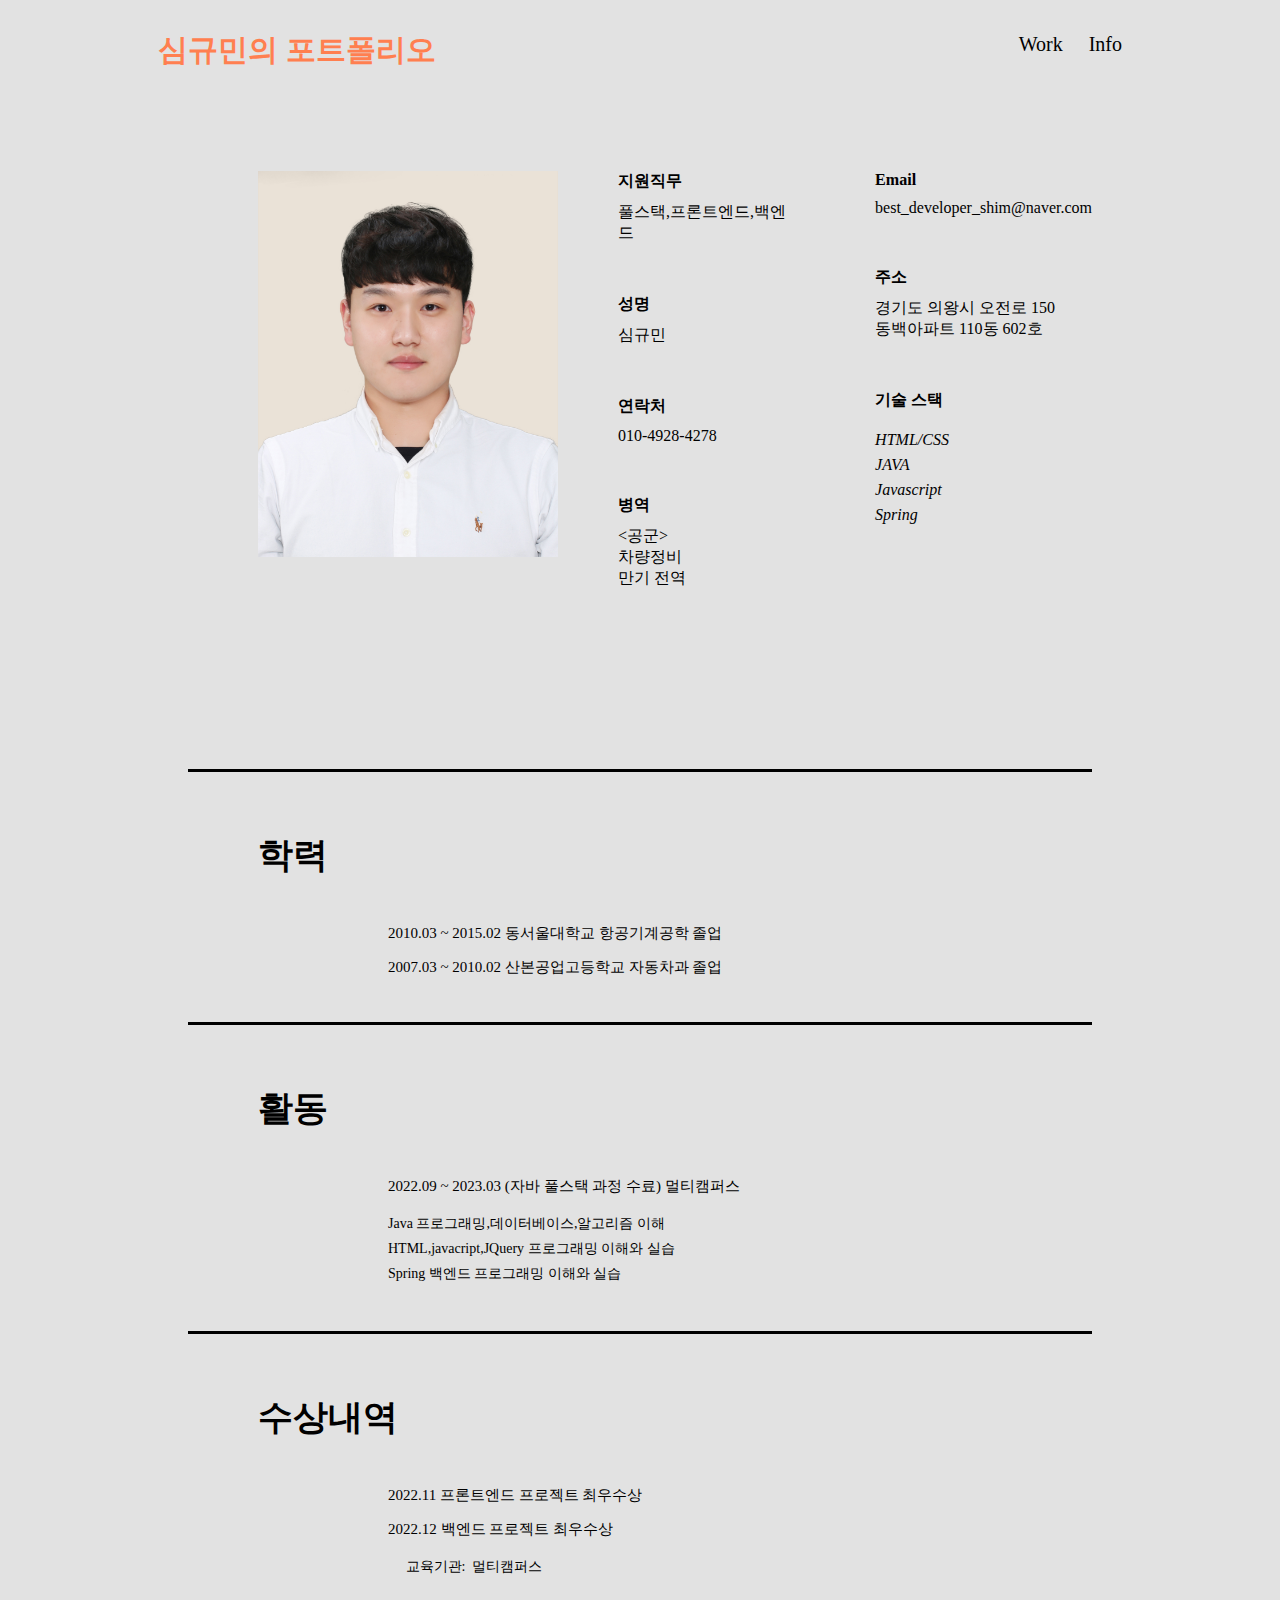
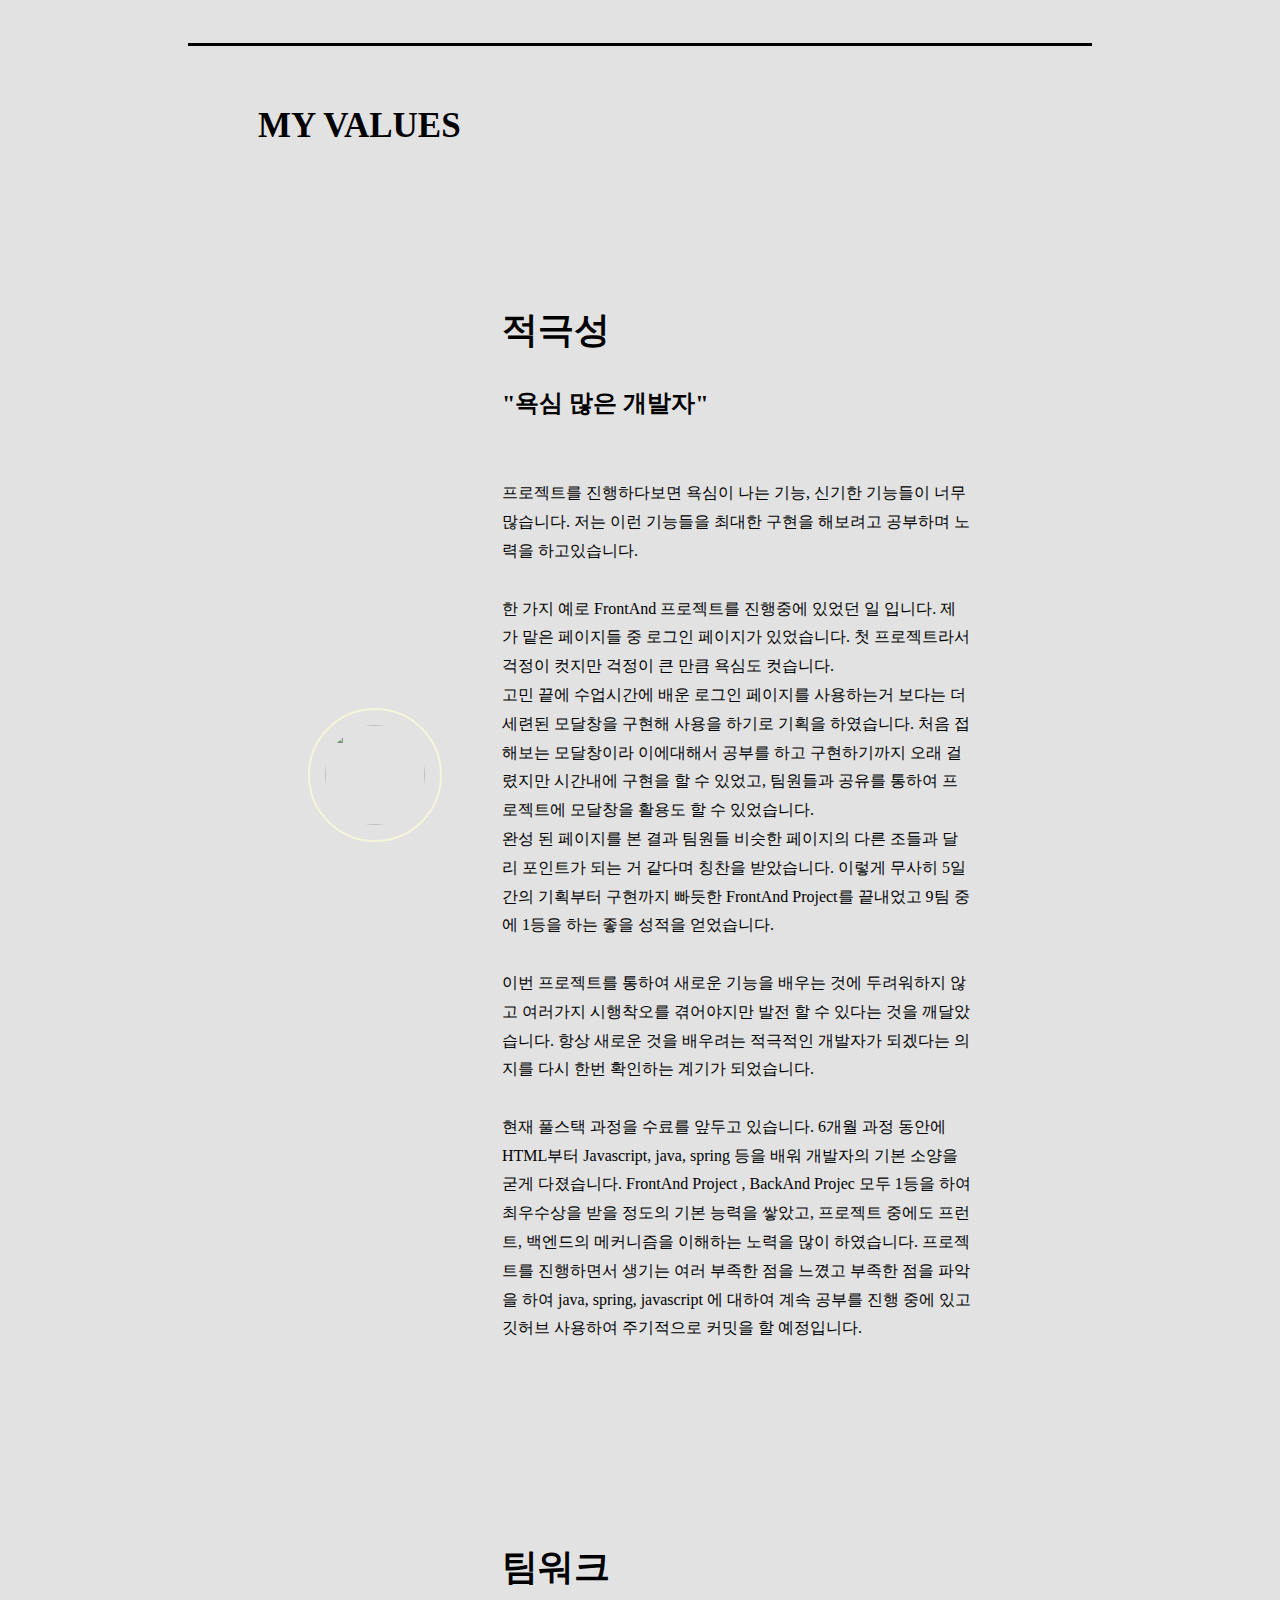
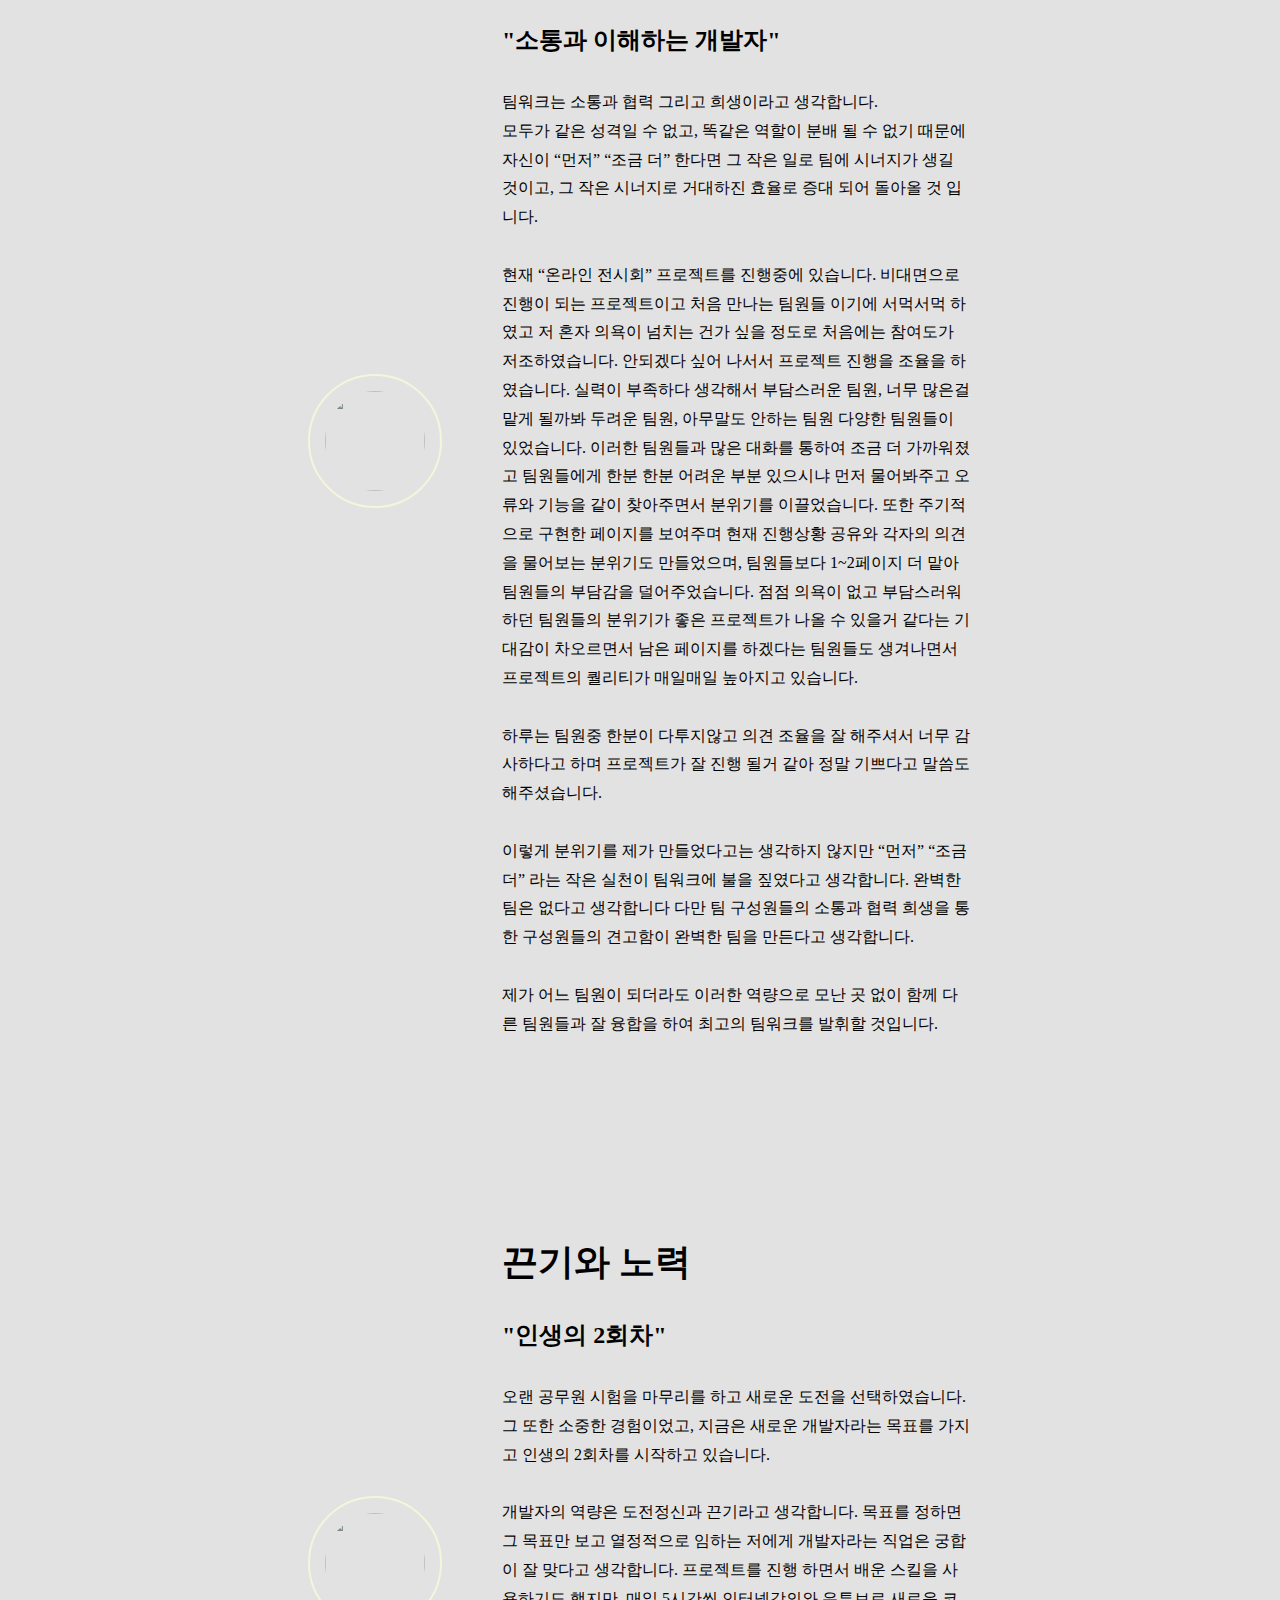
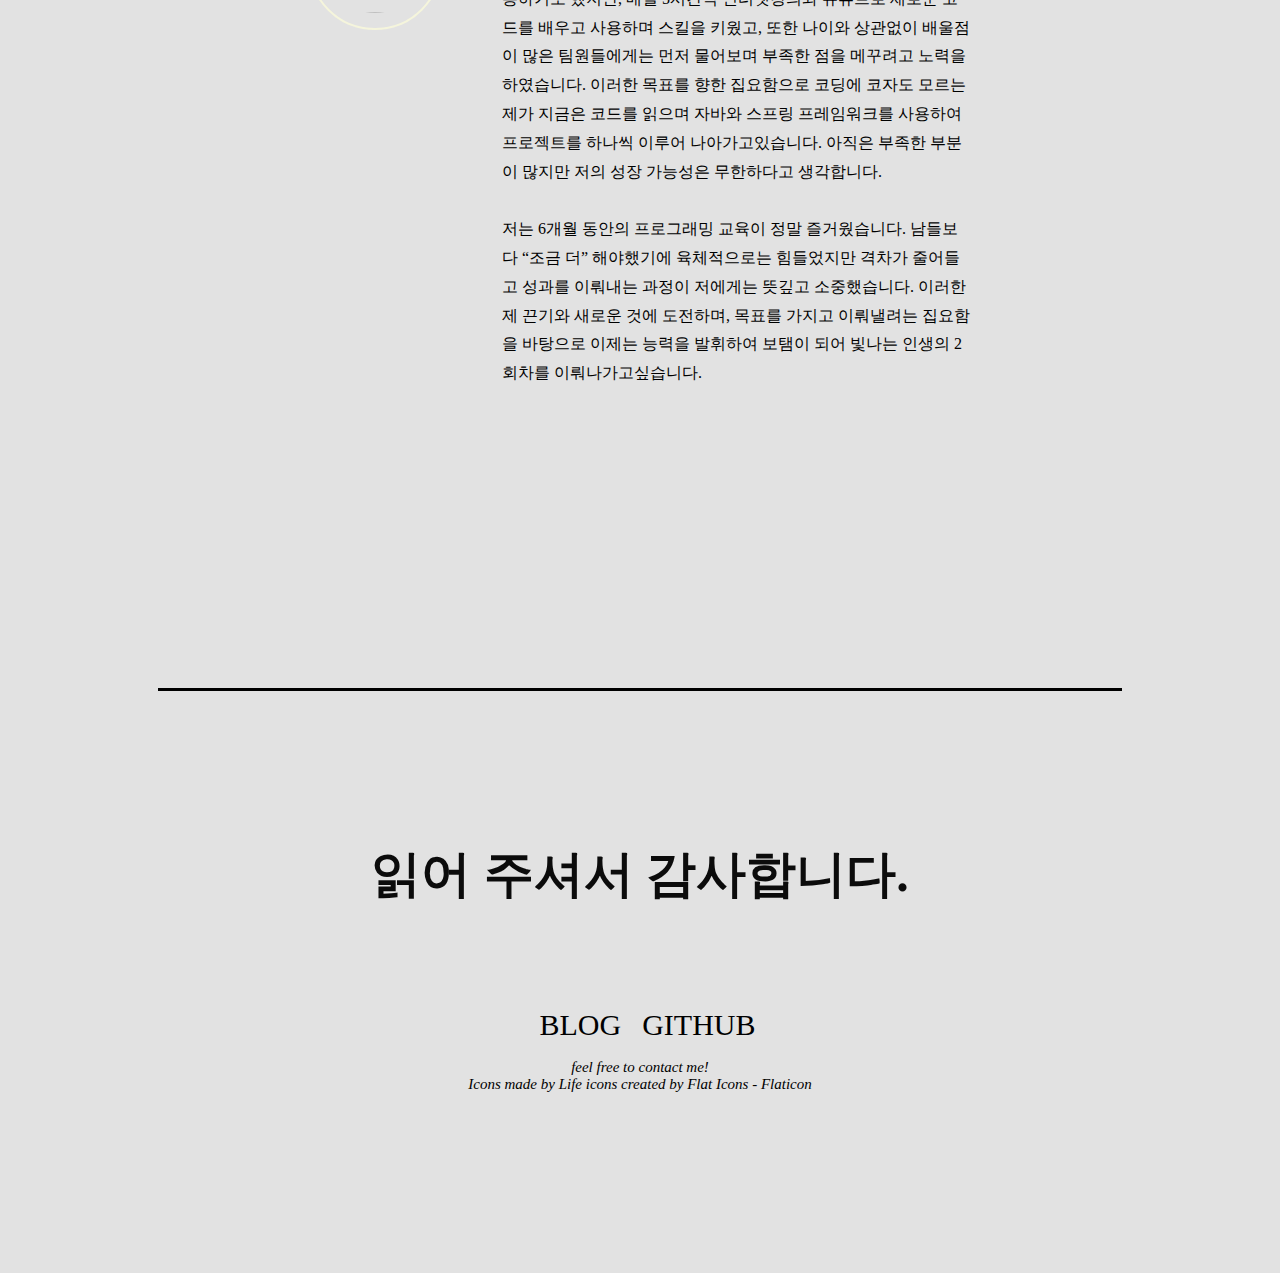
==== info.html @ 5e38cd18 "경로변경2" ====
<!DOCTYPE html>
<html lang="en">

<head>
    <meta charset="UTF-8">
    <meta http-equiv="X-UA-Compatible" content="IE=edge">
    <meta name="viewport" content="width=device-width, initial-scale=1.0">
    <link href="index.css" rel="stylesheet" type="text/css">
    <link href="info.css" rel="stylesheet" type="text/css">
    <title>info</title>
</head>

<body>
    <div class="frame">

        <nav class="front_nav">
            <h3 class="site_name">심규민의 포트폴리오</h3>
            <ul>
                <li><a class="nav_menu" href="index.html">Work</a></li>
                <li><a class="nav_menu" href="info.html">Info</a></li>
            </ul>
        </nav>

        <div class="profile_section">
            <img id="profile_img" src="./운전면허 복사본.jpg">
            <div class="introduction01">
                <div class="introduction">
                    <h6>지원직무</h6>
                    <p class="t">풀스택,프론트엔드,백엔드</p>
                    <h6>성명</h6>
                    <p class="t">심규민</p>
                    <h6>연락처</h6>
                    <p class="t">010-4928-4278</p>
                    <h6>병역</h6>
                    <p class="t">
                        <공군><br> 차량정비 <br> 만기 전역
                    </p>
                </div>
                <div class="introduction" style="position: relative; left: 74px;">
                    <h6>Email</h6>
                    <p class="t">best_developer_shim@naver.com </p>
                    <h6>주소</h6>
                    <p class="t">경기도 의왕시 오전로 150 <br>
                        동백아파트 110동 602호</p>
                    <h6>기술 스택</h6>
                    <p class="capability"> HTML/CSS <br> JAVA <br> Javascript <br> Spring </p>
                </div>
            </div>
        </div>
        <div style="  border-top: 3px solid black; margin: 30px 30px;"></div>

        <h5 class="value_menu">학력</h5>
        <div class="adu">
            <p>2010.03 ~ 2015.02 동서울대학교 항공기계공학 졸업</p>
            <p>2007.03 ~ 2010.02 산본공업고등학교 자동차과 졸업</p>
        </div>
        <div style="  border-top: 3px solid black; margin: 30px 30px;"></div>
        <h5 class="value_menu">활동</h5>
        <div class="adu" s>
            <p>2022.09 ~ 2023.03 (자바 풀스택 과정 수료) 멀티캠퍼스</p>
            <p style="font-weight: 300;font-size: 14px; line-height: 1.8;">
                Java 프로그래밍,데이터베이스,알고리즘 이해<br>
                HTML,javacript,JQuery 프로그래밍 이해와 실습<br>
                Spring 백엔드 프로그래밍 이해와 실습</p>
        </div>

        <div style="  border-top: 3px solid black; margin: 30px 30px;"></div>
        <h5 class="value_menu">수상내역</h5>
        <div class="adu" s>
            <p>2022.11 프론트엔드 프로젝트 최우수상</p>
            <p>2022.12 백엔드 프로젝트 최우수상 </p>


            <p style="font-weight: 300;font-size: 14px; line-height: 1.8;">&nbsp&nbsp&nbsp&nbsp&nbsp교육기관:&nbsp&nbsp멀티캠퍼스</p>
        </div>

        <div style="  border-top: 3px solid black; margin: 50px 30px 30px"></div>
        <h5 class="value_menu" >MY VALUES</h5>

        <div class="value_section">
            <div class="value">
                <img class="value_icon" src="./적극성.png">
                <div class="value_intro" >
                    <h2 class="value_name">적극성</h2>
                    <h4>"욕심 많은 개발자"</h4>
                    <p class="value_exp"><br>
                        프로젝트를 진행하다보면 욕심이 나는 기능, 신기한 기능들이 너무 많습니다. 저는 이런 기능들을 최대한 구현을 해보려고 공부하며 노력을 하고있습니다.<br><br>
                        한 가지 예로 FrontAnd 프로젝트를 진행중에 있었던 일 입니다. 제가 맡은 페이지들 중 로그인 페이지가 있었습니다. 첫 프로젝트라서 걱정이 컷지만 걱정이 큰 만큼
                        욕심도 컷습니다.<br> 고민 끝에 수업시간에 배운 로그인 페이지를 사용하는거 보다는 더 세련된 모달창을 구현해 사용을 하기로 기획을 하였습니다.
                        처음 접해보는 모달창이라 이에대해서 공부를 하고 구현하기까지 오래 걸렸지만 시간내에 구현을 할 수 있었고, 팀원들과 공유를 통하여 프로젝트에 모달창을 활용도 할 수
                        있었습니다.<br>
                        완성 된 페이지를 본 결과 팀원들 비슷한 페이지의 다른 조들과 달리 포인트가 되는 거 같다며 칭찬을 받았습니다. 이렇게 무사히 5일간의 기획부터 구현까지 빠듯한
                        FrontAnd Project를 끝내었고 9팀 중에 1등을 하는 좋을 성적을 얻었습니다.<br><br>
                        이번 프로젝트를 통하여 새로운 기능을 배우는 것에 두려워하지 않고 여러가지 시행착오를 겪어야지만 발전 할 수 있다는 것을 깨달았습니다. 항상 새로운 것을 배우려는 적극적인
                        개발자가 되겠다는 의지를 다시 한번 확인하는 계기가 되었습니다.<br><br>
                        현재 풀스택 과정을 수료를 앞두고 있습니다.
                        6개월 과정 동안에 HTML부터 Javascript, java, spring 등을 배워 개발자의 기본 소양을 굳게 다졌습니다. FrontAnd Project ,
                        BackAnd Projec 모두 1등을 하여 최우수상을 받을 정도의 기본 능력을 쌓았고, 프로젝트 중에도 프런트, 백엔드의 메커니즘을 이해하는 노력을 많이 하였습니다.
                        프로젝트를 진행하면서 생기는 여러 부족한 점을 느꼈고 부족한 점을 파악을 하여 java, spring, javascript 에 대하여 계속 공부를 진행 중에 있고 깃허브
                        사용하여 주기적으로 커밋을 할 예정입니다.</p>
                </div>
            </div>
            <div class="value">
                <img class="value_icon" src="./팀워크.png">
                <div class="value_intro">
                    <h2 class="value_name">팀워크</h2>
                    <h4>"소통과 이해하는 개발자"</h4>
                    <p class="value_exp">
                        팀워크는 소통과 협력 그리고 희생이라고 생각합니다.<br>
                        모두가 같은 성격일 수 없고, 똑같은 역할이 분배 될 수 없기 때문에 자신이 “먼저” “조금 더” 한다면 그 작은 일로 팀에 시너지가 생길 것이고, 그 작은 시너지로
                        거대하진 효율로 증대 되어 돌아올 것 입니다.<br><br>
                        현재 “온라인 전시회” 프로젝트를 진행중에 있습니다. 비대면으로 진행이 되는 프로젝트이고 처음 만나는 팀원들 이기에 서먹서먹 하였고 저 혼자 의욕이 넘치는 건가 싶을 정도로
                        처음에는 참여도가 저조하였습니다. 안되겠다 싶어 나서서 프로젝트 진행을 조율을 하였습니다. 실력이 부족하다 생각해서 부담스러운 팀원, 너무 많은걸 맡게 될까봐 두려운 팀원,
                        아무말도 안하는 팀원 다양한 팀원들이 있었습니다.
                        이러한 팀원들과 많은 대화를 통하여 조금 더 가까워졌고 팀원들에게 한분 한분 어려운 부분 있으시냐 먼저 물어봐주고 오류와 기능을 같이 찾아주면서 분위기를 이끌었습니다.
                        또한 주기적으로 구현한 페이지를 보여주며 현재 진행상황 공유와 각자의 의견을 물어보는 분위기도 만들었으며, 팀원들보다 1~2페이지 더 맡아 팀원들의 부담감을 덜어주었습니다.
                        점점 의욕이 없고 부담스러워하던 팀원들의 분위기가 좋은 프로젝트가 나올 수 있을거 같다는 기대감이 차오르면서 남은 페이지를 하겠다는 팀원들도 생겨나면서 프로젝트의 퀄리티가
                        매일매일 높아지고 있습니다.<br><br>
                        하루는 팀원중 한분이 다투지않고 의견 조율을 잘 해주셔서 너무 감사하다고 하며 프로젝트가 잘 진행 될거 같아 정말 기쁘다고 말씀도 해주셨습니다.<br><br>
                        이렇게 분위기를 제가 만들었다고는 생각하지 않지만 “먼저” “조금 더” 라는 작은 실천이 팀워크에 불을 짚였다고 생각합니다. 완벽한 팀은 없다고 생각합니다 다만 팀
                        구성원들의 소통과 협력 희생을 통한 구성원들의 견고함이 완벽한 팀을 만든다고 생각합니다.<br><br>
                        제가 어느 팀원이 되더라도 이러한 역량으로 모난 곳 없이 함께 다른 팀원들과 잘 융합을 하여 최고의 팀워크를 발휘할 것입니다.
                    </p>
                </div>
            </div>
            <div class="value">
                <img class="value_icon" src="./노력.png">
                <div class="value_intro">
                    <h2 class="value_name">끈기와 노력</h2>
                    <h4>"인생의 2회차"</h4>
                    <p class="value_exp">
                        오랜 공무원 시험을 마무리를 하고 새로운 도전을 선택하였습니다. 그 또한 소중한 경험이었고, 지금은 새로운 개발자라는 목표를 가지고 인생의 2회차를 시작하고
                        있습니다.<br><br>
                        개발자의 역량은 도전정신과 끈기라고 생각합니다. 목표를 정하면 그 목표만 보고 열정적으로 임하는 저에게 개발자라는 직업은 궁합이 잘 맞다고 생각합니다. 프로젝트를 진행
                        하면서 배운 스킬을 사용하기도 했지만, 매일 5시간씩 인터넷강의와 유튜브로 새로운 코드를 배우고 사용하며 스킬을 키웠고, 또한 나이와 상관없이 배울점이 많은 팀원들에게는
                        먼저 물어보며 부족한 점을 메꾸려고 노력을 하였습니다.
                        이러한 목표를 향한 집요함으로 코딩에 코자도 모르는 제가 지금은 코드를 읽으며 자바와 스프링 프레임워크를 사용하여 프로젝트를 하나씩 이루어 나아가고있습니다. 아직은 부족한
                        부분이 많지만 저의 성장 가능성은 무한하다고 생각합니다.<br><br>
                        저는 6개월 동안의 프로그래밍 교육이 정말 즐거웠습니다. 남들보다 “조금 더” 해야했기에 육체적으로는 힘들었지만 격차가 줄어들고 성과를 이뤄내는 과정이 저에게는 뜻깊고
                        소중했습니다. 이러한 제 끈기와 새로운 것에 도전하며, 목표를 가지고 이뤄낼려는 집요함을 바탕으로 이제는 능력을 발휘하여 보탬이 되어 빛나는 인생의 2회차를
                        이뤄나가고싶습니다.</p>
                </div>
            </div>
        </div>



        <footer class="front_footer">
            <h3 class="contact"> 읽어 주셔서 감사합니다.</h3>
            <div class="links">
                <a href="gmmm.tistory.com" class="blog">BLOG</a>
                <a href="github.com/simkm11" class="git">GITHUB</a>
            </div>
            <p class="footer_comment"><br> feel free to contact me! <br>
                Icons made by <a href="https://www.flaticon.com/free-icons/life" title="life_icons">Life icons created
                    by Flat Icons - Flaticon</a>

            </p>
        </footer>

    </div>
</body>

</html>
---- index.css ----
body {

    background: rgb(226, 226, 226);
}

a{
    color: black;
    text-decoration: none;
}
a:hover{
    color: white;
    transition: 0.4s;
}
.frame {
    margin: 30px 150px;
    display: flex;
    flex-direction: column;
    font-size: x-large;
}

/* nav *//* nav *//* nav *//* nav *//* nav */

.front_nav{
    display: flex;
    flex-direction: row;  
    justify-content: space-between;
}

li{
    display: inline;
    align-self: center;
    margin: 0;
    margin-left: 20px;
}
ul{
    margin: 0;
}

.site_name{
    margin: 0;
    font-size: 30px;
    color: coral;
}

.nav_menu{
    font-weight: 400;
    font-size: 20px;
}

/* front_main *//* front_main *//* front_main */

.front_main{
    display: flex;
    flex-direction: column;
    margin-top: 150px;
}

.kor_comment{
    font-weight: 600;
    font-size: 55px;
}
.sample{
    background-color:coral;
    -webkit-text-stroke: 1px black;
}

.sample:hover{
    background: transparent;
    color:blueviolet;
    -webkit-text-stroke: 1px black;
    transition: none;
}
.highlight{
    color: white;
    -webkit-text-stroke: 1px black;
}

.highlight:hover{
    background: transparent;
    background-color: aqua;
    transition: none;
}

.type01{
    color: white;
    -webkit-text-stroke: 1px black;
}
.type01:hover{
    background-color: brown;
}

.eng_comment{
    font-weight: 400;
    font-size: 15px;
    font-style:italic;

    letter-spacing: 0.5px;
}


/* recent_menu *//* recent_menu *//* recent_menu */
.recent_menu{
    font-size: 15px;
    font-weight: 700;
    color: coral;

    text-align: right;
    margin-top: 100px;
}


/* footer *//* footer *//* footer *//* footer *//* footer */

footer{
    display: flex;
    flex-direction: column;
    align-items: center;

    border-top: 3px solid black;
    margin-bottom: 150px;
    margin-top: 100px;
}

.contact{
    font-size: 50px;
    font-weight: 700;
    color: rgb(11, 11, 11);
    margin: 0;
    margin-top: 150px;
    margin-bottom: 100px;
}

.links>a{
    font-size: 30px;
    font-weight: 400;
    margin-left: 15px;
}

.front_footer>p{
    font-weight: 100;
    font-size: 15px;
    font-style: italic;
    margin:0;
}

.footer_comment{
    text-align: center;
}
a[title="life_icons"]:hover{
    color: black;
    text-decoration: underline;
}

/* RECENT WORK *//* RECENT WORK *//* RECENT WORK *//* RECENT WORK */

.recent_works{
    display: flex;
    flex-direction: column;
}

.article{
    /* display: flex;
    flex-direction: row;
    margin-bottom: 120px;
    align-items: center; */

        /* display: grid;
    grid-template-columns: 50% 50%;
    margin-bottom: auto;
    align-items: center; */

    display: grid;
    grid-template-columns: 50% 50%;
    margin-bottom: auto;
    align-items: center;
    grid-template-columns: repeat(2, 100%);
    width: min-content;
    margin-top: 50px;
}

.thumbnail{
    width: 600px;
}

.article_info{
    /* margin: 0px 20px; */
    margin: 0;
}

.article_name{
    font-size: 30px;
    margin-top: 0px;
    margin-bottom: 30px;
}
.article_name:hover{
    color: pink;
    -webkit-text-stroke: 1px black;
}
.article_comment{
    font-size: 16px;
    font-weight: 100;
}
.more{
    width: content;
    height: content;
    font-size: 13px;
    background-color: transparent;
    border: none;
    outline: none;
    padding: 0;
}
#name01{
    font-size: 45px;
}

#name02{
font-size: 45px;
}
---- info.css ----
.profile_section{
    display: flex;
    flex-direction: row;
    justify-content: center;
    align-items: flex-start;

    margin: 100px 100px;


}

#profile_img{
    width: 300px;
    margin-right: 60px;
}

.introduction>h2{
    margin:0;
    font-size: 35px;
}
.introduction>p{
    font-weight: 300;
    font-size: 16px;

    margin-bottom: 50px;
}
.capability{
    font-weight: 400;
    font-size: 20px;
    font-style: italic;
    line-height: 25px;
}

.value_menu{
    font-size: 35px;
    margin: 30px 100px;

}
.value_section{
    display: flex;
    flex-direction: column;
    justify-content: flex-start;
    align-content: center;
    margin: 100px 150px;
    margin-top: 30px;
}
.value{
    display: flex;
    flex-direction: row;
    margin-bottom: 40px;
    align-items: center;

   
    margin-bottom: 100px;
    
}
.value_icon{
    width: 100px;
    height: 100px;
    padding: 15px;
    border: 2px solid beige;
    border-radius: 100px;
    margin-right: 30px;
}

.value_intro{
    margin-left: 30px;
    margin-top: 100px;
}

.value_name{
    font-weight: 700px;
    margin-top: 0;
    margin-bottom: 5px;
}
.value_exp{
    font-weight: 300;
    font-size: 16px;
    margin: 0;
    line-height: 1.8;
}

.article_name1 {
    font-size: 30px;
    margin-top: 0px;
    margin-bottom: 30px;
position: absolute;
top: 3150px;
}

h6{
    margin: 0;
    padding: 0;
}
.t{
    margin-top:  10px;
}

.introduction01{
    display: flex;
}

.adu{
    font-size: 15px;
    position: relative;
    left: 230px;
}
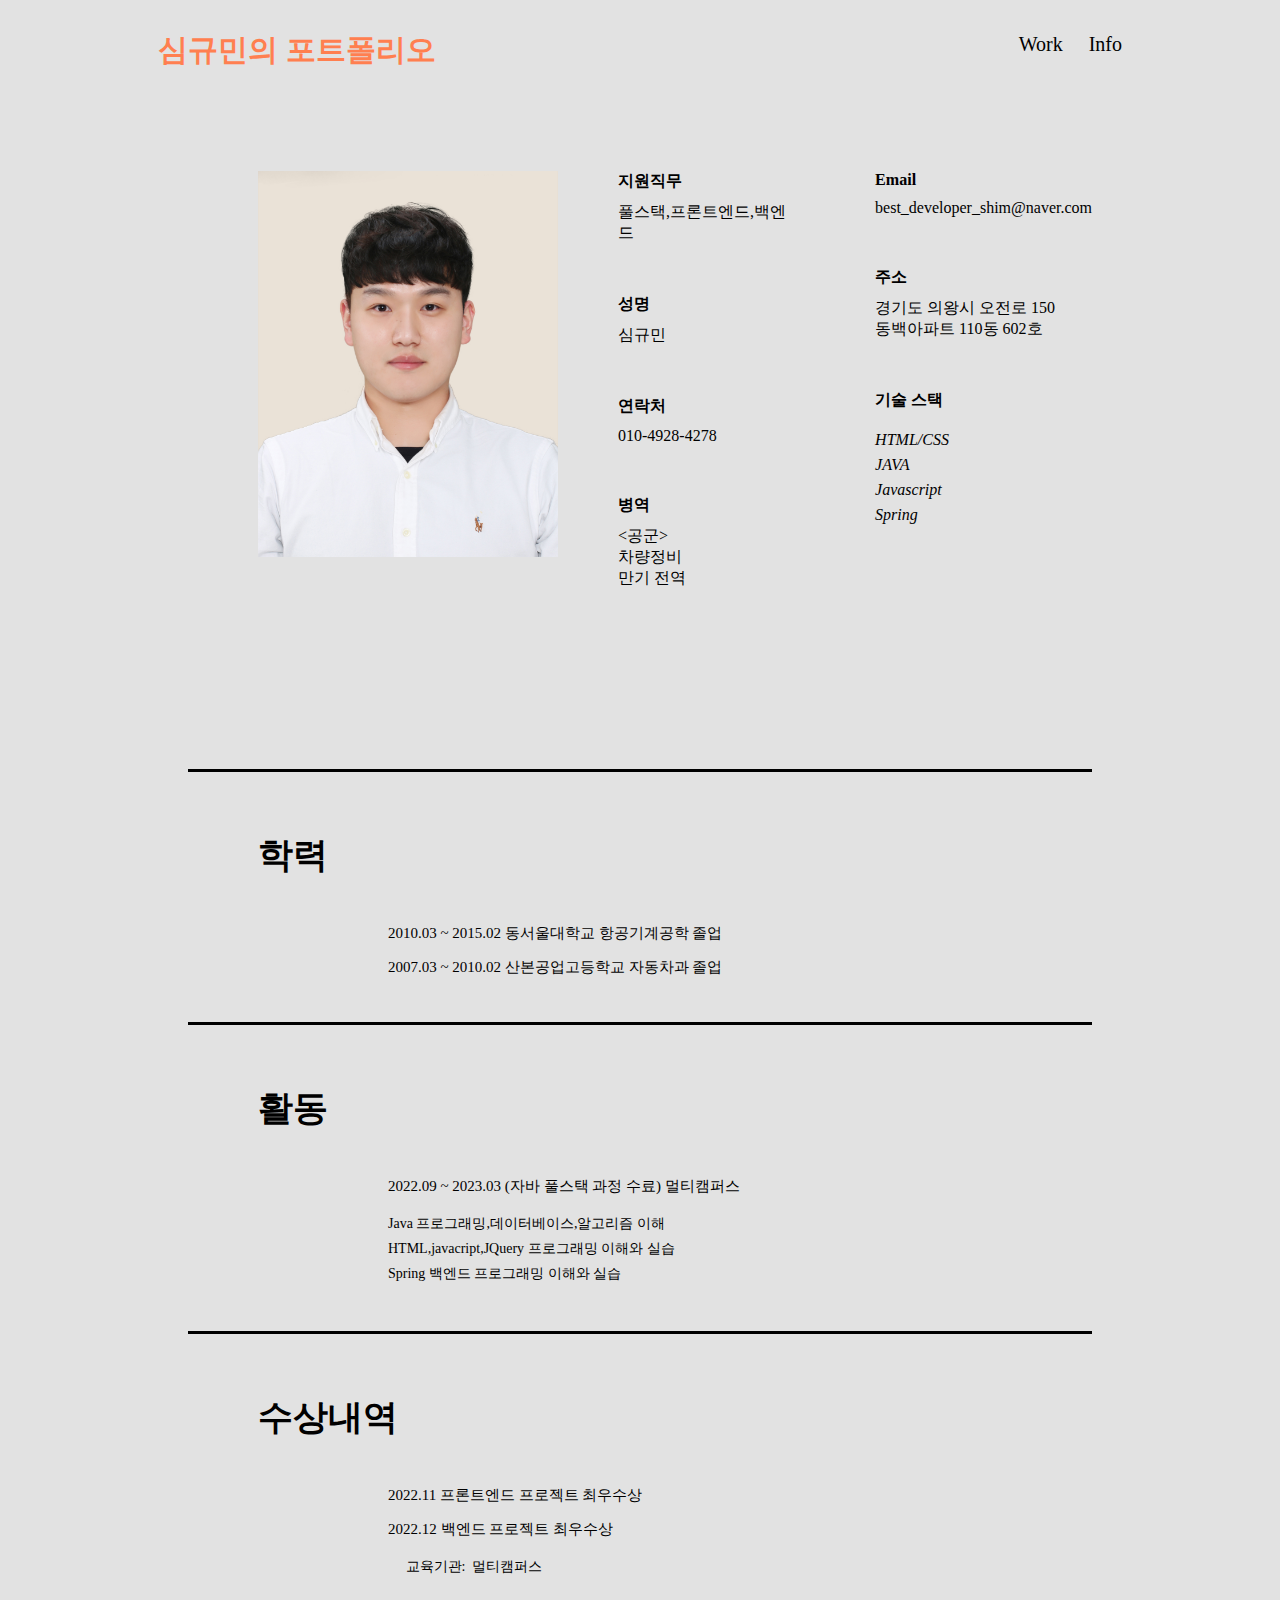
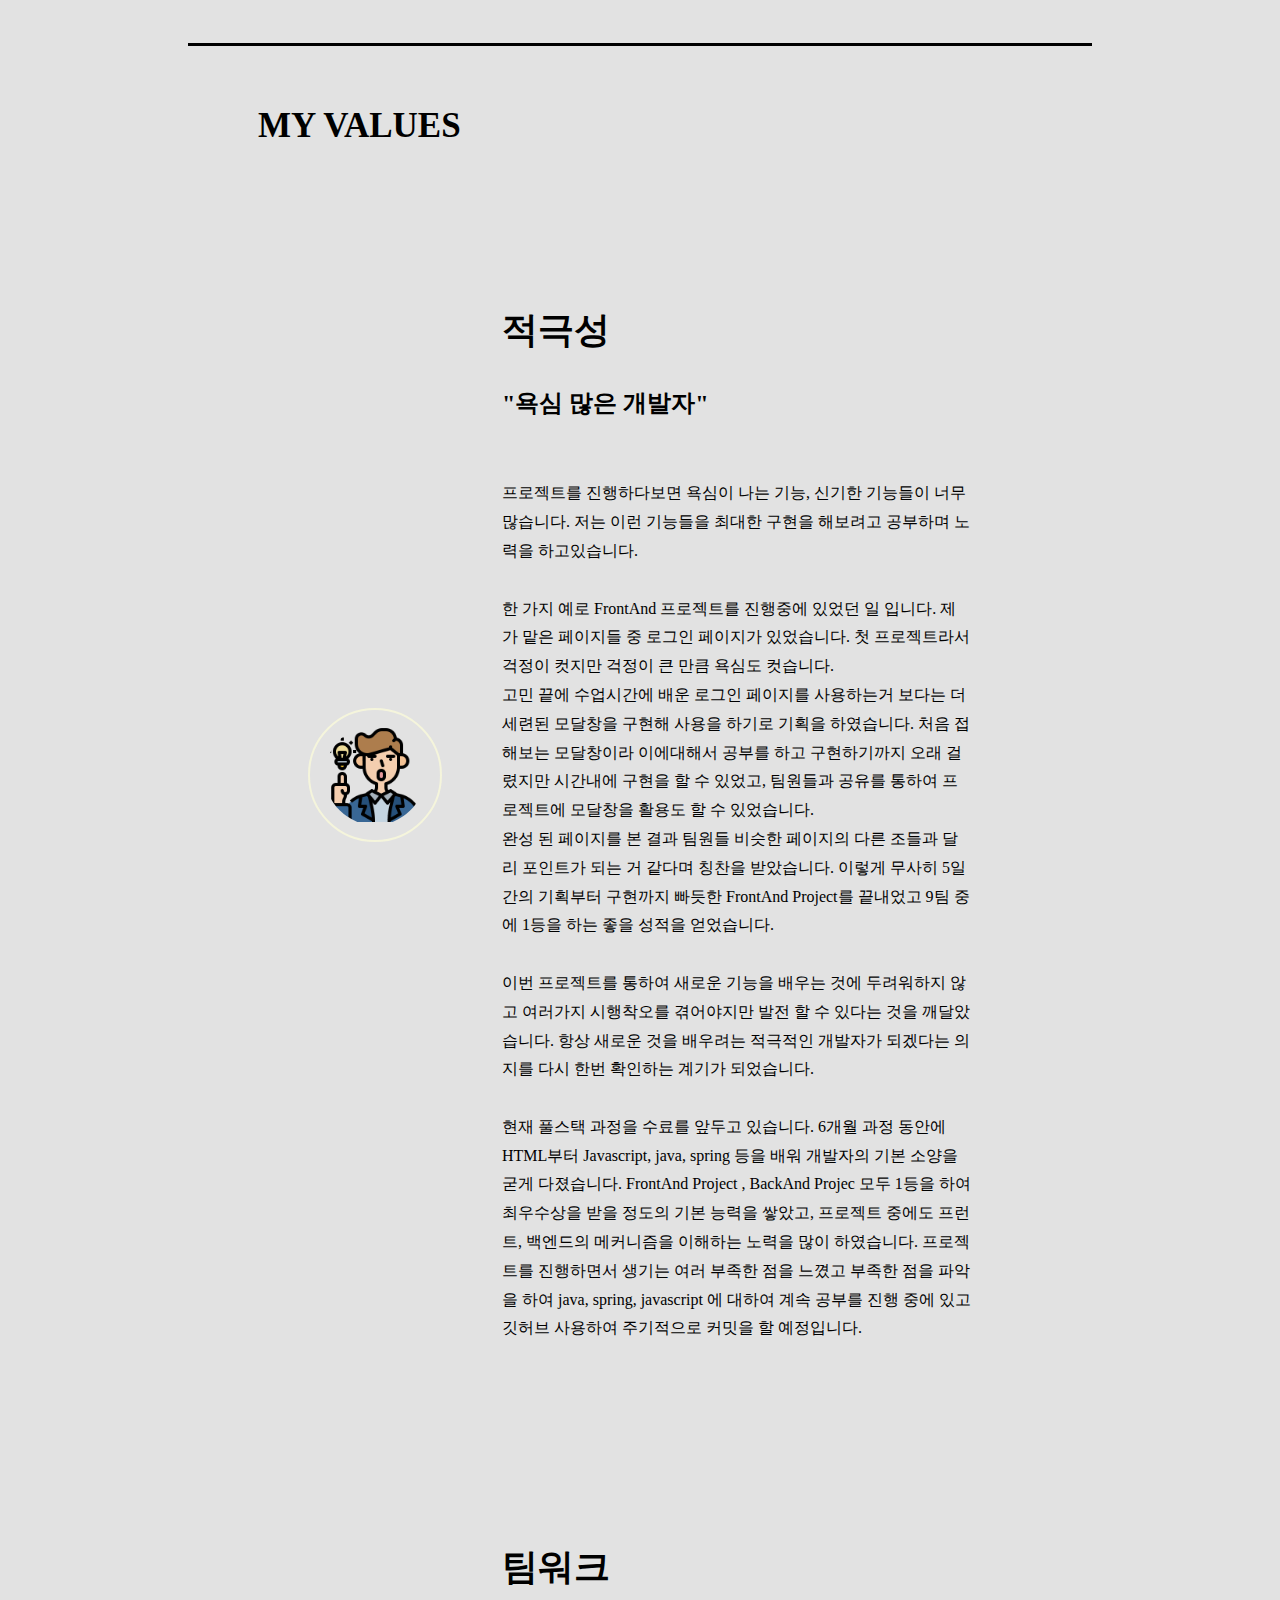
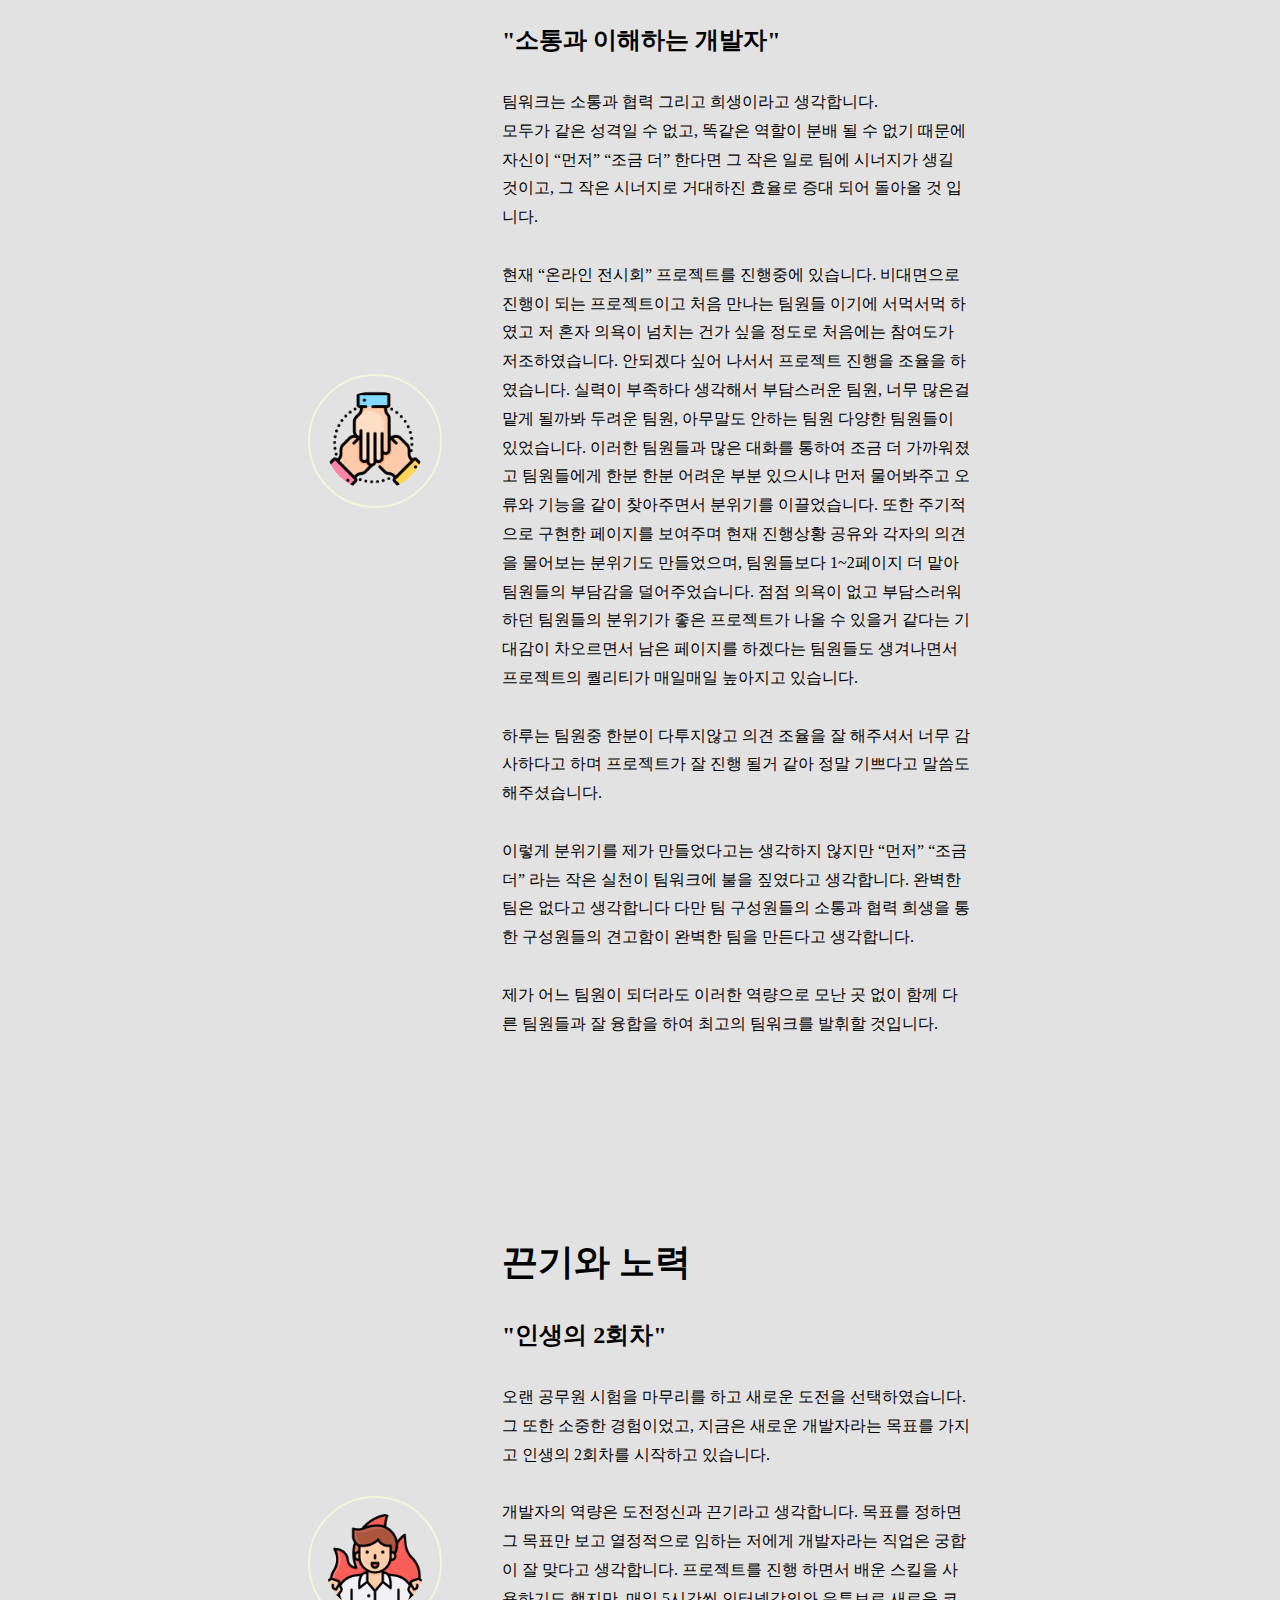
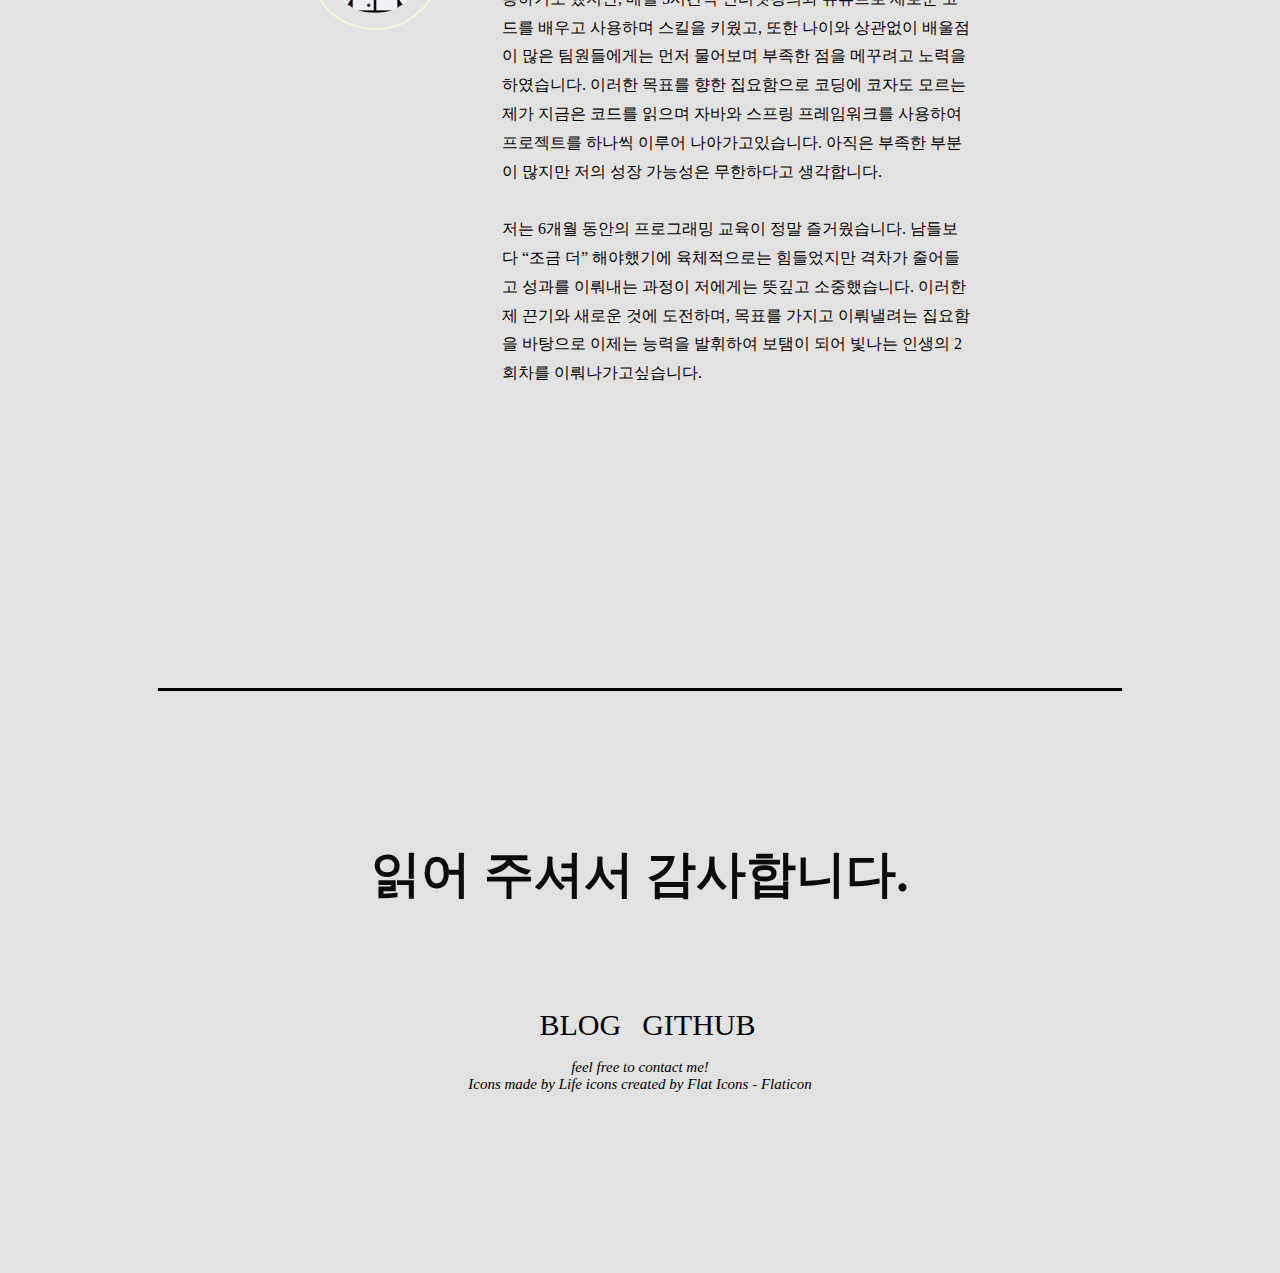
==== commit 3c4b3bee: "경로 제발.." ====
--- a/info.html
+++ b/info.html
@@ -79,7 +79,7 @@
 
         <div class="value_section">
             <div class="value">
-                <img class="value_icon" src="./적극성.png">
+                <img class="value_icon" src="./적극.png">
                 <div class="value_intro" >
                     <h2 class="value_name">적극성</h2>
                     <h4>"욕심 많은 개발자"</h4>
@@ -101,7 +101,7 @@
                 </div>
             </div>
             <div class="value">
-                <img class="value_icon" src="./팀워크.png">
+                <img class="value_icon" src="./팀워.png">
                 <div class="value_intro">
                     <h2 class="value_name">팀워크</h2>
                     <h4>"소통과 이해하는 개발자"</h4>
@@ -124,7 +124,7 @@
                 </div>
             </div>
             <div class="value">
-                <img class="value_icon" src="./노력.png">
+                <img class="value_icon" src="/누력.png">
                 <div class="value_intro">
                     <h2 class="value_name">끈기와 노력</h2>
                     <h4>"인생의 2회차"</h4>
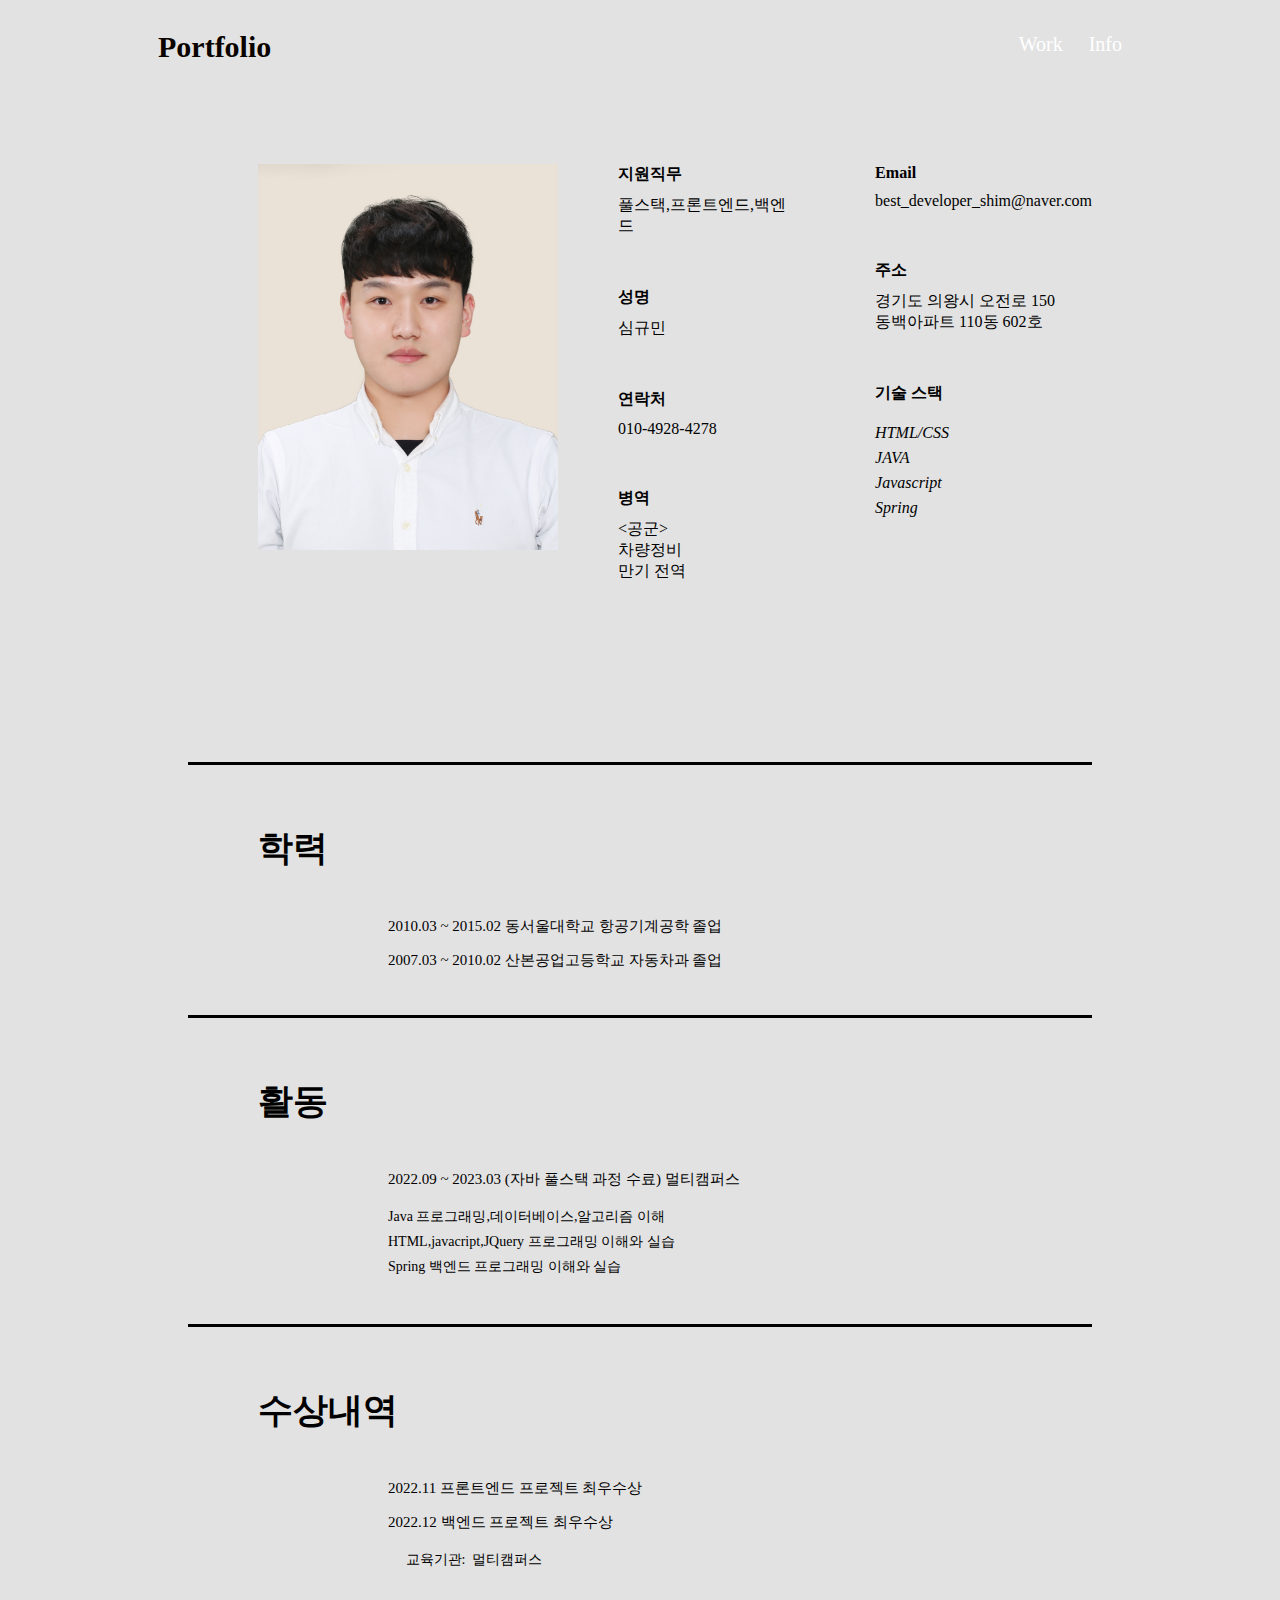
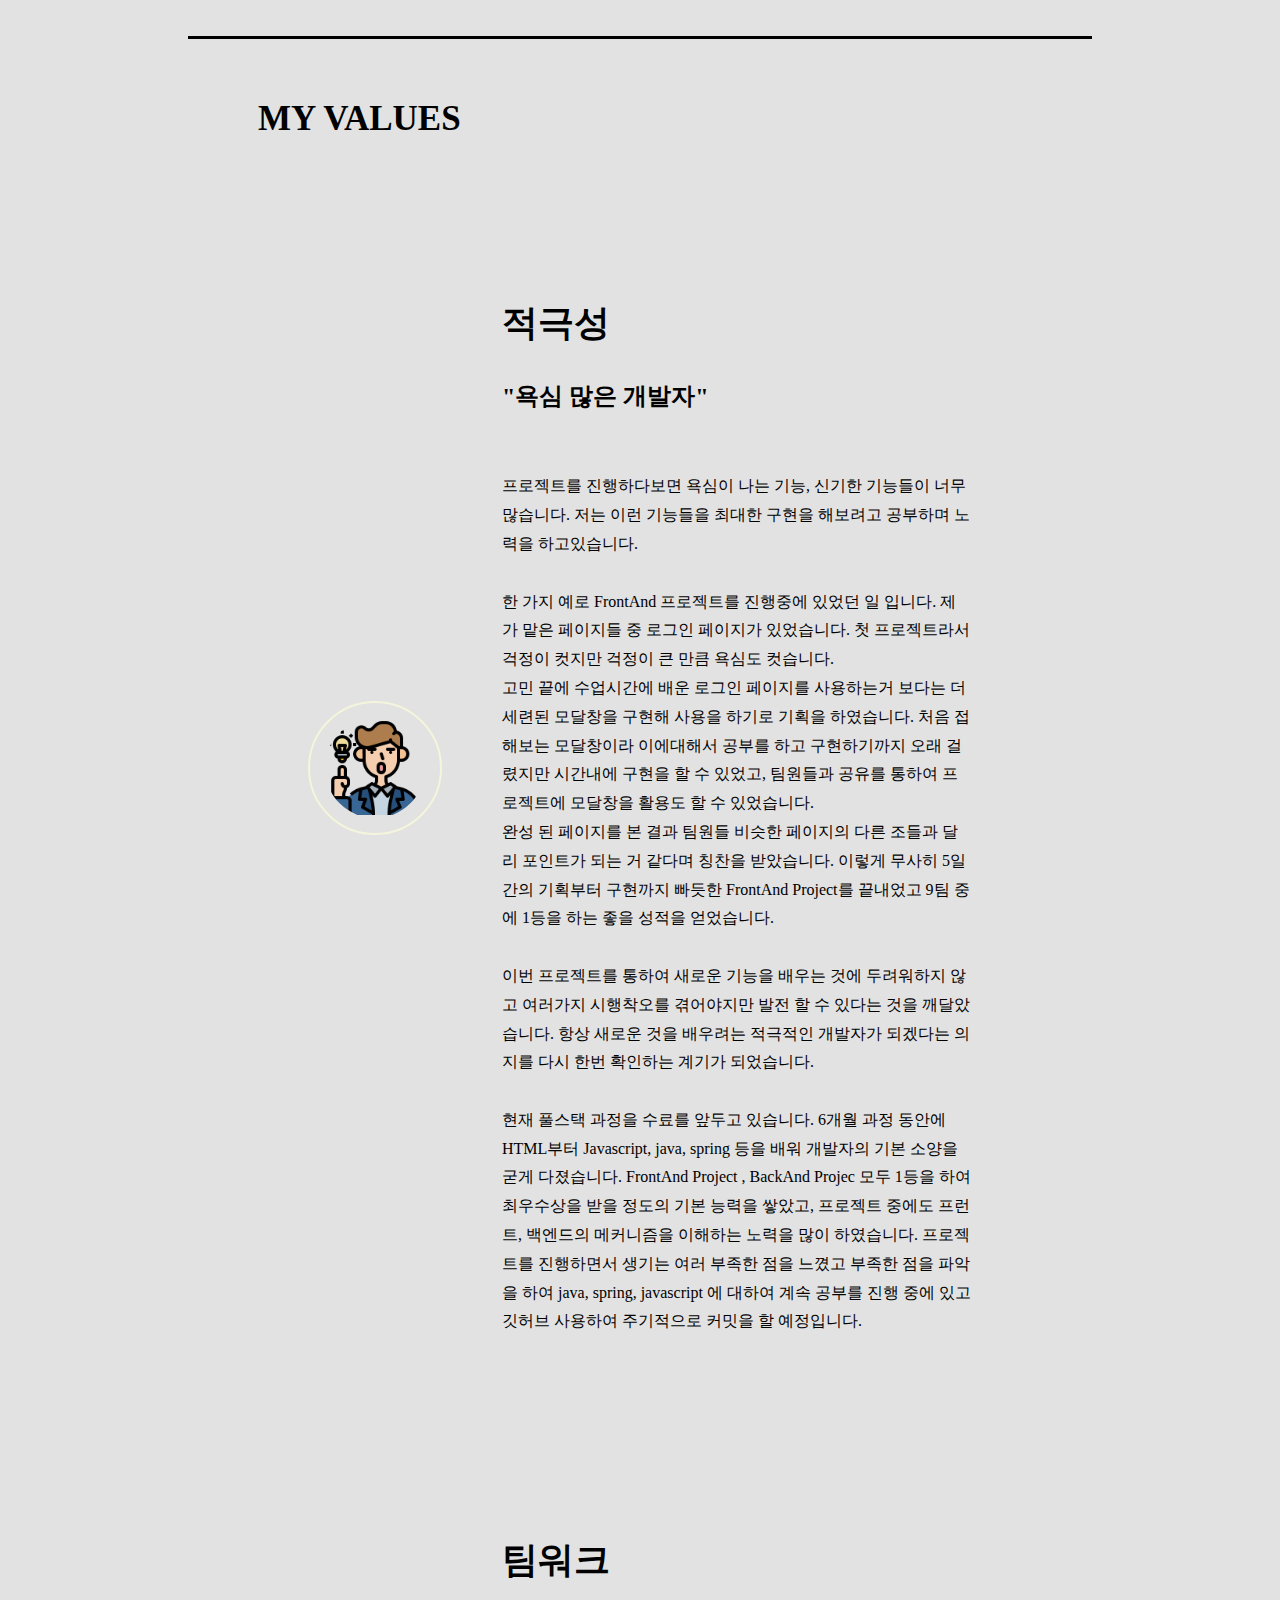
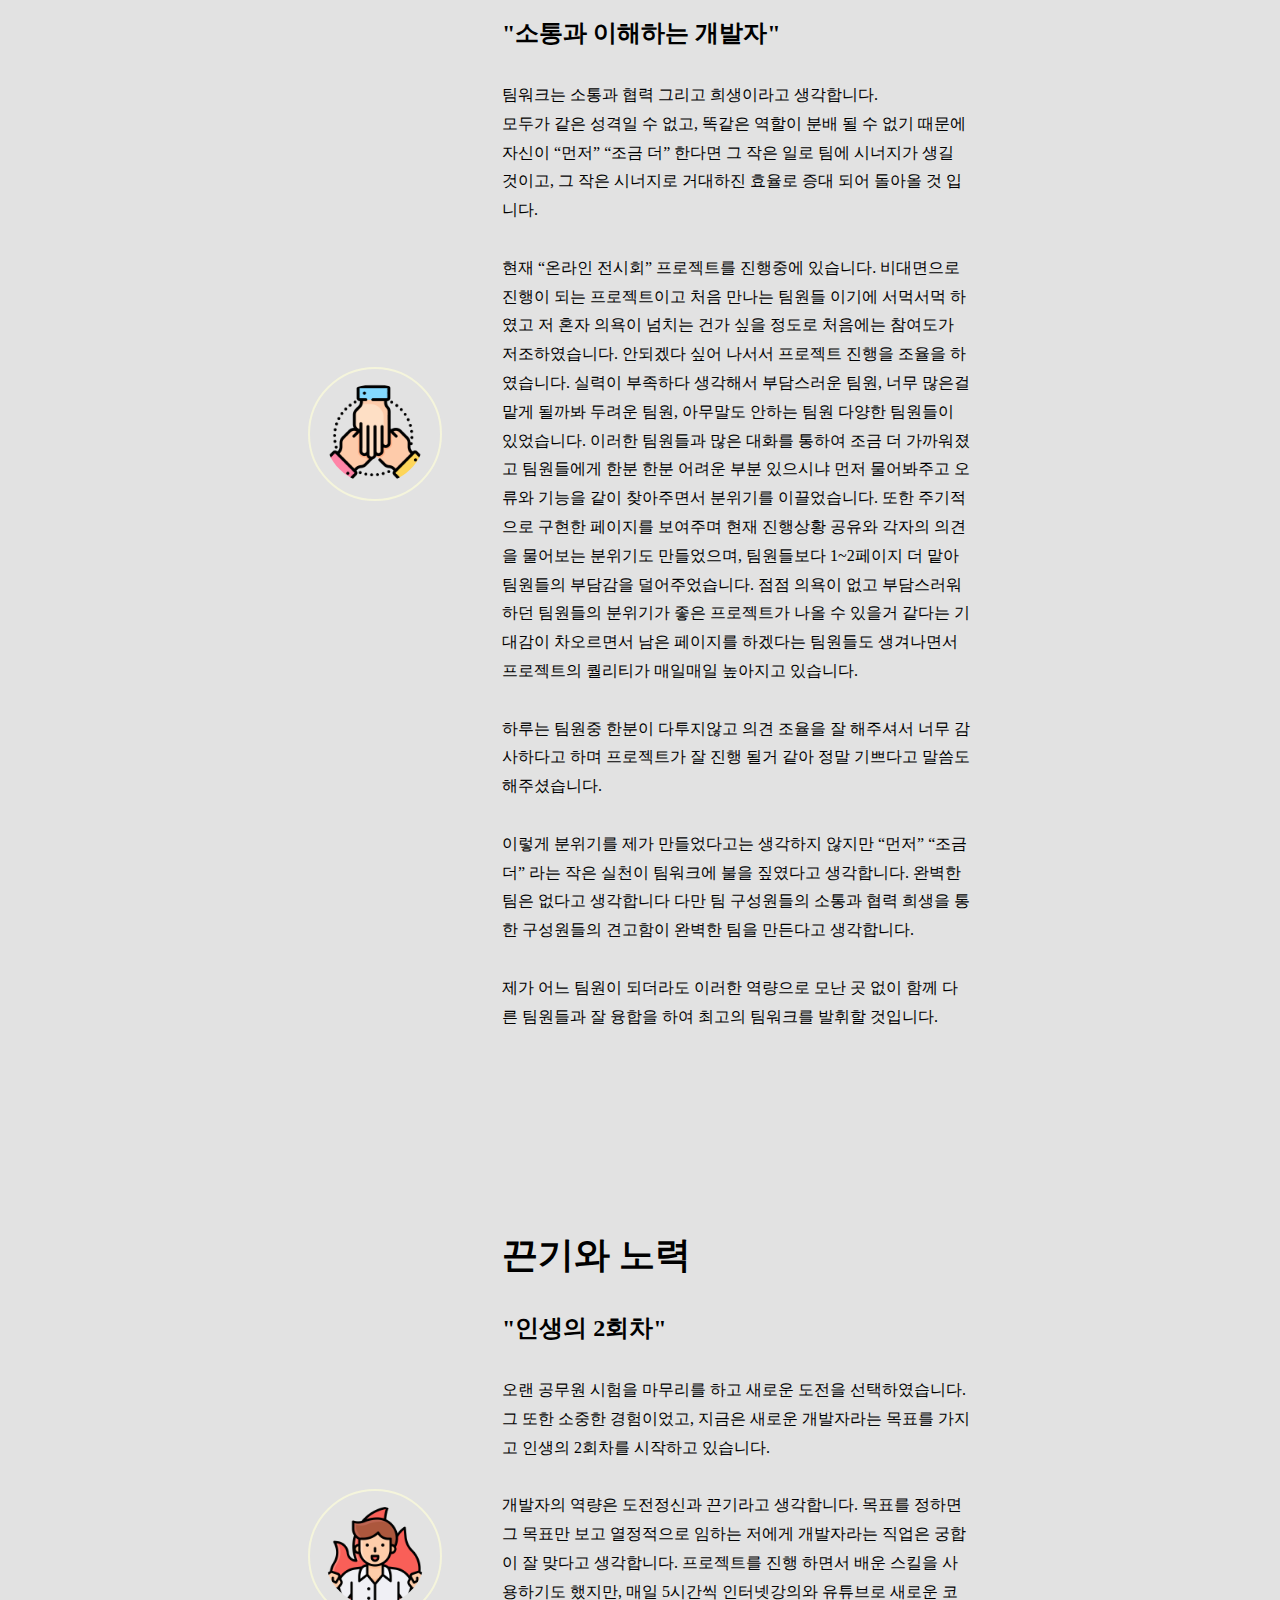
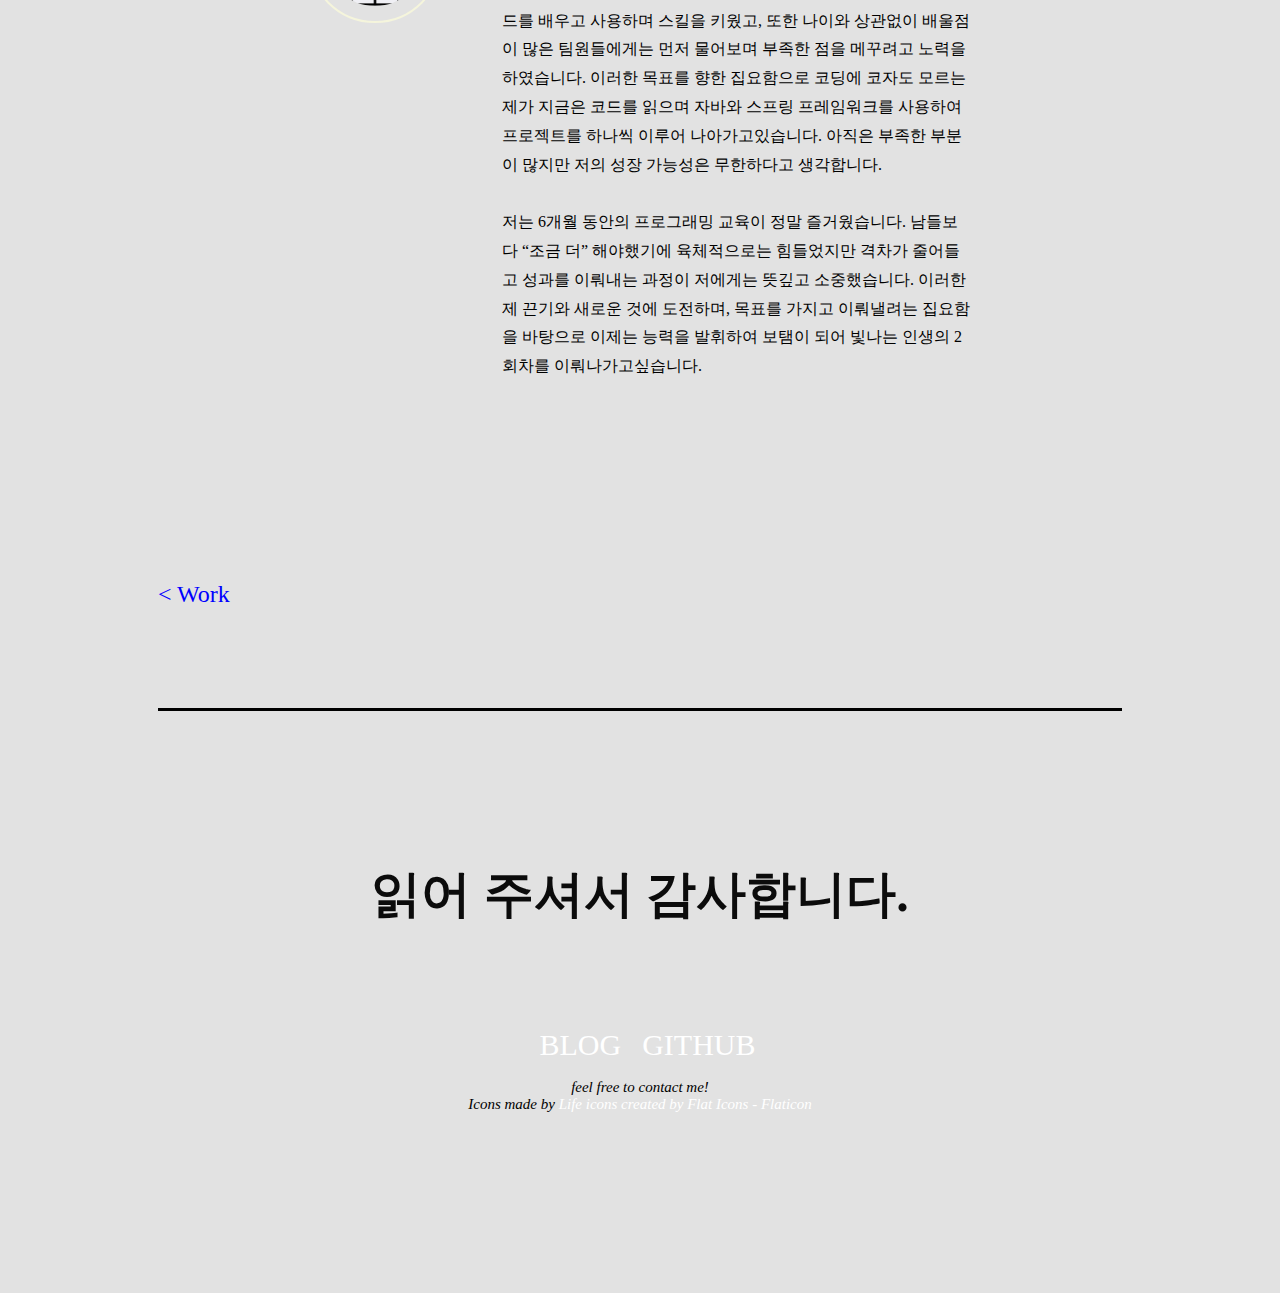
==== commit e5dc023a: "최종!!" ====
--- a/info.html
+++ b/info.html
@@ -14,7 +14,7 @@
     <div class="frame">
 
         <nav class="front_nav">
-            <h3 class="site_name">심규민의 포트폴리오</h3>
+            <h3 class="site_name">Portfolio</h3>
             <ul>
                 <li><a class="nav_menu" href="index.html">Work</a></li>
                 <li><a class="nav_menu" href="info.html">Info</a></li>
@@ -22,7 +22,7 @@
         </nav>
 
         <div class="profile_section">
-            <img id="profile_img" src="./운전면허 복사본.jpg">
+            <img id="profile_img" src="./사진.jpg">
             <div class="introduction01">
                 <div class="introduction">
                     <h6>지원직무</h6>
@@ -124,7 +124,7 @@
                 </div>
             </div>
             <div class="value">
-                <img class="value_icon" src="/누력.png">
+                <img class="value_icon" src="./누력.png">
                 <div class="value_intro">
                     <h2 class="value_name">끈기와 노력</h2>
                     <h4>"인생의 2회차"</h4>
@@ -143,7 +143,7 @@
             </div>
         </div>
 
-
+        <a  href="index.html" style=" color: blue;"> < Work  </a>
 
         <footer class="front_footer">
             <h3 class="contact"> 읽어 주셔서 감사합니다.</h3>
--- a/index.css
+++ b/index.css
@@ -4,7 +4,7 @@
 }
 
 a{
-    color: black;
+    color: rgb(255, 255, 255);
     text-decoration: none;
 }
 a:hover{
@@ -39,7 +39,7 @@
 .site_name{
     margin: 0;
     font-size: 30px;
-    color: coral;
+    color: rgb(10, 3, 0);
 }
 
 .nav_menu{
@@ -60,35 +60,48 @@
     font-size: 55px;
 }
 .sample{
-    background-color:coral;
-    -webkit-text-stroke: 1px black;
+    background-color:rgba(253, 241, 1, 0.937);
+    -webkit-text-stroke: 1px skyblue;
 }
 
 .sample:hover{
     background: transparent;
-    color:blueviolet;
-    -webkit-text-stroke: 1px black;
+    color:rgb(255, 41, 234);
+    -webkit-text-stroke: 1px rgb(221, 43, 43);
     transition: none;
 }
 .highlight{
     color: white;
-    -webkit-text-stroke: 1px black;
+    -webkit-text-stroke: 1px rgb(249, 11, 11);
 }
 
 .highlight:hover{
     background: transparent;
-    background-color: aqua;
+    background-color: rgb(10, 233, 51);
     transition: none;
 }
 
 .type01{
-    color: white;
-    -webkit-text-stroke: 1px black;
+    color: rgb(255, 255, 255);
+    -webkit-text-stroke: 1px yellow;
+}
+.type03{
+    color: rgb(255, 255, 255);
+    -webkit-text-stroke: 1px blue;
+}
+.type04{
+    color: rgb(255, 255, 255);
+    -webkit-text-stroke: 1px green;
 }
 .type01:hover{
-    background-color: brown;
-}
-
+    background-color: blue;
+}
+.type03:hover{
+    background-color: rgb(255, 0, 0);
+}
+.type04:hover{
+    background-color:yellow;
+}
 .eng_comment{
     font-weight: 400;
     font-size: 15px;
@@ -102,7 +115,7 @@
 .recent_menu{
     font-size: 15px;
     font-weight: 700;
-    color: coral;
+    color: rgb(6, 2, 0);
 
     text-align: right;
     margin-top: 100px;
@@ -193,7 +206,7 @@
     margin-bottom: 30px;
 }
 .article_name:hover{
-    color: pink;
+    color: rgb(105, 220, 254);
     -webkit-text-stroke: 1px black;
 }
 .article_comment{
@@ -216,3 +229,32 @@
 #name02{
 font-size: 45px;
 }
+
+.hover01:hover{
+    color: red;
+    -webkit-text-stroke: 1px black;
+}
+.hover02:hover{
+    color: coral;
+    -webkit-text-stroke: 1px black;
+}
+.hover03:hover{
+    color: yellow;
+    -webkit-text-stroke: 1px black;
+}
+.hover04:hover{
+    color: green;
+    -webkit-text-stroke: 1px black;
+}
+.hover05:hover{
+    color: rgba(0, 47, 255, 0.69);
+    -webkit-text-stroke: 1px black;
+}
+.hover06:hover{
+    color: rgb(14, 2, 148);
+    -webkit-text-stroke: 1px black;
+}
+.hover07:hover{
+    color: blueviolet;
+    -webkit-text-stroke: 1px black;
+}
--- a/info.css
+++ b/info.css
@@ -50,7 +50,6 @@
     margin-bottom: 40px;
     align-items: center;
 
-   
     margin-bottom: 100px;
     
 }
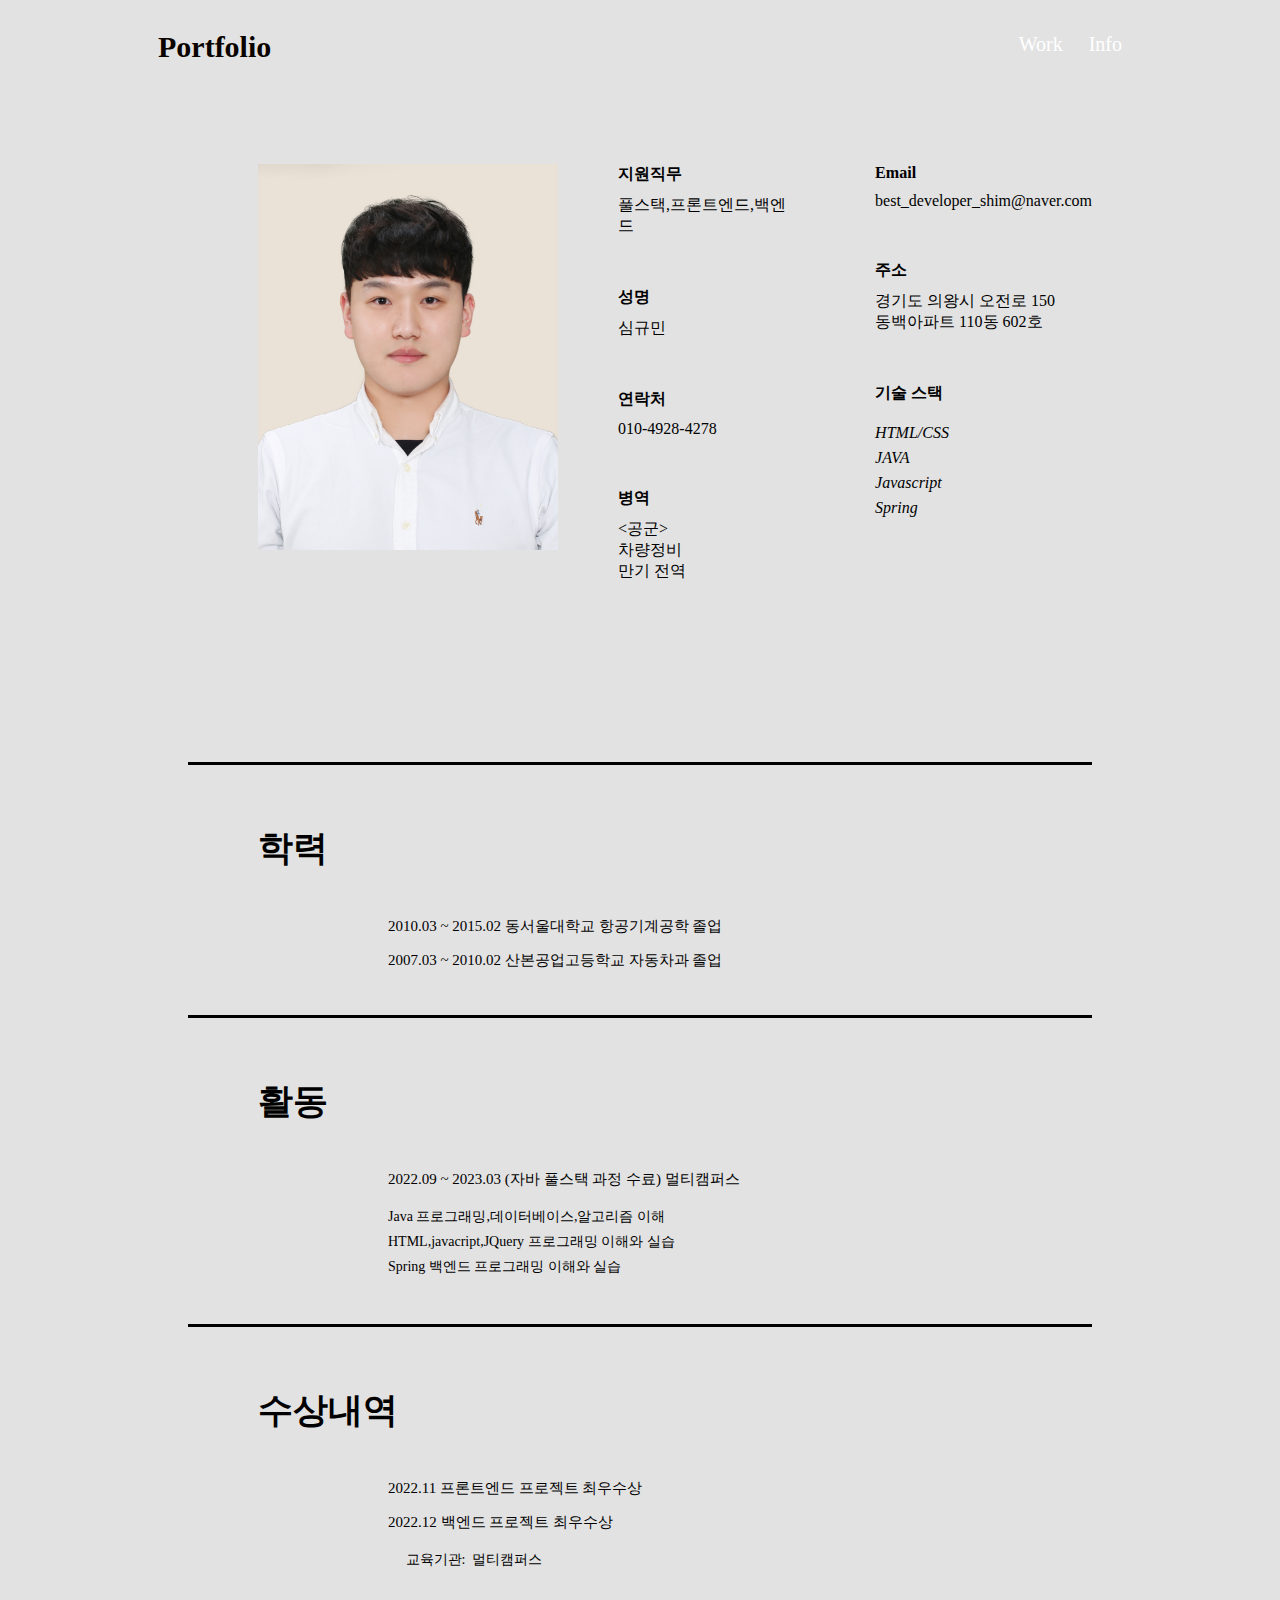
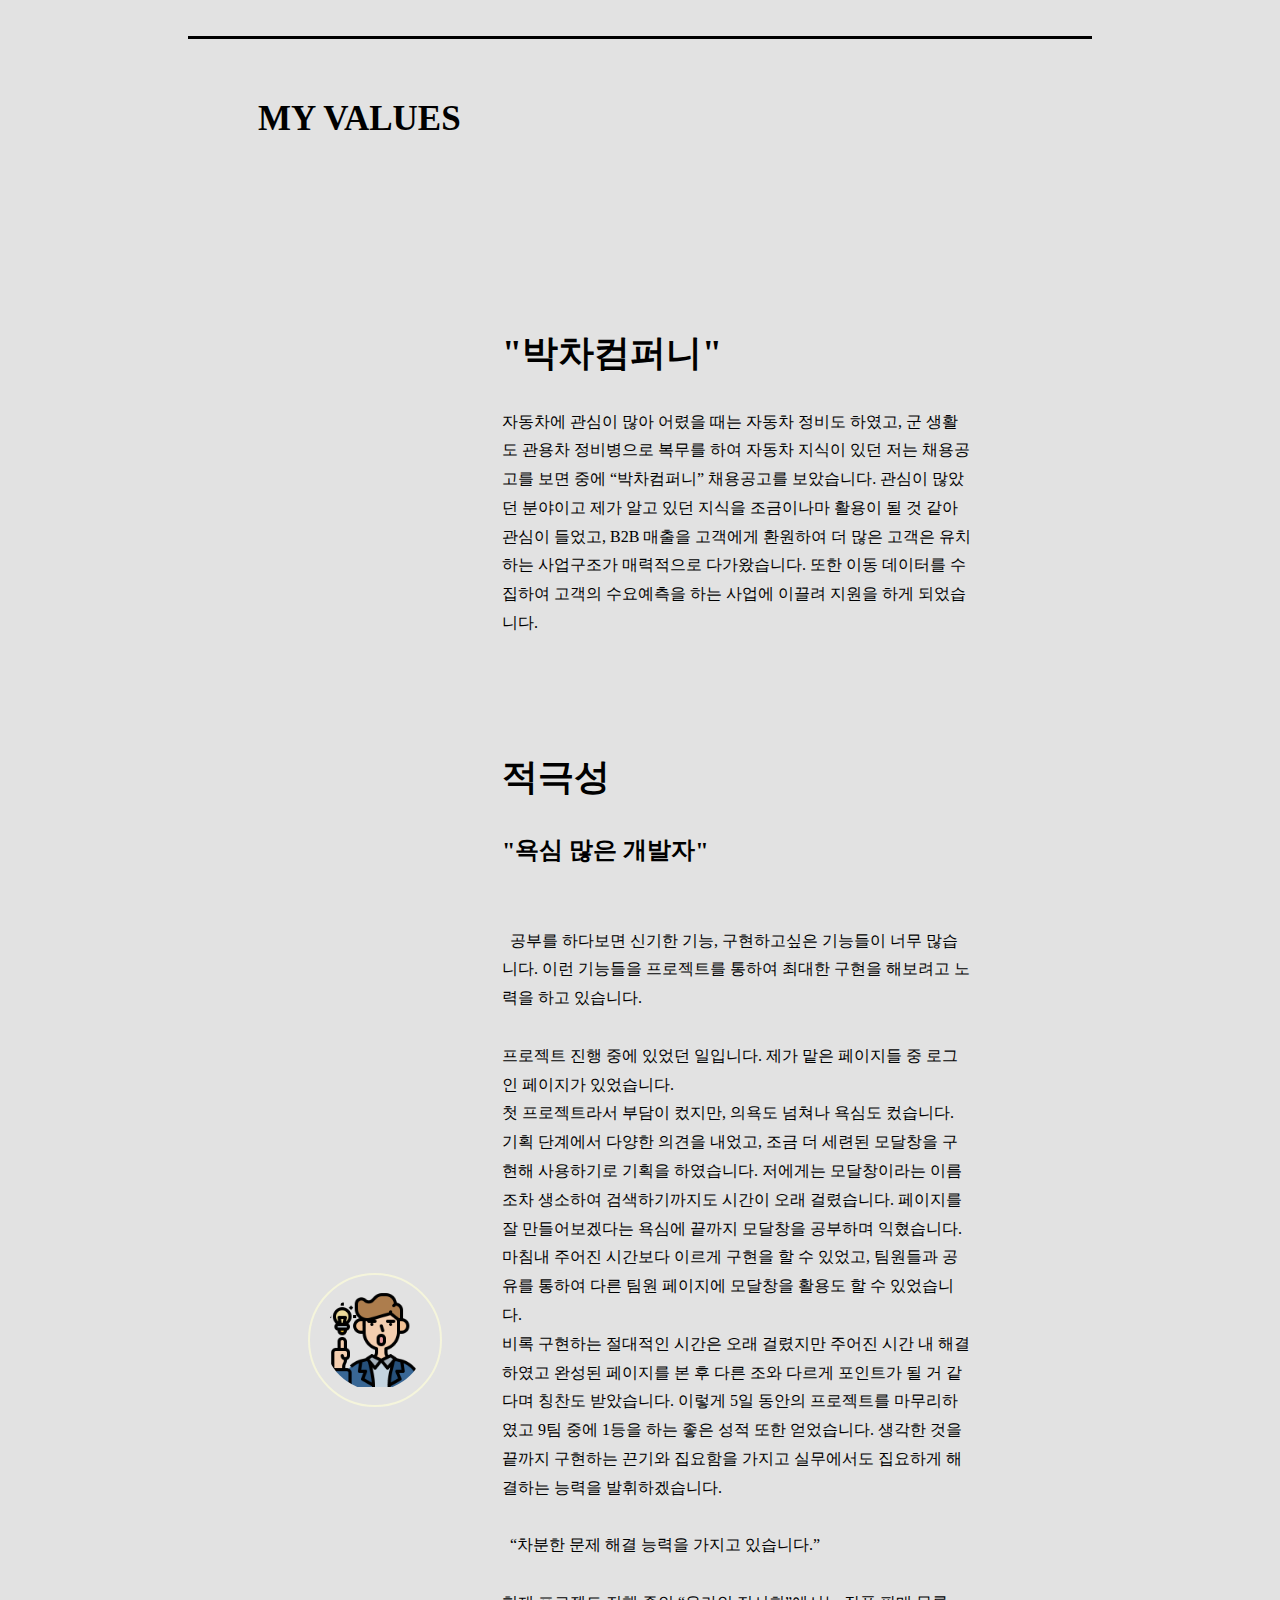
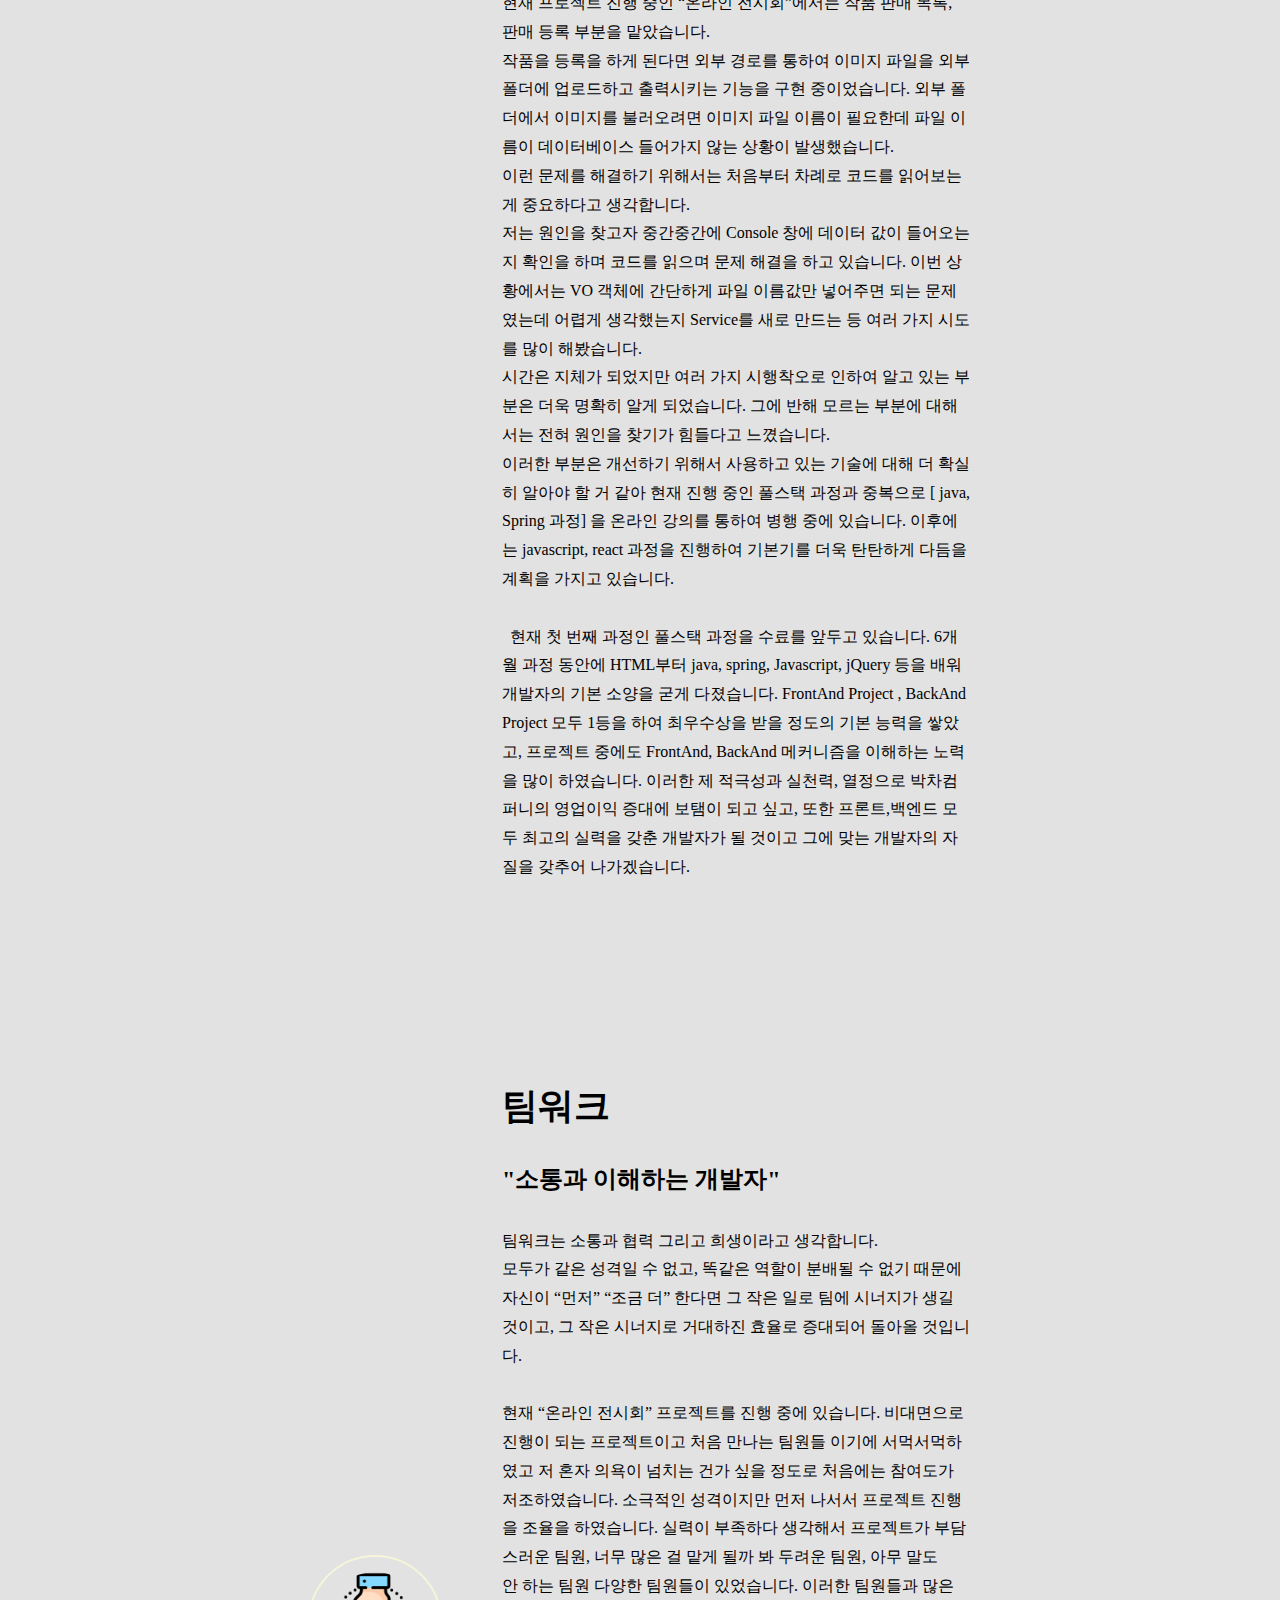
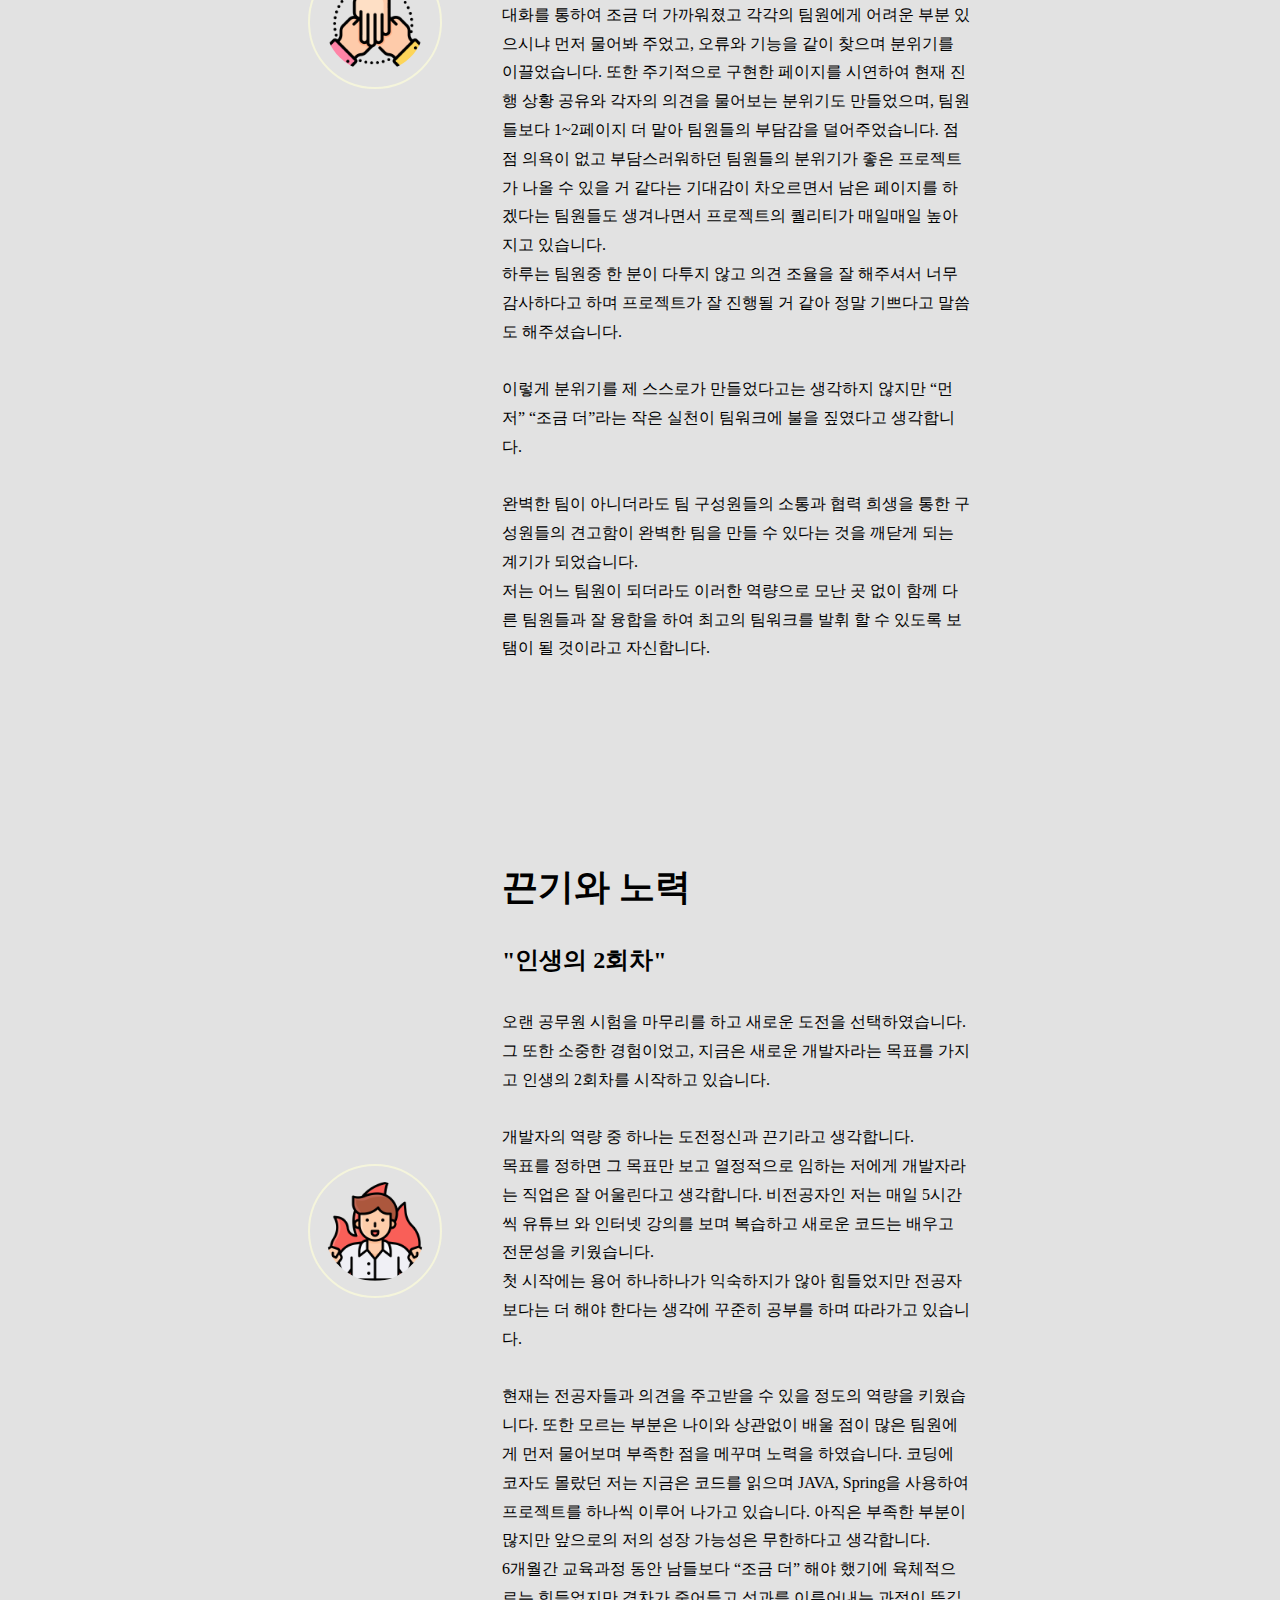
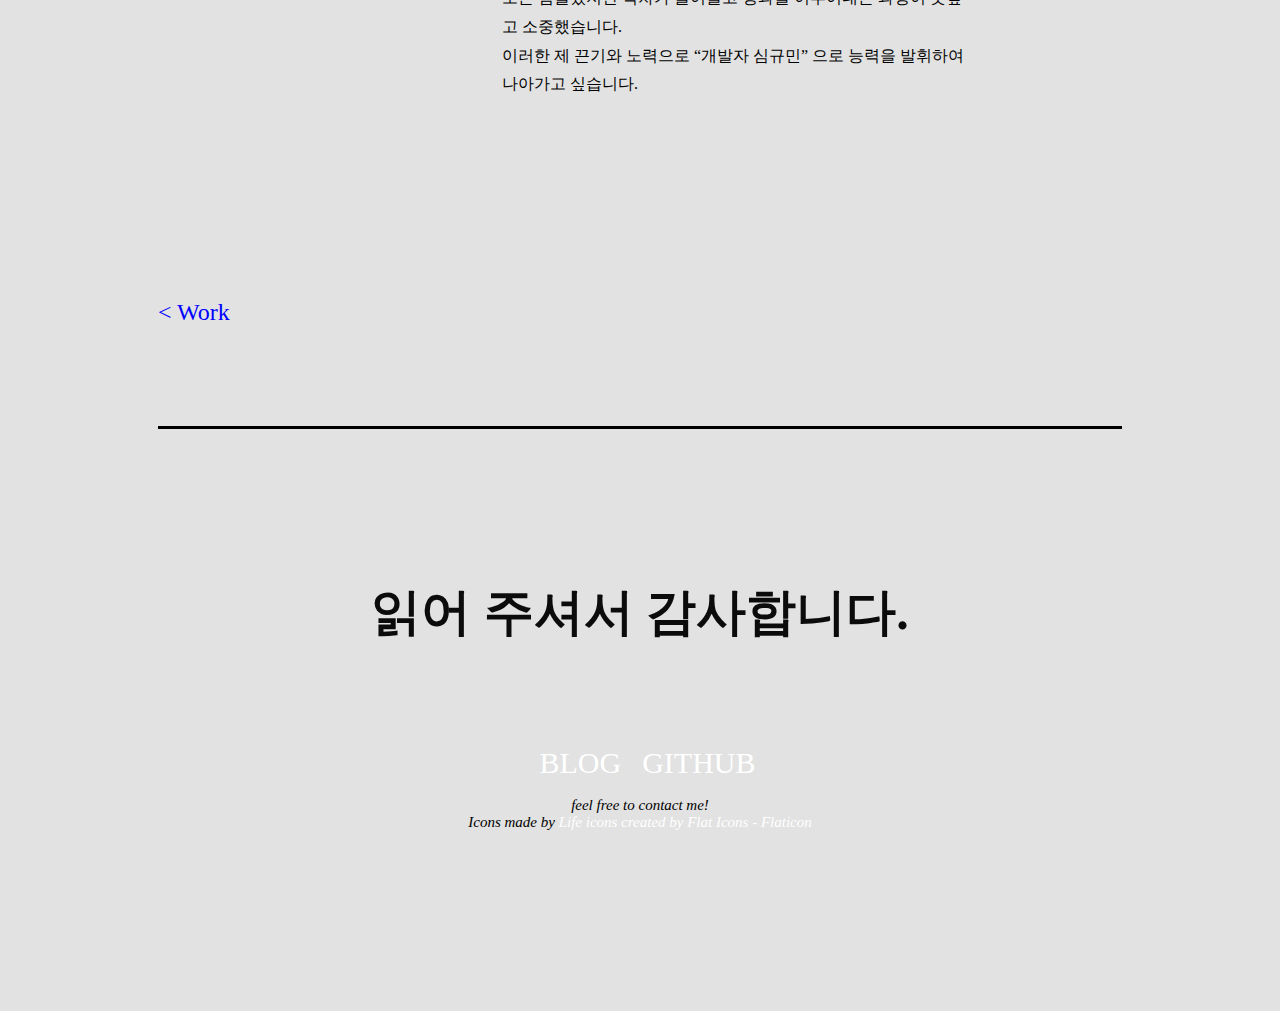
==== commit f9b7cc88: "포폴 업데이트!" ====
--- a/info.html
+++ b/info.html
@@ -71,33 +71,65 @@
             <p>2022.12 백엔드 프로젝트 최우수상 </p>
 
 
-            <p style="font-weight: 300;font-size: 14px; line-height: 1.8;">&nbsp&nbsp&nbsp&nbsp&nbsp교육기관:&nbsp&nbsp멀티캠퍼스</p>
+            <p style="font-weight: 300;font-size: 14px; line-height: 1.8;">&nbsp&nbsp&nbsp&nbsp&nbsp교육기관:&nbsp&nbsp멀티캠퍼스
+            </p>
         </div>
 
         <div style="  border-top: 3px solid black; margin: 50px 30px 30px"></div>
-        <h5 class="value_menu" >MY VALUES</h5>
+        <h5 class="value_menu">MY VALUES</h5>
 
         <div class="value_section">
             <div class="value">
                 <img class="value_icon" src="./적극.png">
-                <div class="value_intro" >
+                <div class="value_intro">
+                    <h2>"박차컴퍼니"</h2>
+                    <p class="value_exp">
+                    자동차에 관심이 많아 어렸을 때는 자동차 정비도 하였고, 군 생활도 관용차 정비병으로 복무를 하여 자동차 지식이 있던 저는 채용공고를 보면 중에 “박차컴퍼니” 채용공고를
+                    보았습니다. 관심이 많았던 분야이고 제가 알고 있던 지식을 조금이나마 활용이 될 것 같아 관심이 들었고, B2B 매출을 고객에게 환원하여 더 많은 고객은 유치하는 사업구조가
+                    매력적으로 다가왔습니다.
+                    또한 이동 데이터를 수집하여 고객의 수요예측을 하는 사업에 이끌려 지원을 하게 되었습니다.<br><br><br><br><br>
+                    </p>
                     <h2 class="value_name">적극성</h2>
                     <h4>"욕심 많은 개발자"</h4>
                     <p class="value_exp"><br>
-                        프로젝트를 진행하다보면 욕심이 나는 기능, 신기한 기능들이 너무 많습니다. 저는 이런 기능들을 최대한 구현을 해보려고 공부하며 노력을 하고있습니다.<br><br>
-                        한 가지 예로 FrontAnd 프로젝트를 진행중에 있었던 일 입니다. 제가 맡은 페이지들 중 로그인 페이지가 있었습니다. 첫 프로젝트라서 걱정이 컷지만 걱정이 큰 만큼
-                        욕심도 컷습니다.<br> 고민 끝에 수업시간에 배운 로그인 페이지를 사용하는거 보다는 더 세련된 모달창을 구현해 사용을 하기로 기획을 하였습니다.
-                        처음 접해보는 모달창이라 이에대해서 공부를 하고 구현하기까지 오래 걸렸지만 시간내에 구현을 할 수 있었고, 팀원들과 공유를 통하여 프로젝트에 모달창을 활용도 할 수
-                        있었습니다.<br>
-                        완성 된 페이지를 본 결과 팀원들 비슷한 페이지의 다른 조들과 달리 포인트가 되는 거 같다며 칭찬을 받았습니다. 이렇게 무사히 5일간의 기획부터 구현까지 빠듯한
-                        FrontAnd Project를 끝내었고 9팀 중에 1등을 하는 좋을 성적을 얻었습니다.<br><br>
-                        이번 프로젝트를 통하여 새로운 기능을 배우는 것에 두려워하지 않고 여러가지 시행착오를 겪어야지만 발전 할 수 있다는 것을 깨달았습니다. 항상 새로운 것을 배우려는 적극적인
-                        개발자가 되겠다는 의지를 다시 한번 확인하는 계기가 되었습니다.<br><br>
-                        현재 풀스택 과정을 수료를 앞두고 있습니다.
-                        6개월 과정 동안에 HTML부터 Javascript, java, spring 등을 배워 개발자의 기본 소양을 굳게 다졌습니다. FrontAnd Project ,
-                        BackAnd Projec 모두 1등을 하여 최우수상을 받을 정도의 기본 능력을 쌓았고, 프로젝트 중에도 프런트, 백엔드의 메커니즘을 이해하는 노력을 많이 하였습니다.
-                        프로젝트를 진행하면서 생기는 여러 부족한 점을 느꼈고 부족한 점을 파악을 하여 java, spring, javascript 에 대하여 계속 공부를 진행 중에 있고 깃허브
-                        사용하여 주기적으로 커밋을 할 예정입니다.</p>
+                        <!--  
+                        적극성
+                        "욕심 많은 개발자" 창의력 응용력
+                         
+                        “끈기와 집요함이 있습니다.” -->
+                         
+                        공부를 하다보면 신기한 기능, 구현하고싶은 기능들이 너무 많습니다. 이런 기능들을 프로젝트를 통하여 최대한 구현을 해보려고 노력을 하고 있습니다.<br><br>
+
+                         프로젝트 진행 중에 있었던 일입니다. 제가 맡은 페이지들 중 로그인 페이지가 있었습니다.<br>
+                        첫 프로젝트라서 부담이 컸지만, 의욕도 넘쳐나 욕심도 컸습니다.
+                        기획 단계에서 다양한 의견을 내었고, 조금 더 세련된 모달창을 구현해 사용하기로 기획을 하였습니다.
+                        저에게는 모달창이라는 이름조차 생소하여 검색하기까지도 시간이 오래 걸렸습니다. 페이지를 잘 만들어보겠다는 욕심에 끝까지 모달창을 공부하며 익혔습니다. 마침내 주어진 시간보다
+                        이르게 구현을 할 수 있었고, 팀원들과 공유를 통하여 다른 팀원 페이지에 모달창을 활용도 할 수 있었습니다.<br>
+                        비록 구현하는 절대적인 시간은 오래 걸렸지만 주어진 시간 내 해결하였고 완성된 페이지를 본 후 다른 조와 다르게 포인트가 될 거 같다며 칭찬도 받았습니다. 이렇게 5일
+                        동안의 프로젝트를 마무리하였고 9팀 중에 1등을 하는 좋은 성적 또한 얻었습니다.
+                        생각한 것을 끝까지 구현하는 끈기와 집요함을 가지고 실무에서도 집요하게 해결하는 능력을 발휘하겠습니다.<br><br>
+                         
+
+                        “차분한 문제 해결 능력을 가지고 있습니다.”<br><br>
+                        현재 프로젝트 진행 중인 “온라인 전시회”에서는 작품 판매 목록, 판매 등록 부분을 맡았습니다. <br>작품을 등록을 하게 된다면 외부 경로를 통하여 이미지 파일을 외부
+                        폴더에
+                        업로드하고 출력시키는 기능을 구현 중이었습니다. 외부 폴더에서 이미지를 불러오려면 이미지 파일 이름이 필요한데 파일 이름이 데이터베이스 들어가지 않는 상황이
+                        발생했습니다.<br>
+                        이런 문제를 해결하기 위해서는 처음부터 차례로 코드를 읽어보는 게 중요하다고 생각합니다.<br> 저는 원인을 찾고자 중간중간에 Console 창에 데이터 값이 들어오는지
+                        확인을
+                        하며 코드를 읽으며 문제 해결을 하고 있습니다. 이번 상황에서는 VO 객체에 간단하게 파일 이름값만 넣어주면 되는 문제였는데 어렵게 생각했는지 Service를 새로 만드는
+                        등 여러 가지 시도를 많이 해봤습니다.<br>
+                        시간은 지체가 되었지만 여러 가지 시행착오로 인하여 알고 있는 부분은 더욱 명확히 알게 되었습니다. 그에 반해 모르는 부분에 대해서는
+                        전혀 원인을 찾기가 힘들다고 느꼈습니다.<br>
+                        이러한 부분은 개선하기 위해서 사용하고 있는 기술에 대해 더 확실히 알아야 할 거 같아 현재 진행 중인 풀스택 과정과 중복으로 [
+                        java, Spring 과정] 을 온라인 강의를 통하여 병행 중에 있습니다. 이후에는 javascript, react 과정을 진행하여 기본기를 더욱 탄탄하게 다듬을 계획을
+                        가지고 있습니다.<br><br>
+                         
+                        현재 첫 번째 과정인 풀스택 과정을 수료를 앞두고 있습니다. 6개월 과정 동안에 HTML부터 java, spring, Javascript, jQuery 등을 배워 개발자의
+                        기본 소양을 굳게 다졌습니다. FrontAnd Project , BackAnd Project 모두 1등을 하여 최우수상을 받을 정도의 기본 능력을 쌓았고, 프로젝트 중에도
+                        FrontAnd, BackAnd 메커니즘을 이해하는 노력을 많이 하였습니다.
+                        이러한 제 적극성과 실천력, 열정으로 박차컴퍼니의 영업이익 증대에 보탬이 되고 싶고, 또한 프론트,백엔드 모두 최고의 실력을 갖춘 개발자가 될 것이고 그에 맞는 개발자의
+                        자질을 갖추어 나가겠습니다.
                 </div>
             </div>
             <div class="value">
@@ -106,20 +138,26 @@
                     <h2 class="value_name">팀워크</h2>
                     <h4>"소통과 이해하는 개발자"</h4>
                     <p class="value_exp">
+
                         팀워크는 소통과 협력 그리고 희생이라고 생각합니다.<br>
-                        모두가 같은 성격일 수 없고, 똑같은 역할이 분배 될 수 없기 때문에 자신이 “먼저” “조금 더” 한다면 그 작은 일로 팀에 시너지가 생길 것이고, 그 작은 시너지로
-                        거대하진 효율로 증대 되어 돌아올 것 입니다.<br><br>
-                        현재 “온라인 전시회” 프로젝트를 진행중에 있습니다. 비대면으로 진행이 되는 프로젝트이고 처음 만나는 팀원들 이기에 서먹서먹 하였고 저 혼자 의욕이 넘치는 건가 싶을 정도로
-                        처음에는 참여도가 저조하였습니다. 안되겠다 싶어 나서서 프로젝트 진행을 조율을 하였습니다. 실력이 부족하다 생각해서 부담스러운 팀원, 너무 많은걸 맡게 될까봐 두려운 팀원,
-                        아무말도 안하는 팀원 다양한 팀원들이 있었습니다.
-                        이러한 팀원들과 많은 대화를 통하여 조금 더 가까워졌고 팀원들에게 한분 한분 어려운 부분 있으시냐 먼저 물어봐주고 오류와 기능을 같이 찾아주면서 분위기를 이끌었습니다.
-                        또한 주기적으로 구현한 페이지를 보여주며 현재 진행상황 공유와 각자의 의견을 물어보는 분위기도 만들었으며, 팀원들보다 1~2페이지 더 맡아 팀원들의 부담감을 덜어주었습니다.
-                        점점 의욕이 없고 부담스러워하던 팀원들의 분위기가 좋은 프로젝트가 나올 수 있을거 같다는 기대감이 차오르면서 남은 페이지를 하겠다는 팀원들도 생겨나면서 프로젝트의 퀄리티가
-                        매일매일 높아지고 있습니다.<br><br>
-                        하루는 팀원중 한분이 다투지않고 의견 조율을 잘 해주셔서 너무 감사하다고 하며 프로젝트가 잘 진행 될거 같아 정말 기쁘다고 말씀도 해주셨습니다.<br><br>
-                        이렇게 분위기를 제가 만들었다고는 생각하지 않지만 “먼저” “조금 더” 라는 작은 실천이 팀워크에 불을 짚였다고 생각합니다. 완벽한 팀은 없다고 생각합니다 다만 팀
-                        구성원들의 소통과 협력 희생을 통한 구성원들의 견고함이 완벽한 팀을 만든다고 생각합니다.<br><br>
-                        제가 어느 팀원이 되더라도 이러한 역량으로 모난 곳 없이 함께 다른 팀원들과 잘 융합을 하여 최고의 팀워크를 발휘할 것입니다.
+                        모두가 같은 성격일 수 없고, 똑같은 역할이 분배될 수 없기 때문에 자신이 “먼저” “조금 더” 한다면 그 작은 일로 팀에 시너지가 생길 것이고,
+                        그 작은 시너지로 거대하진 효율로 증대되어 돌아올 것입니다.<br><br>
+                        현재 “온라인 전시회” 프로젝트를 진행 중에 있습니다. 비대면으로 진행이 되는 프로젝트이고 처음 만나는 팀원들 이기에 서먹서먹하였고 저 혼자 의욕이 넘치는 건가 싶을 정도로
+                        처음에는 참여도가 저조하였습니다. 소극적인 성격이지만 먼저 나서서 프로젝트 진행을 조율을 하였습니다. 실력이 부족하다 생각해서 프로젝트가 부담스러운 팀원, 너무 많은 걸
+                        맡게 될까 봐 두려운 팀원,
+                        아무 말도 안 하는 팀원 다양한 팀원들이 있었습니다. 이러한 팀원들과 많은 대화를 통하여 조금 더 가까워졌고 각각의 팀원에게 어려운 부분 있으시냐 먼저
+                        물어봐 주었고, 오류와 기능을 같이 찾으며 분위기를 이끌었습니다.
+                        또한 주기적으로 구현한 페이지를 시연하여 현재 진행 상황 공유와 각자의 의견을 물어보는 분위기도 만들었으며, 팀원들보다 1~2페이지 더 맡아 팀원들의 부담감을
+                        덜어주었습니다.
+                        점점 의욕이 없고 부담스러워하던 팀원들의 분위기가 좋은 프로젝트가 나올 수 있을 거 같다는 기대감이 차오르면서 남은 페이지를 하겠다는 팀원들도 생겨나면서 프로젝트의 퀄리티가
+                        매일매일 높아지고 있습니다.<br>
+                        하루는 팀원중 한 분이 다투지 않고 의견 조율을 잘 해주셔서 너무 감사하다고 하며 프로젝트가 잘 진행될 거 같아 정말 기쁘다고 말씀도 해주셨습니다.<br><br>
+                        이렇게 분위기를 제 스스로가 만들었다고는 생각하지 않지만 “먼저” “조금 더”라는 작은 실천이 팀워크에 불을 짚였다고 생각합니다.<br><br>
+                        완벽한 팀이 아니더라도 팀 구성원들의 소통과 협력 희생을 통한 구성원들의 견고함이 완벽한 팀을 만들 수 있다는 것을 깨닫게 되는 계기가 되었습니다. <br>
+                        저는 어느 팀원이 되더라도 이러한 역량으로 모난 곳 없이 함께 다른 팀원들과 잘 융합을 하여 최고의 팀워크를 발휘 할 수 있도록 보탬이 될 것이라고 자신합니다.<br>
+
+
+
                     </p>
                 </div>
             </div>
@@ -129,34 +167,34 @@
                     <h2 class="value_name">끈기와 노력</h2>
                     <h4>"인생의 2회차"</h4>
                     <p class="value_exp">
-                        오랜 공무원 시험을 마무리를 하고 새로운 도전을 선택하였습니다. 그 또한 소중한 경험이었고, 지금은 새로운 개발자라는 목표를 가지고 인생의 2회차를 시작하고
-                        있습니다.<br><br>
-                        개발자의 역량은 도전정신과 끈기라고 생각합니다. 목표를 정하면 그 목표만 보고 열정적으로 임하는 저에게 개발자라는 직업은 궁합이 잘 맞다고 생각합니다. 프로젝트를 진행
-                        하면서 배운 스킬을 사용하기도 했지만, 매일 5시간씩 인터넷강의와 유튜브로 새로운 코드를 배우고 사용하며 스킬을 키웠고, 또한 나이와 상관없이 배울점이 많은 팀원들에게는
-                        먼저 물어보며 부족한 점을 메꾸려고 노력을 하였습니다.
-                        이러한 목표를 향한 집요함으로 코딩에 코자도 모르는 제가 지금은 코드를 읽으며 자바와 스프링 프레임워크를 사용하여 프로젝트를 하나씩 이루어 나아가고있습니다. 아직은 부족한
-                        부분이 많지만 저의 성장 가능성은 무한하다고 생각합니다.<br><br>
-                        저는 6개월 동안의 프로그래밍 교육이 정말 즐거웠습니다. 남들보다 “조금 더” 해야했기에 육체적으로는 힘들었지만 격차가 줄어들고 성과를 이뤄내는 과정이 저에게는 뜻깊고
-                        소중했습니다. 이러한 제 끈기와 새로운 것에 도전하며, 목표를 가지고 이뤄낼려는 집요함을 바탕으로 이제는 능력을 발휘하여 보탬이 되어 빛나는 인생의 2회차를
-                        이뤄나가고싶습니다.</p>
-                </div>
-            </div>
-        </div>
-
-        <a  href="index.html" style=" color: blue;"> < Work  </a>
-
-        <footer class="front_footer">
-            <h3 class="contact"> 읽어 주셔서 감사합니다.</h3>
-            <div class="links">
-                <a href="gmmm.tistory.com" class="blog">BLOG</a>
-                <a href="github.com/simkm11" class="git">GITHUB</a>
-            </div>
-            <p class="footer_comment"><br> feel free to contact me! <br>
-                Icons made by <a href="https://www.flaticon.com/free-icons/life" title="life_icons">Life icons created
-                    by Flat Icons - Flaticon</a>
-
-            </p>
-        </footer>
+                        오랜 공무원 시험을 마무리를 하고 새로운 도전을 선택하였습니다. 그 또한 소중한 경험이었고, 지금은 새로운 개발자라는 목표를 가지고 인생의 2회차를 시작하고 있습니다.<br><br>
+
+                        개발자의 역량 중 하나는 도전정신과 끈기라고 생각합니다.<br> 목표를 정하면 그 목표만 보고 열정적으로 임하는 저에게 개발자라는 직업은 잘 어울린다고 생각합니다. 비전공자인 저는
+                        매일 5시간씩 유튜브 와 인터넷 강의를 보며 복습하고 새로운 코드는 배우고 전문성을 키웠습니다.<br> 첫 시작에는 용어 하나하나가 익숙하지가 않아 힘들었지만 전공자보다는 더 해야
+                        한다는 생각에 꾸준히 공부를 하며 따라가고 있습니다. <br> <br>현재는 전공자들과 의견을 주고받을 수 있을 정도의 역량을 키웠습니다. 또한 모르는 부분은 나이와 상관없이 배울 점이
+                        많은 팀원에게 먼저 물어보며 부족한 점을 메꾸며 노력을 하였습니다. 코딩에 코자도 몰랐던 저는 지금은 코드를 읽으며 JAVA, Spring을 사용하여 프로젝트를 하나씩
+                        이루어 나가고 있습니다. 아직은 부족한 부분이 많지만 앞으로의 저의 성장 가능성은 무한하다고 생각합니다.<br> 6개월간 교육과정 동안 남들보다 “조금 더” 해야 했기에
+                        육체적으로는 힘들었지만 격차가 줄어들고 성과를 이루어내는 과정이 뜻깊고 소중했습니다.<br> 이러한 제 끈기와 노력으로 “개발자 심규민” 으로 능력을 발휘하여 나아가고 싶습니다.
+                </div>
+            </div>
+        </div>
+
+        <a href="index.html" style=" color: blue;">
+            < Work </a>
+
+                <footer class="front_footer">
+                    <h3 class="contact"> 읽어 주셔서 감사합니다.</h3>
+                    <div class="links">
+                        <a href="gmmm.tistory.com" class="blog">BLOG</a>
+                        <a href="github.com/simkm11" class="git">GITHUB</a>
+                    </div>
+                    <p class="footer_comment"><br> feel free to contact me! <br>
+                        Icons made by <a href="https://www.flaticon.com/free-icons/life" title="life_icons">Life icons
+                            created
+                            by Flat Icons - Flaticon</a>
+
+                    </p>
+                </footer>
 
     </div>
 </body>
--- a/index.css
+++ b/index.css
@@ -58,6 +58,7 @@
 .kor_comment{
     font-weight: 600;
     font-size: 55px;
+    z-index: 2;
 }
 .sample{
     background-color:rgba(253, 241, 1, 0.937);
@@ -118,7 +119,7 @@
     color: rgb(6, 2, 0);
 
     text-align: right;
-    margin-top: 100px;
+    margin-top: 300px;
 }
 
 
@@ -241,6 +242,7 @@
 .hover03:hover{
     color: yellow;
     -webkit-text-stroke: 1px black;
+    
 }
 .hover04:hover{
     color: green;
@@ -258,3 +260,10 @@
     color: blueviolet;
     -webkit-text-stroke: 1px black;
 }
+.img_01{
+    width: 220px;
+    height: 250px;
+    left: 628px;
+    top: 111px;
+    position: absolute;
+}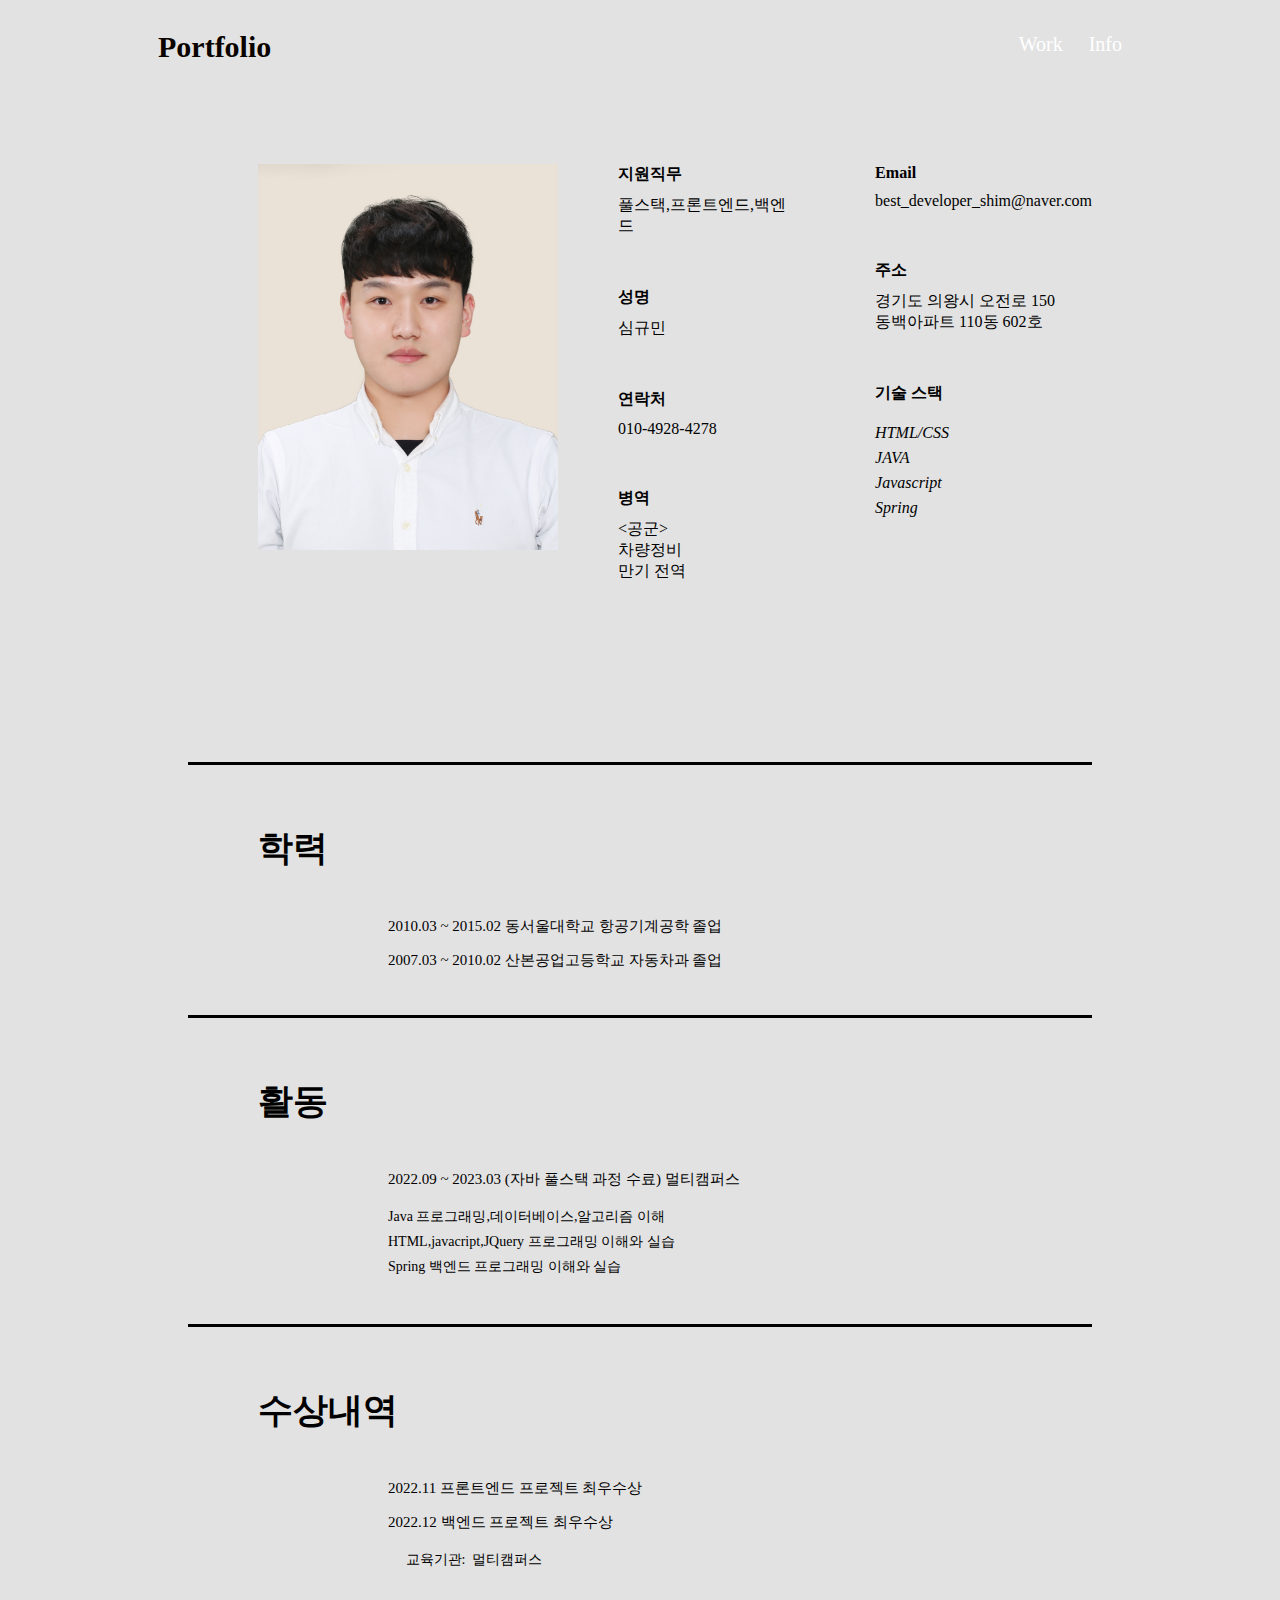
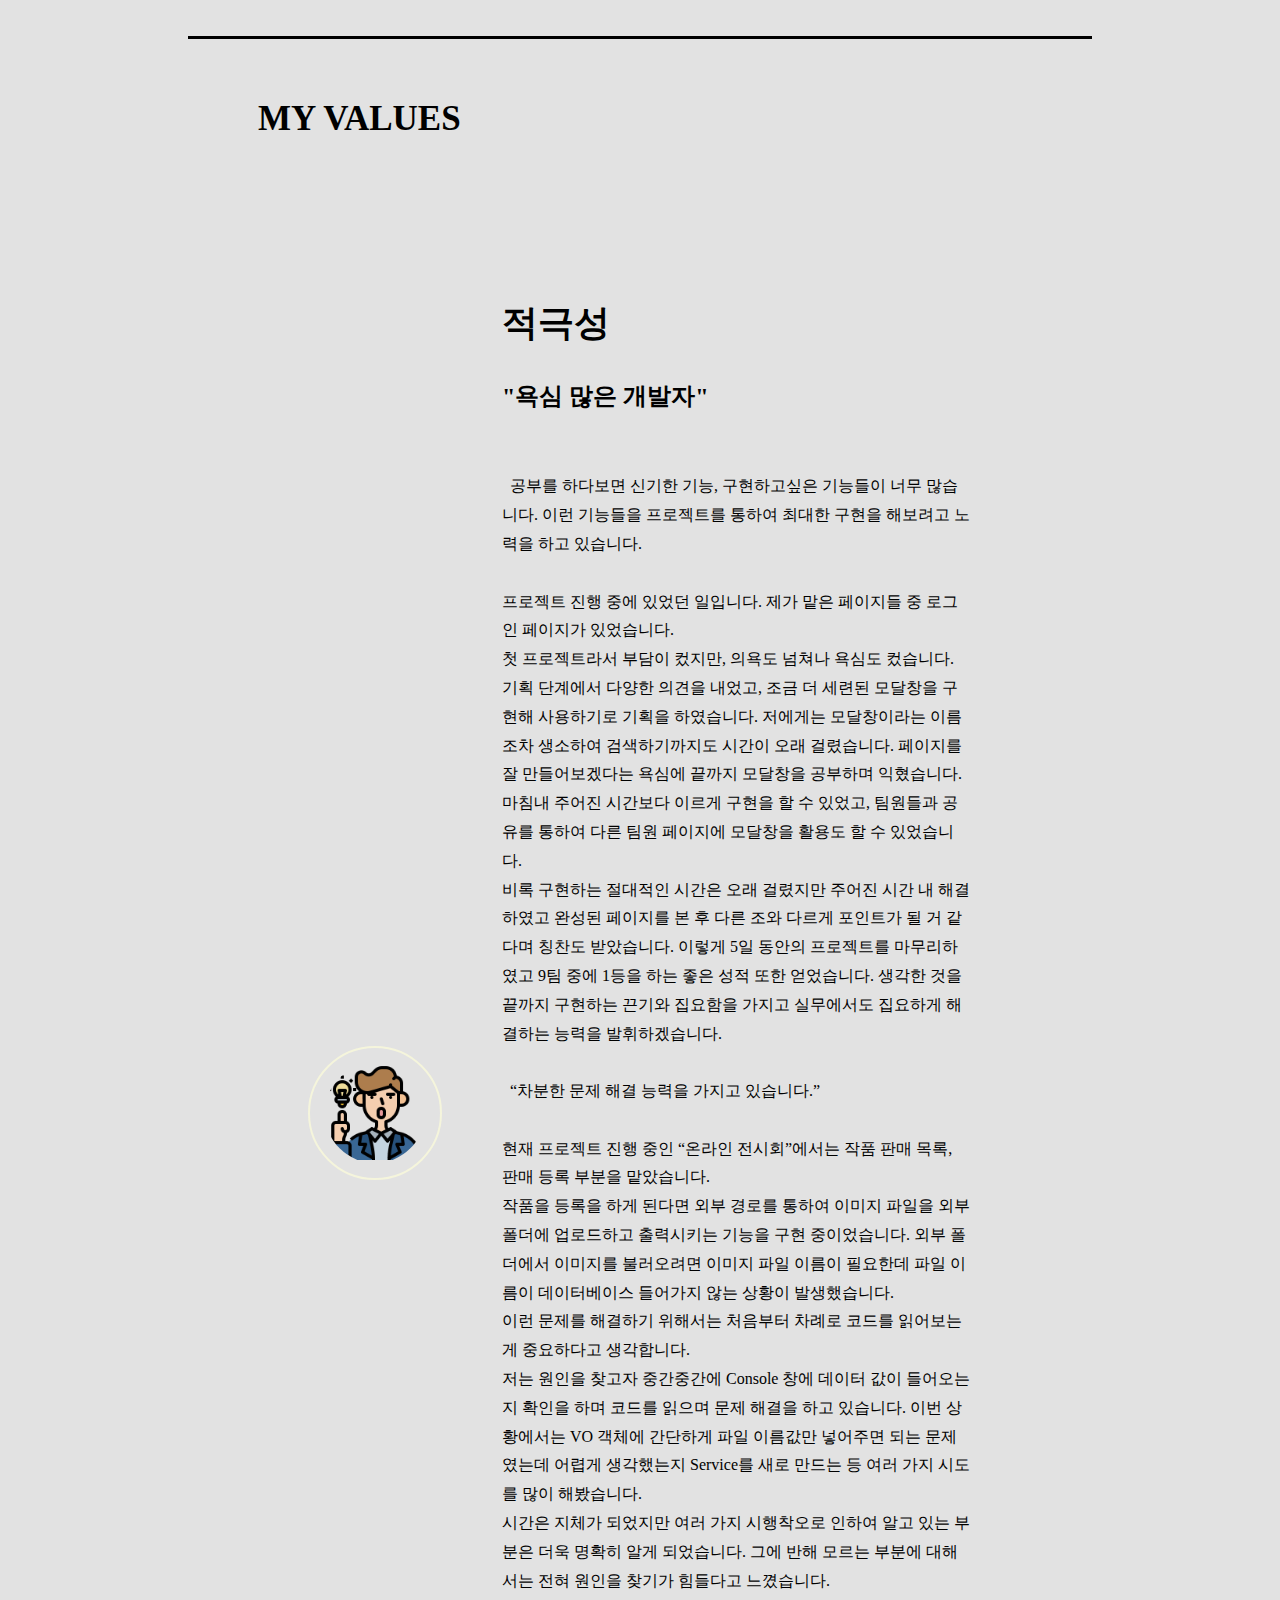
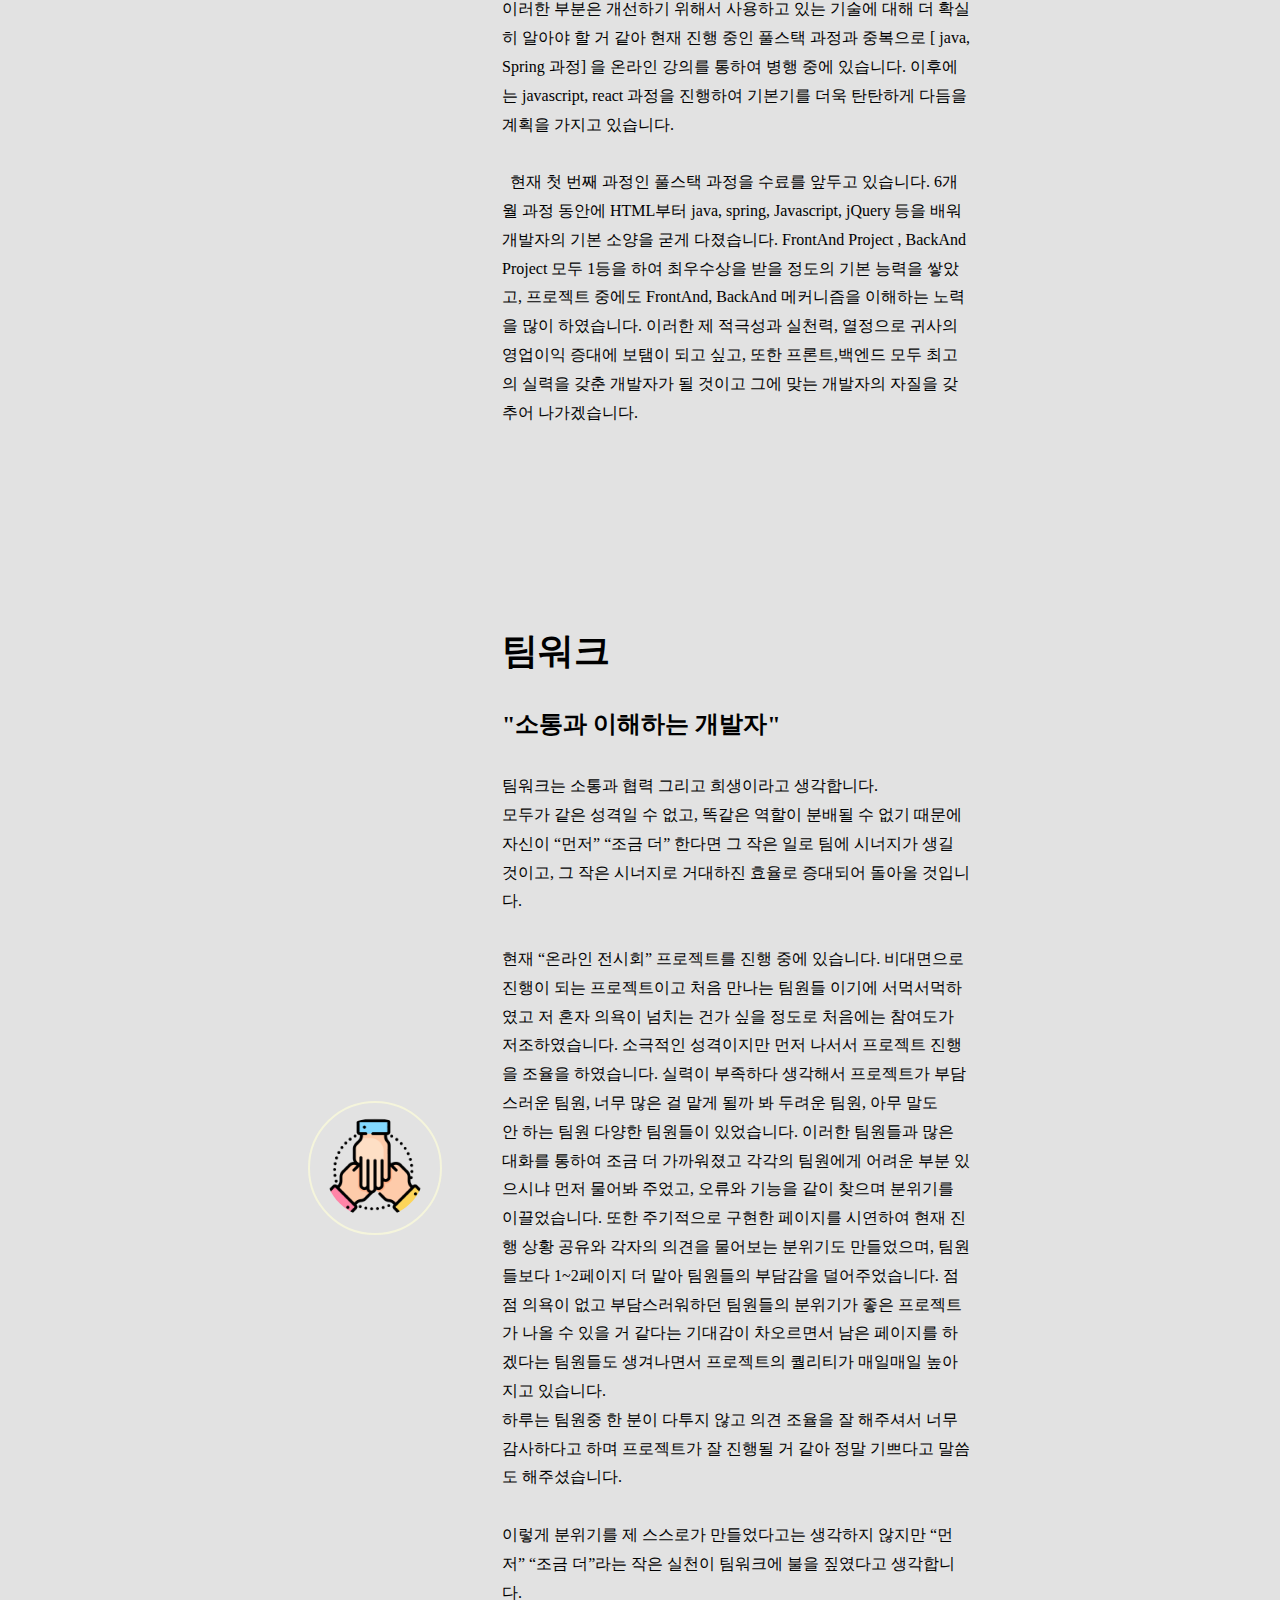
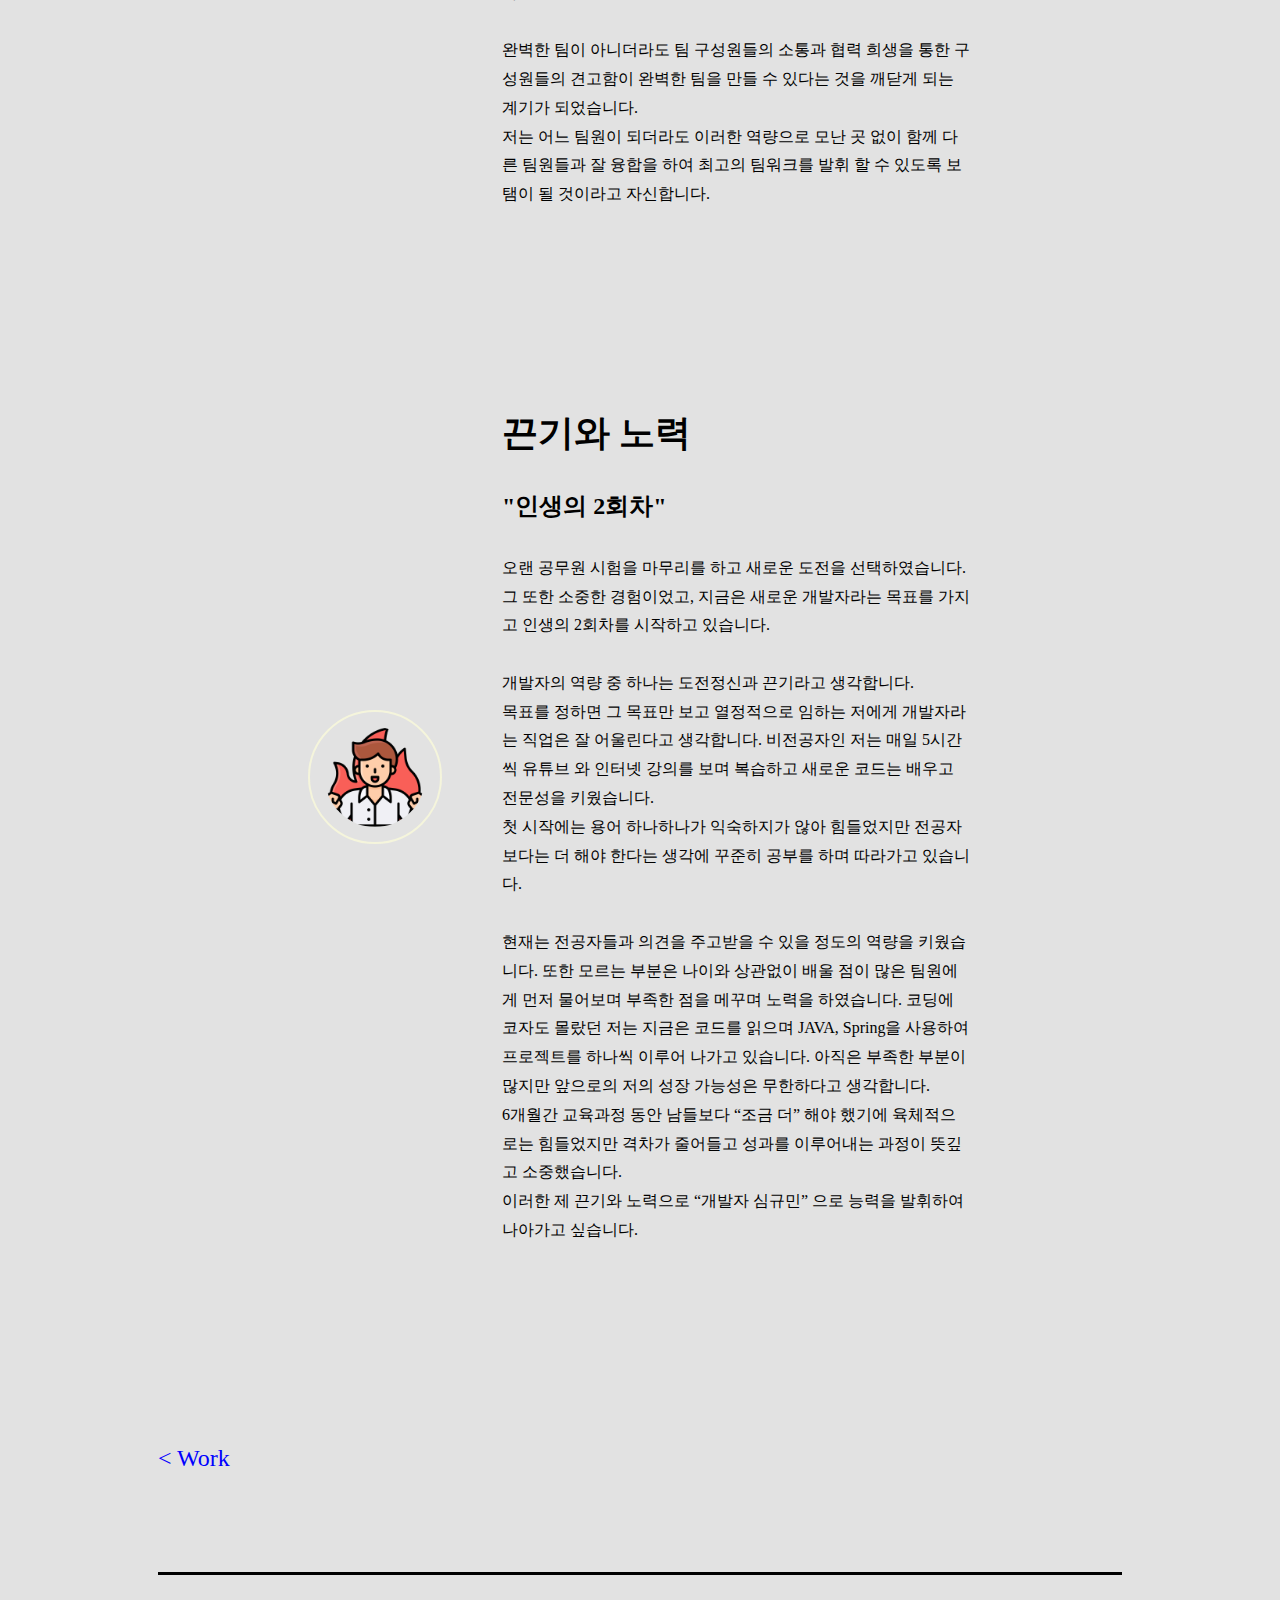
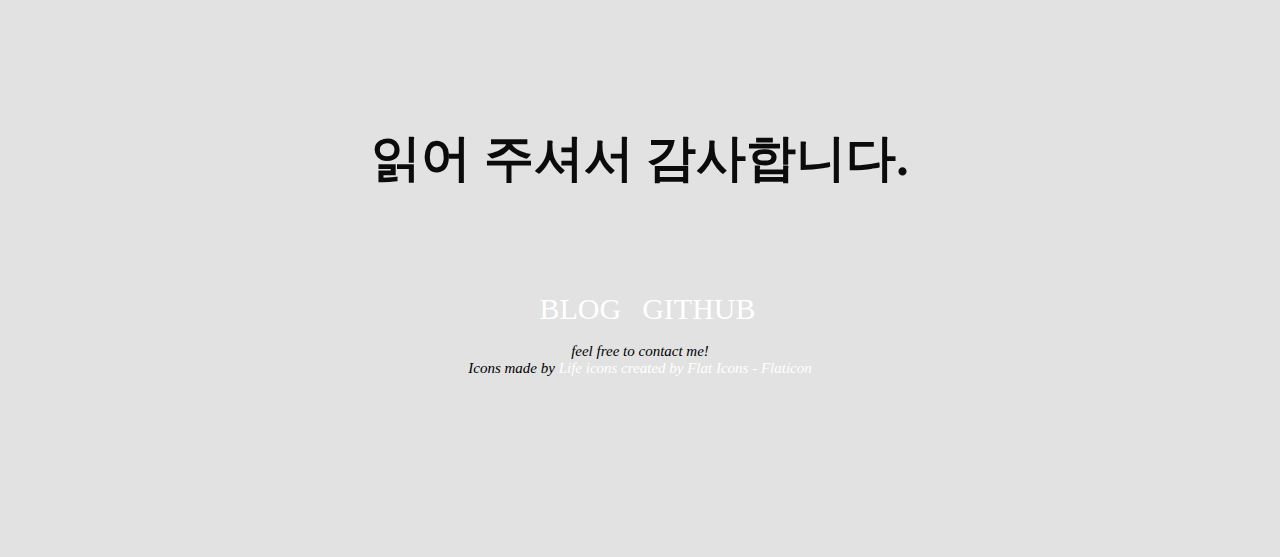
==== commit bf6566f0: "마지막!" ====
--- a/info.html
+++ b/info.html
@@ -82,13 +82,7 @@
             <div class="value">
                 <img class="value_icon" src="./적극.png">
                 <div class="value_intro">
-                    <h2>"박차컴퍼니"</h2>
-                    <p class="value_exp">
-                    자동차에 관심이 많아 어렸을 때는 자동차 정비도 하였고, 군 생활도 관용차 정비병으로 복무를 하여 자동차 지식이 있던 저는 채용공고를 보면 중에 “박차컴퍼니” 채용공고를
-                    보았습니다. 관심이 많았던 분야이고 제가 알고 있던 지식을 조금이나마 활용이 될 것 같아 관심이 들었고, B2B 매출을 고객에게 환원하여 더 많은 고객은 유치하는 사업구조가
-                    매력적으로 다가왔습니다.
-                    또한 이동 데이터를 수집하여 고객의 수요예측을 하는 사업에 이끌려 지원을 하게 되었습니다.<br><br><br><br><br>
-                    </p>
+                    
                     <h2 class="value_name">적극성</h2>
                     <h4>"욕심 많은 개발자"</h4>
                     <p class="value_exp"><br>
@@ -128,7 +122,7 @@
                         현재 첫 번째 과정인 풀스택 과정을 수료를 앞두고 있습니다. 6개월 과정 동안에 HTML부터 java, spring, Javascript, jQuery 등을 배워 개발자의
                         기본 소양을 굳게 다졌습니다. FrontAnd Project , BackAnd Project 모두 1등을 하여 최우수상을 받을 정도의 기본 능력을 쌓았고, 프로젝트 중에도
                         FrontAnd, BackAnd 메커니즘을 이해하는 노력을 많이 하였습니다.
-                        이러한 제 적극성과 실천력, 열정으로 박차컴퍼니의 영업이익 증대에 보탬이 되고 싶고, 또한 프론트,백엔드 모두 최고의 실력을 갖춘 개발자가 될 것이고 그에 맞는 개발자의
+                        이러한 제 적극성과 실천력, 열정으로 귀사의 영업이익 증대에 보탬이 되고 싶고, 또한 프론트,백엔드 모두 최고의 실력을 갖춘 개발자가 될 것이고 그에 맞는 개발자의
                         자질을 갖추어 나가겠습니다.
                 </div>
             </div>
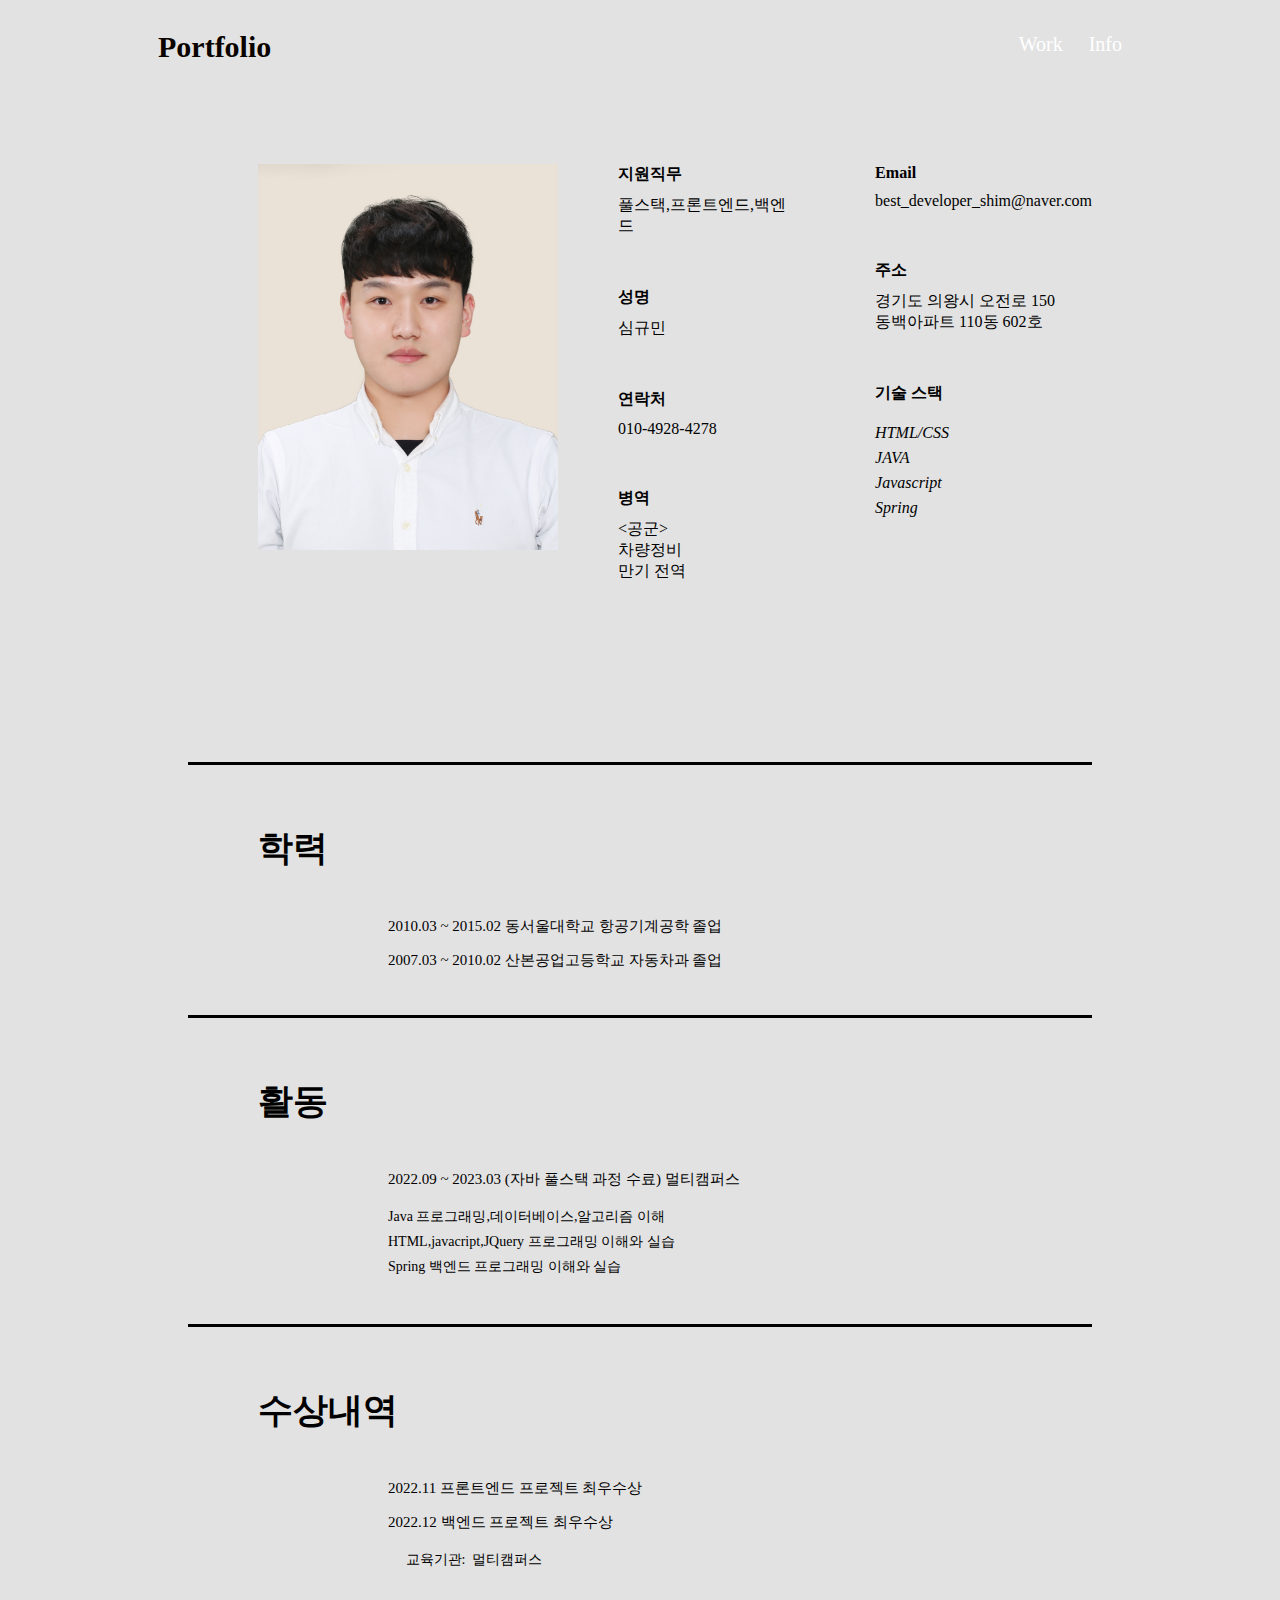
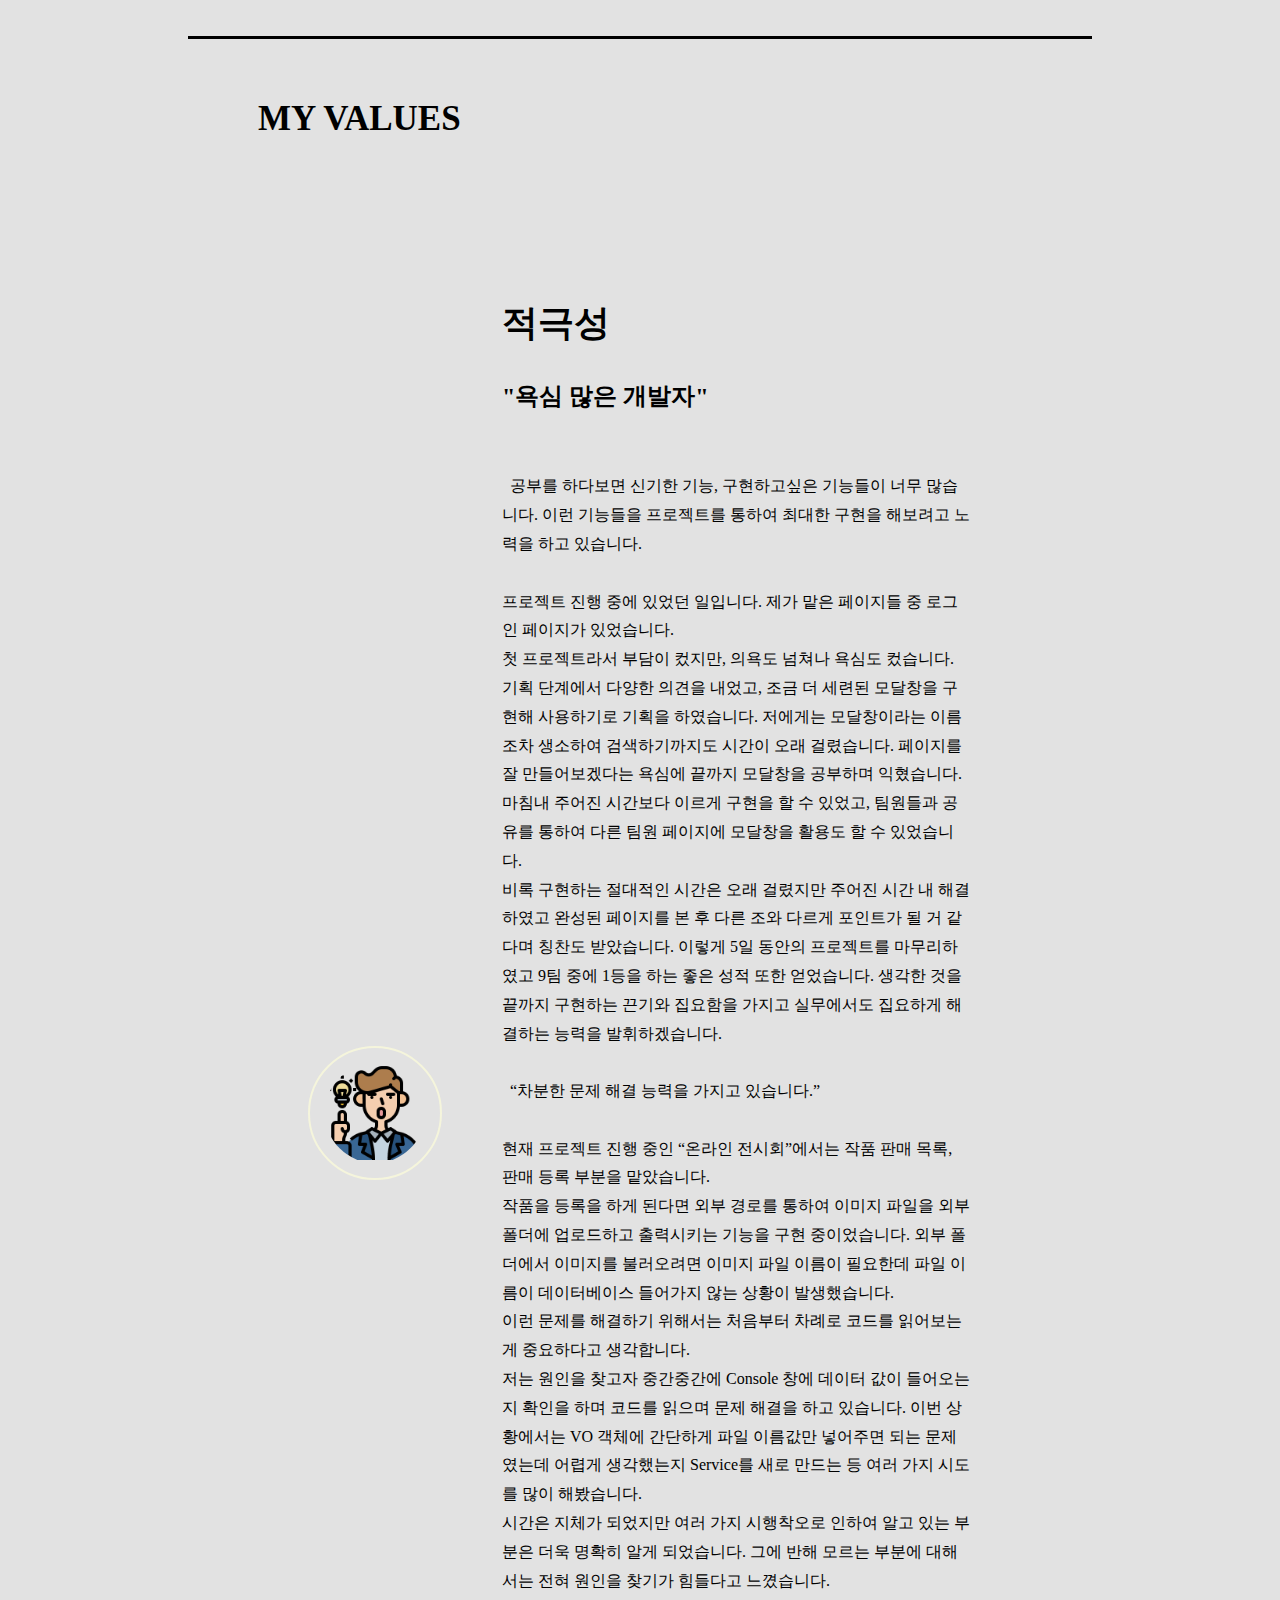
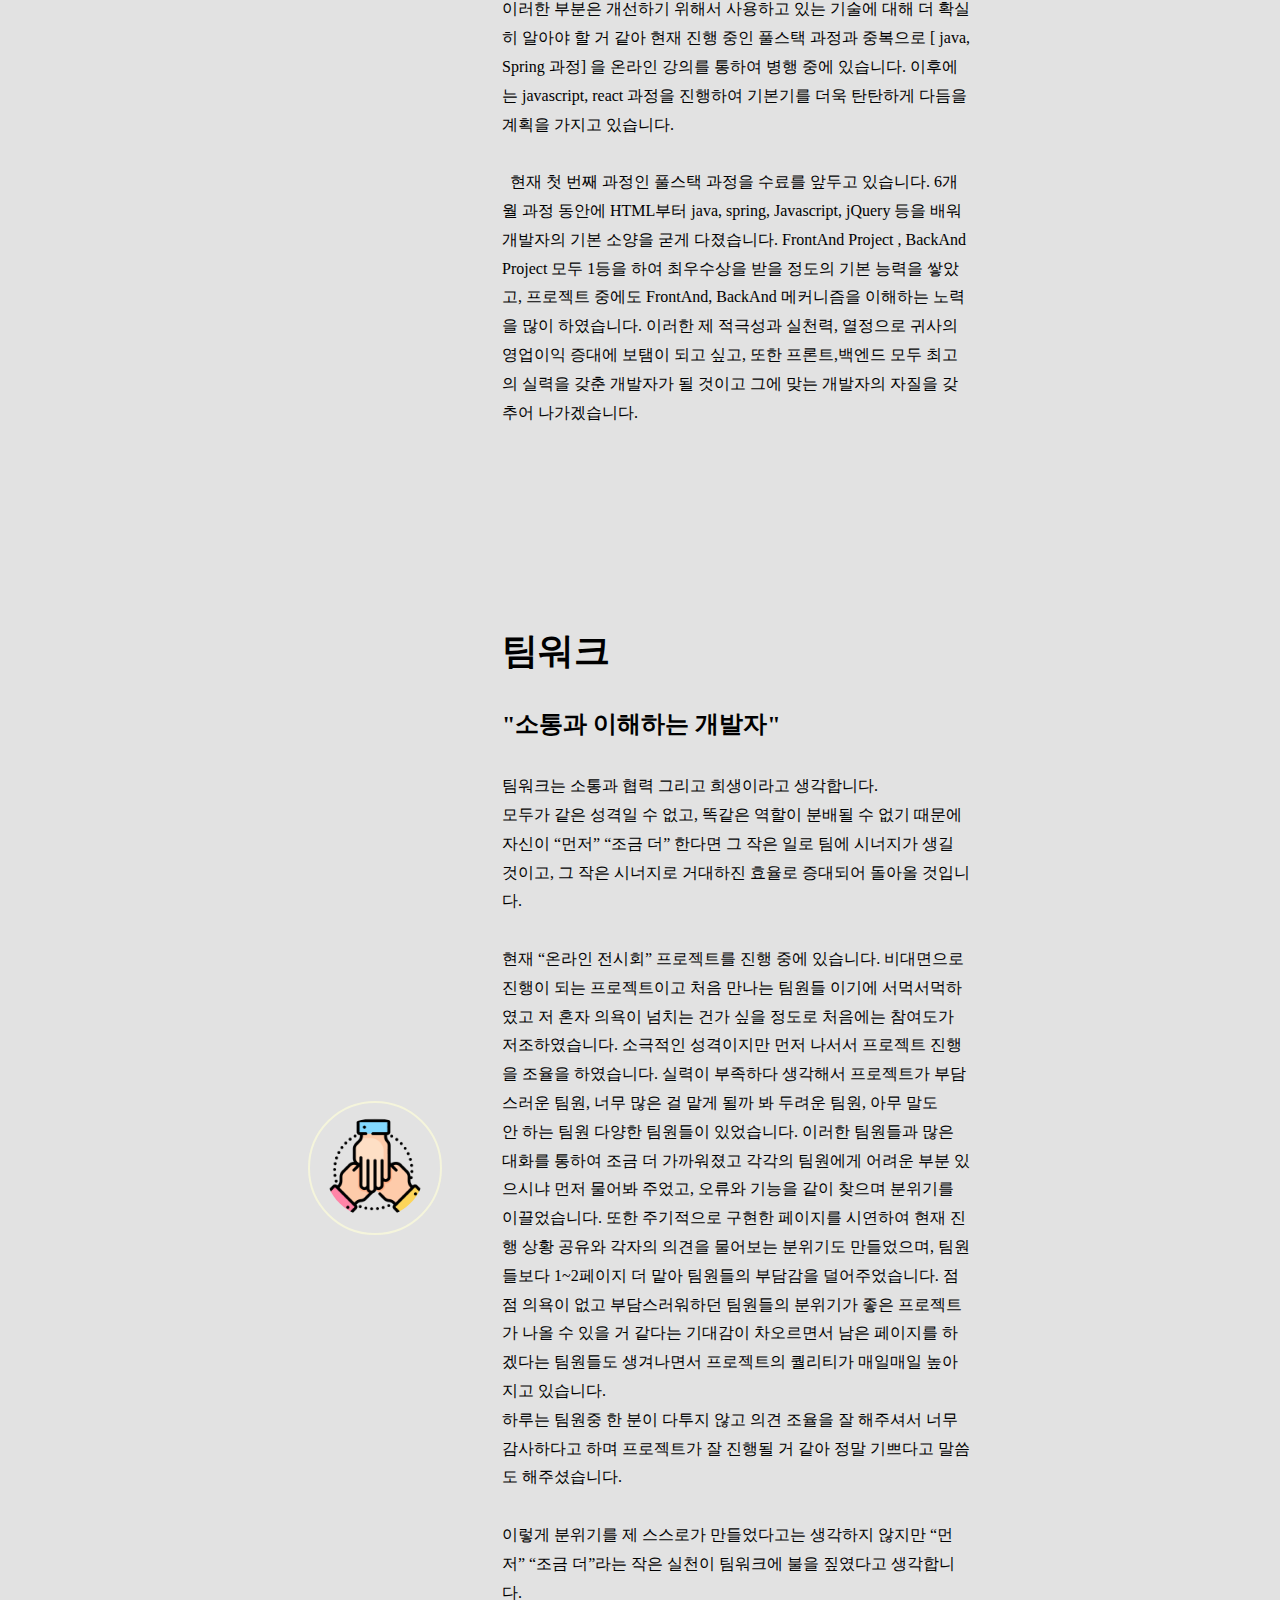
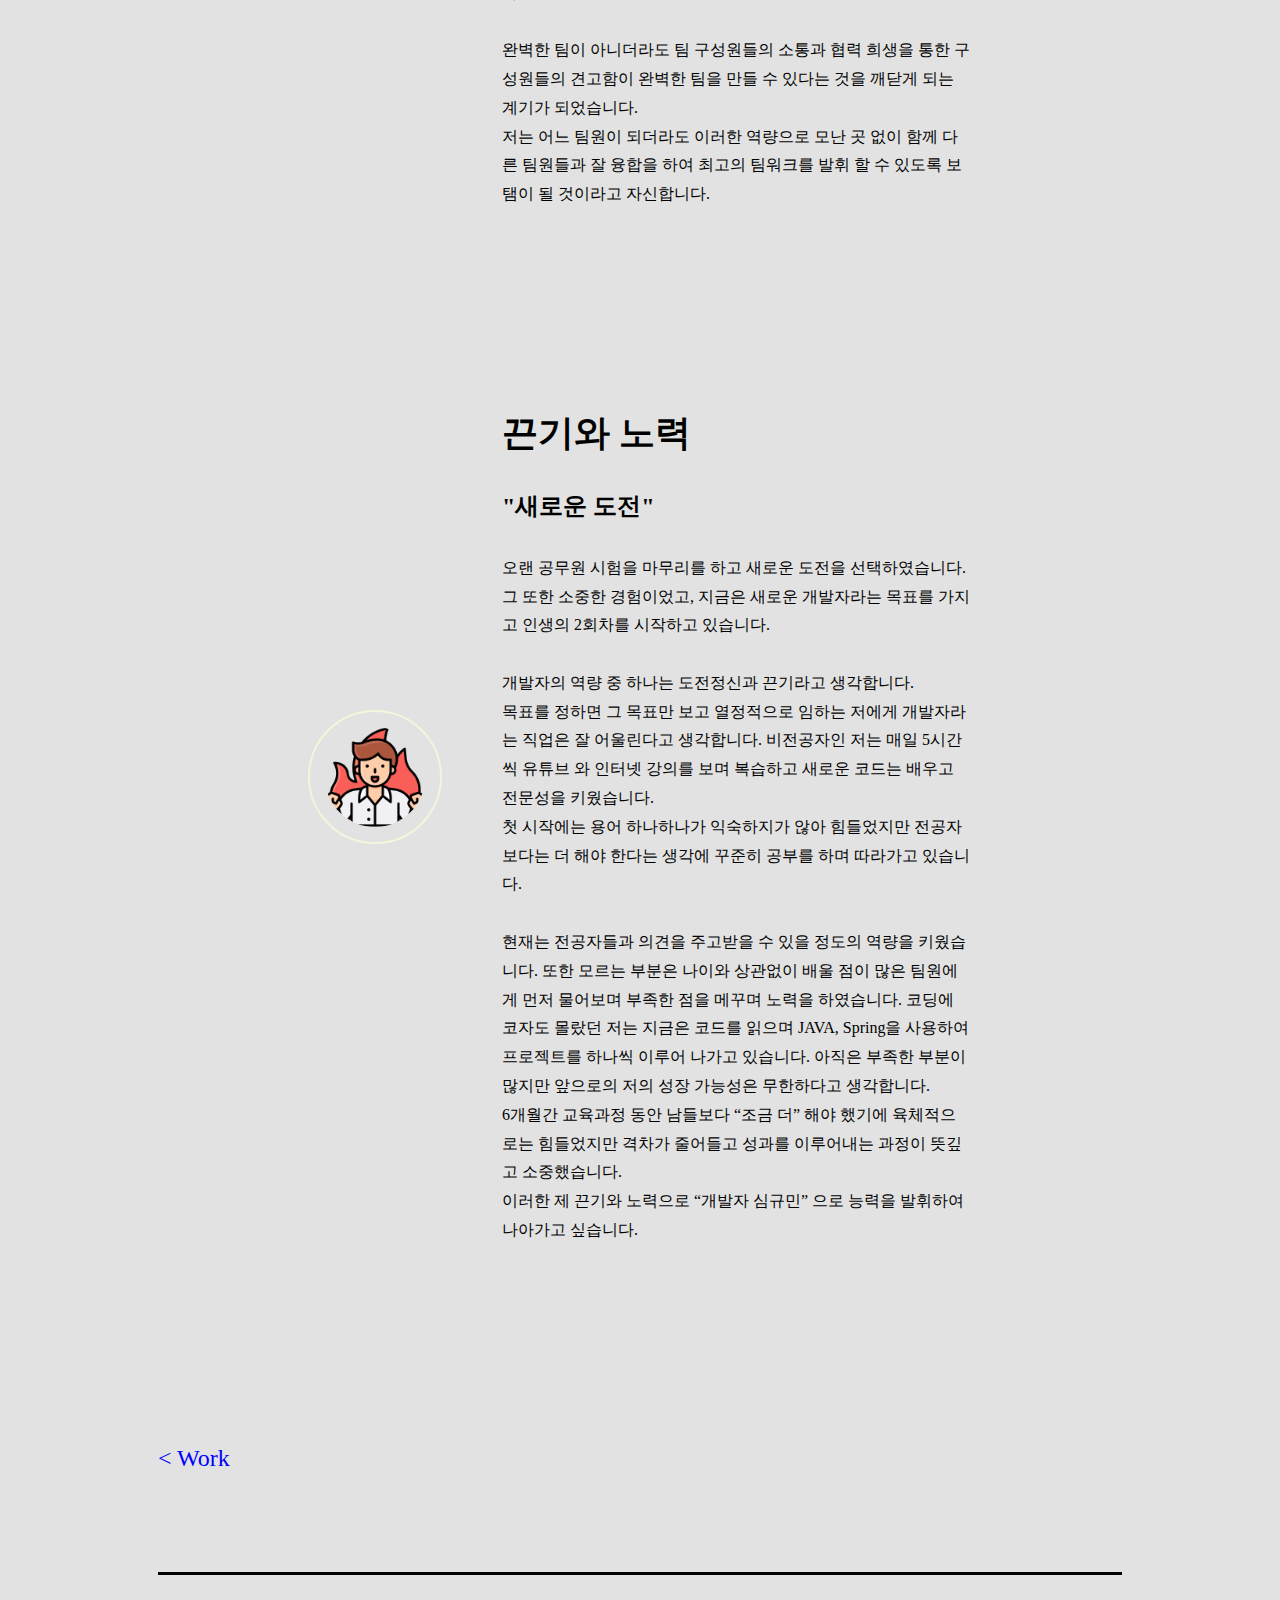
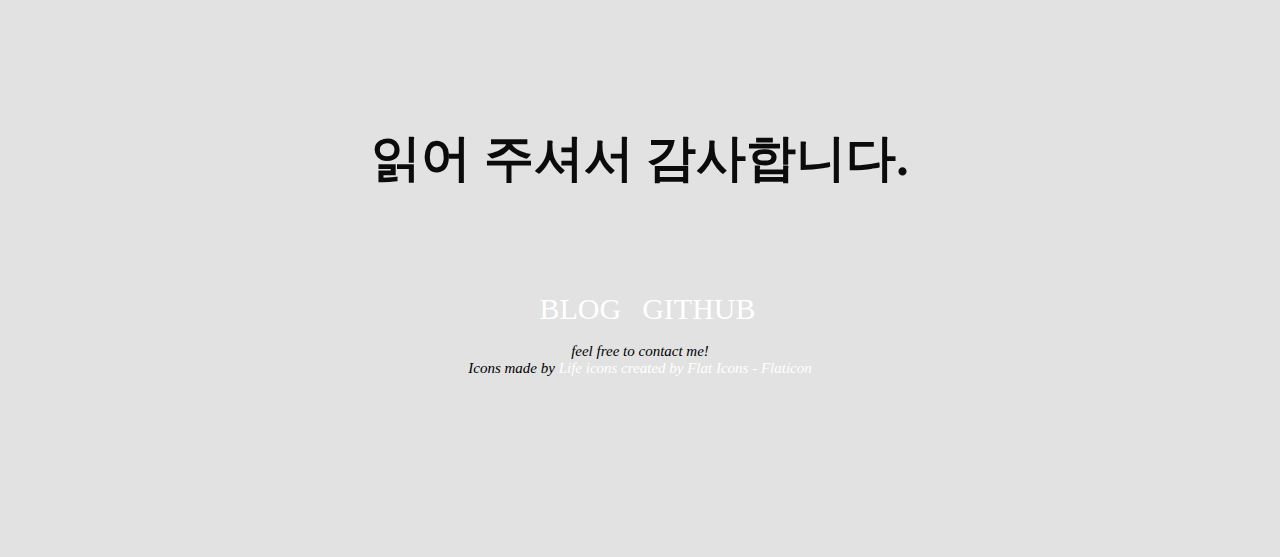
==== commit f56ecee8: "정말막" ====
--- a/info.html
+++ b/info.html
@@ -159,7 +159,7 @@
                 <img class="value_icon" src="./누력.png">
                 <div class="value_intro">
                     <h2 class="value_name">끈기와 노력</h2>
-                    <h4>"인생의 2회차"</h4>
+                    <h4>"새로운 도전"</h4>
                     <p class="value_exp">
                         오랜 공무원 시험을 마무리를 하고 새로운 도전을 선택하였습니다. 그 또한 소중한 경험이었고, 지금은 새로운 개발자라는 목표를 가지고 인생의 2회차를 시작하고 있습니다.<br><br>
 
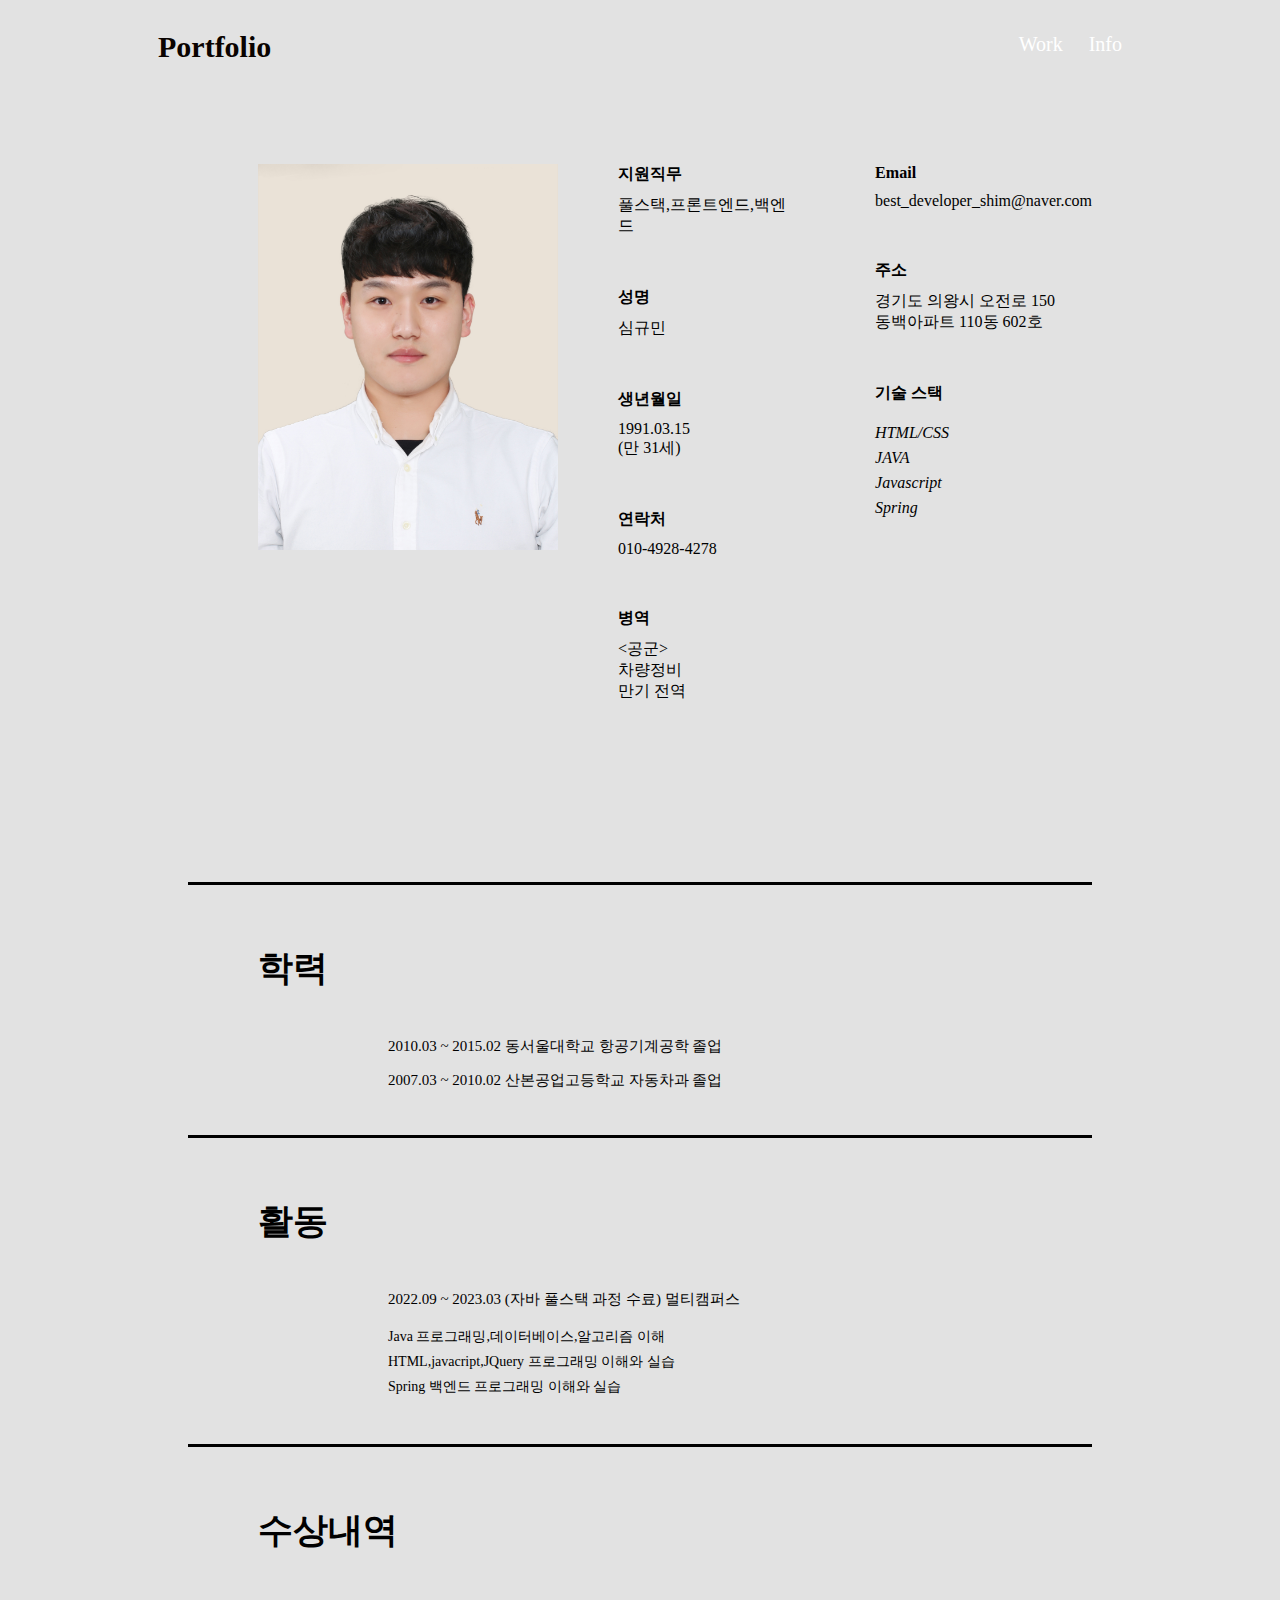
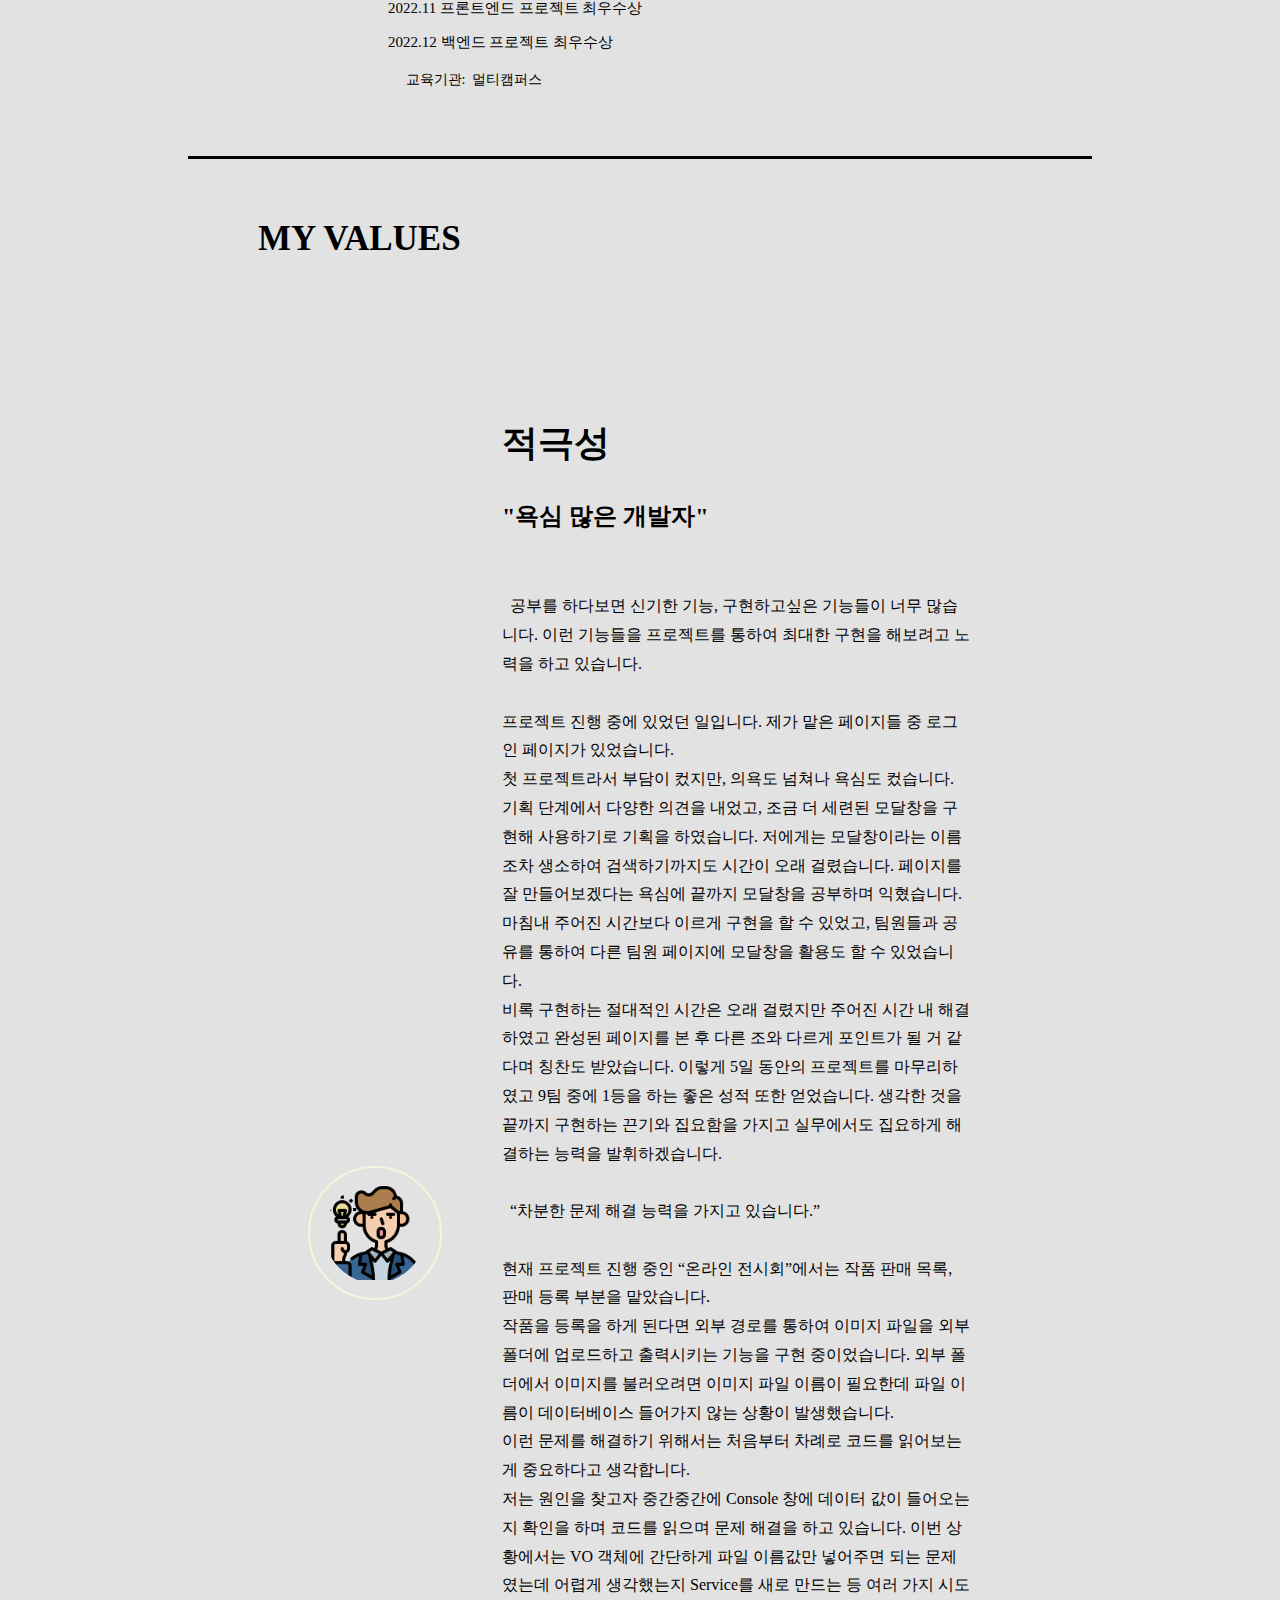
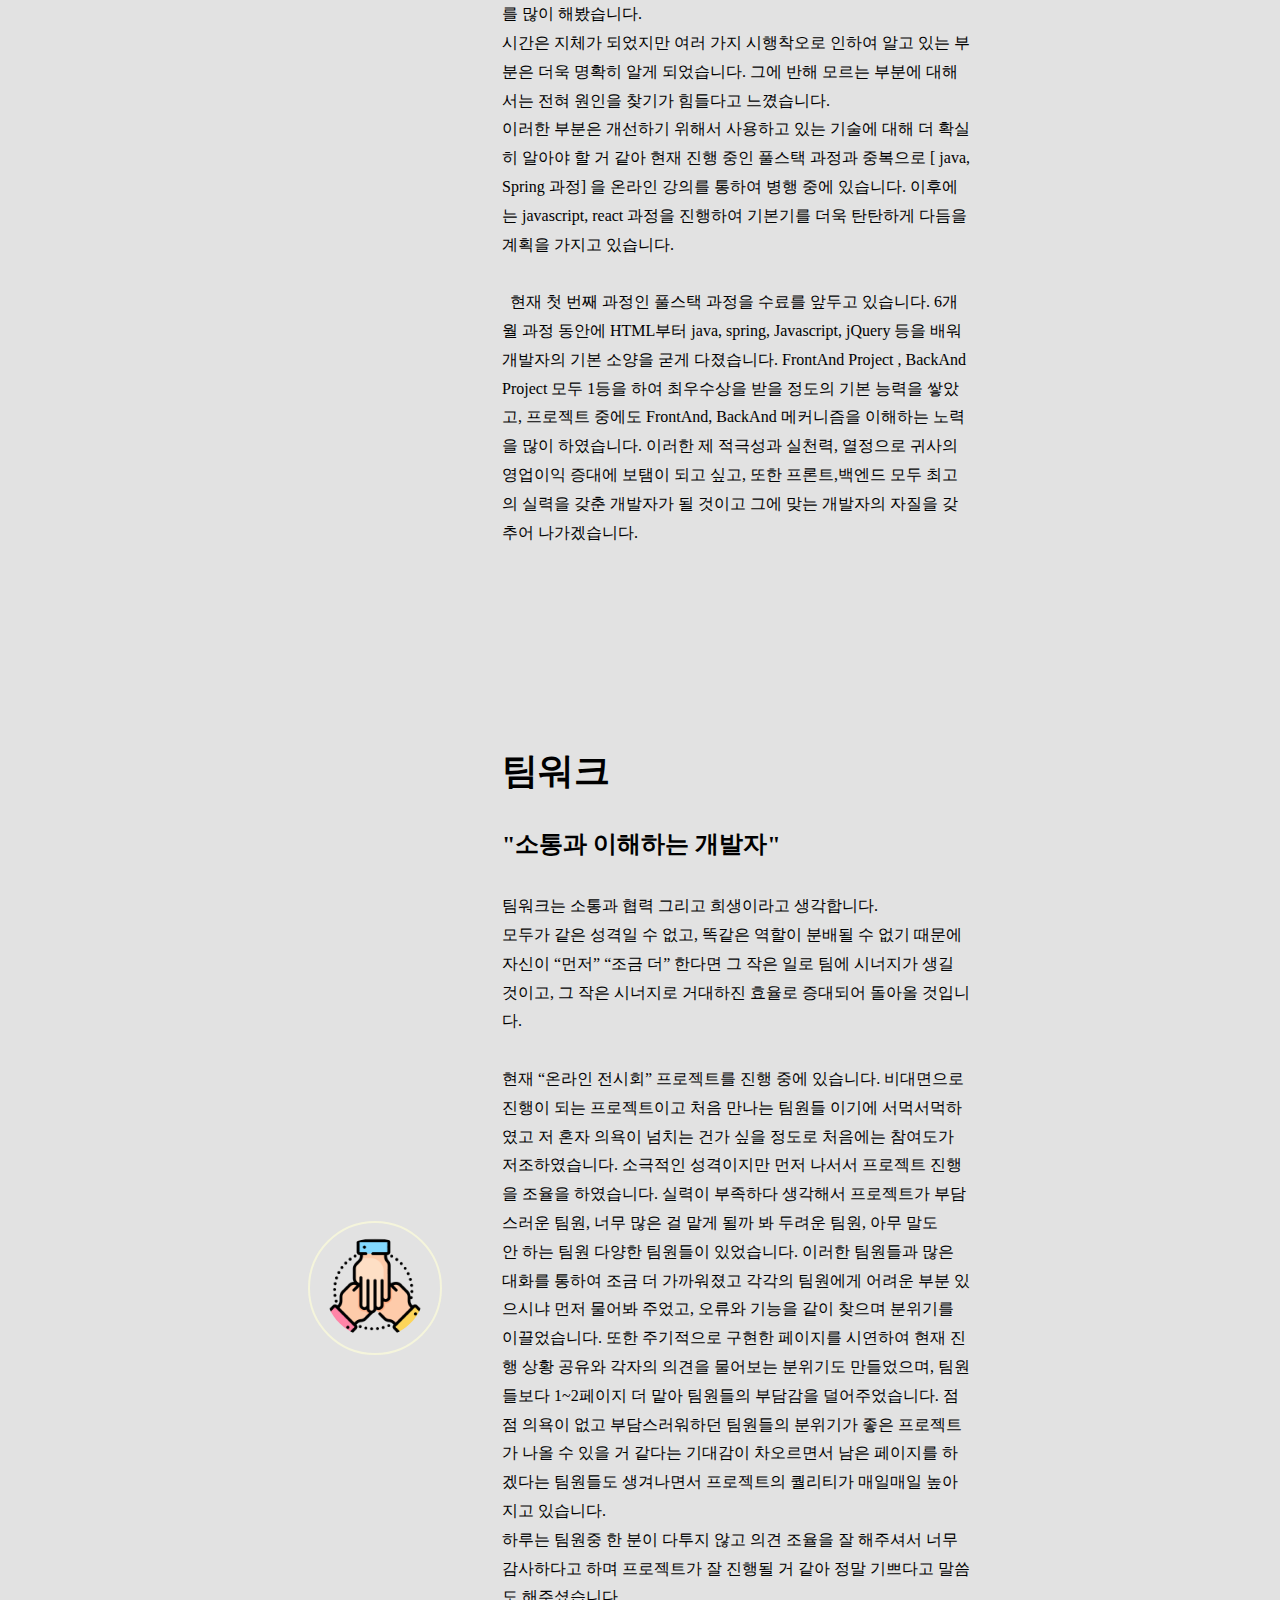
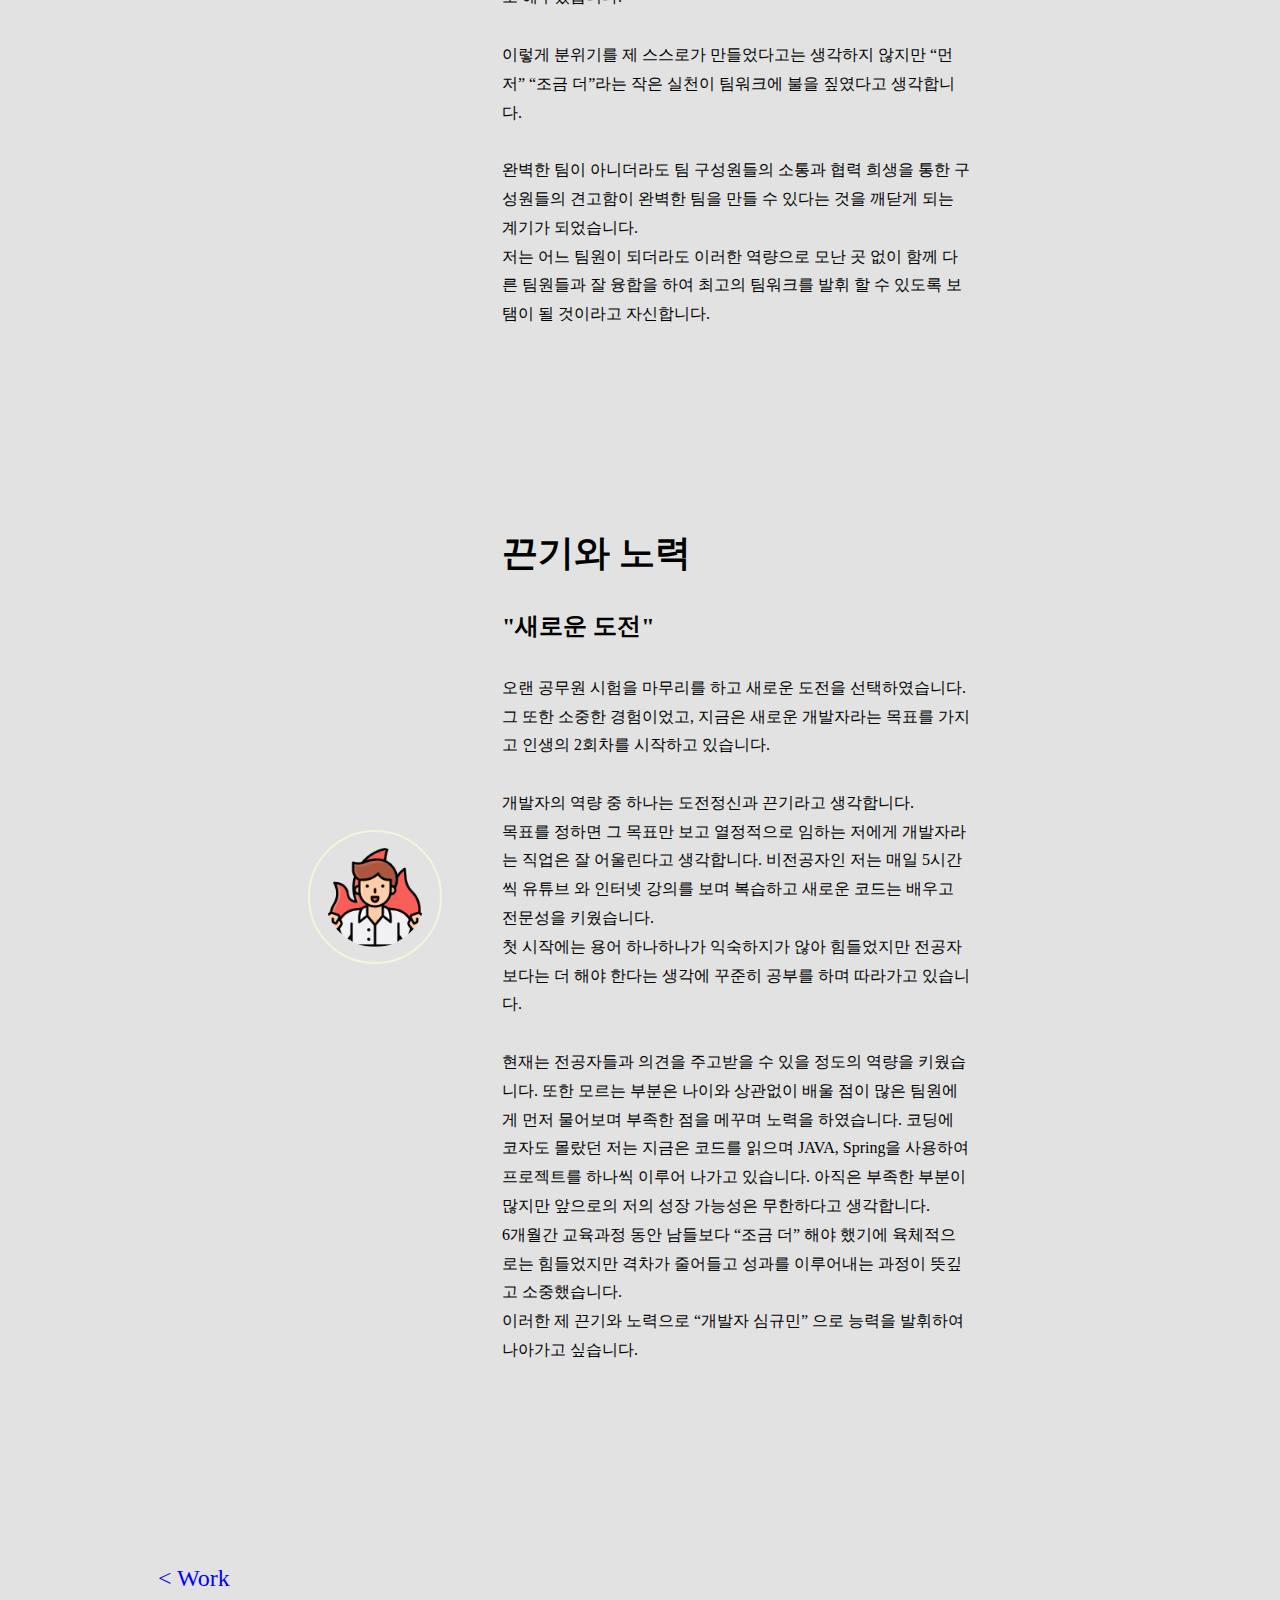
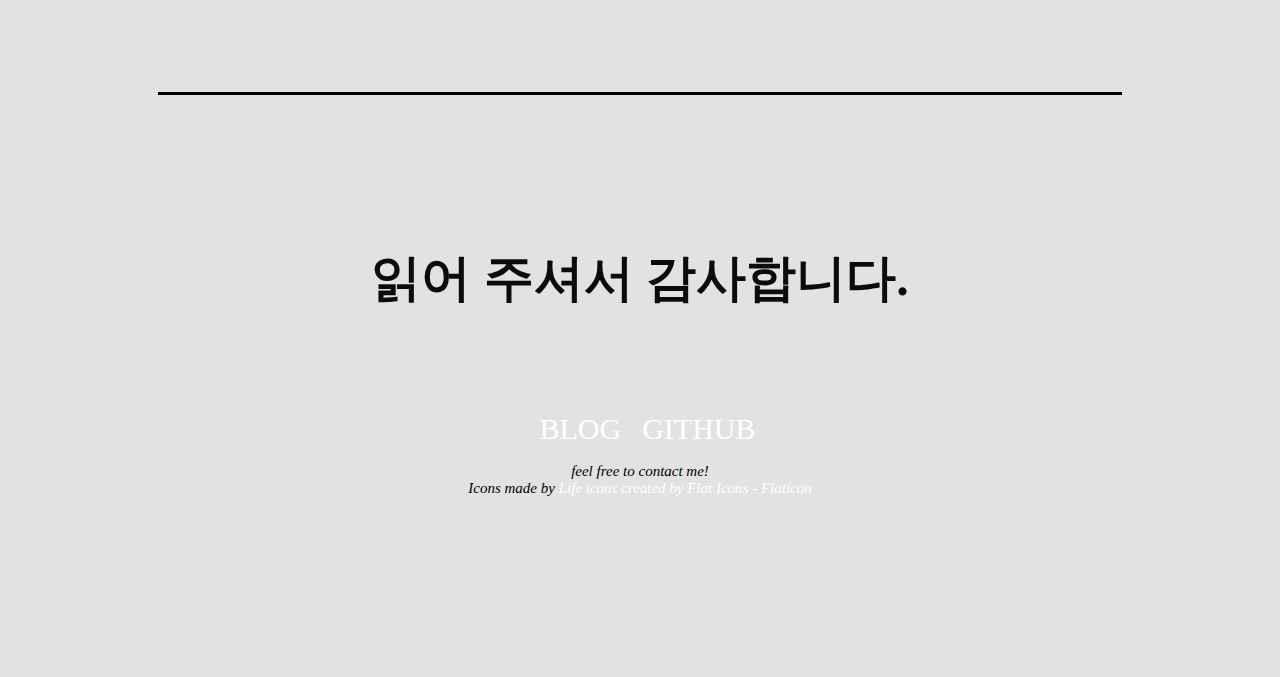
==== commit a29f1f37: "나이추가" ====
--- a/info.html
+++ b/info.html
@@ -29,6 +29,9 @@
                     <p class="t">풀스택,프론트엔드,백엔드</p>
                     <h6>성명</h6>
                     <p class="t">심규민</p>
+                    <h6>생년월일</h6>
+                    <p class="t">1991.03.15<br>
+                        (만 31세)</p>
                     <h6>연락처</h6>
                     <p class="t">010-4928-4278</p>
                     <h6>병역</h6>
